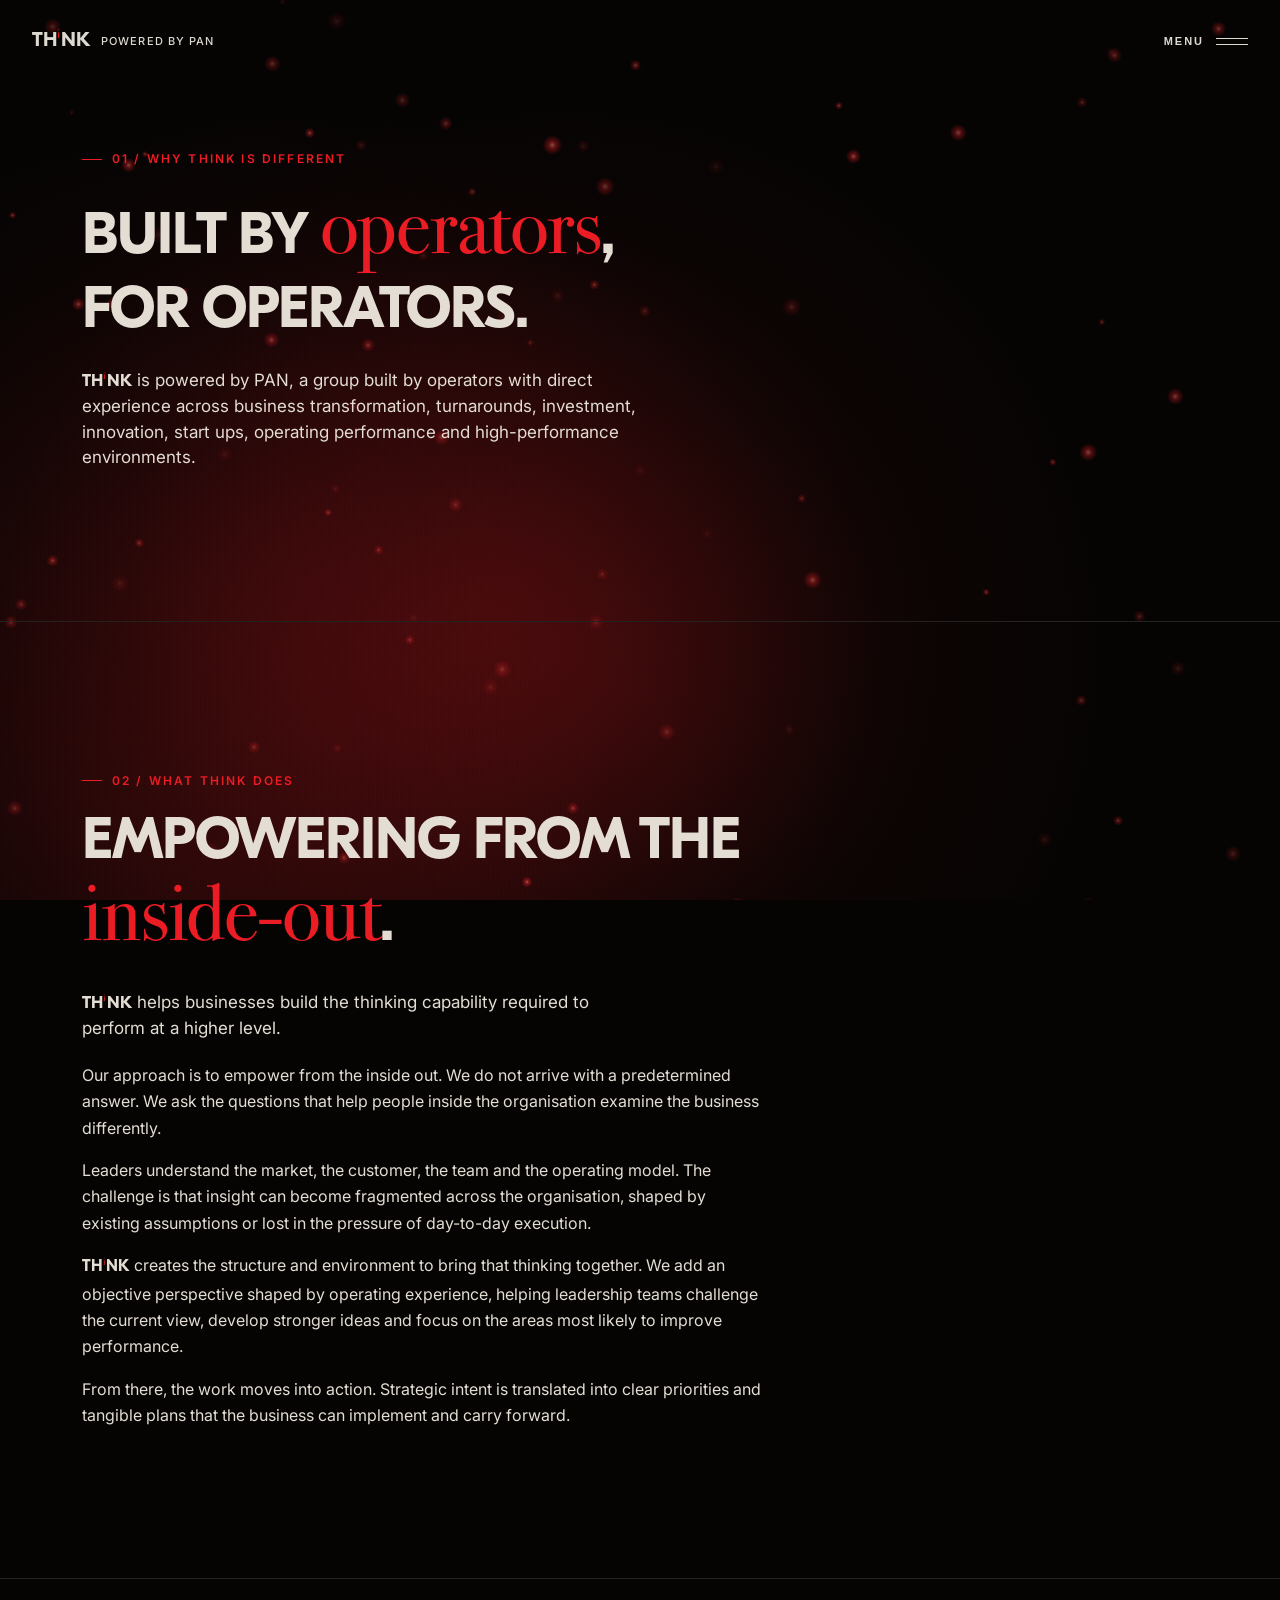
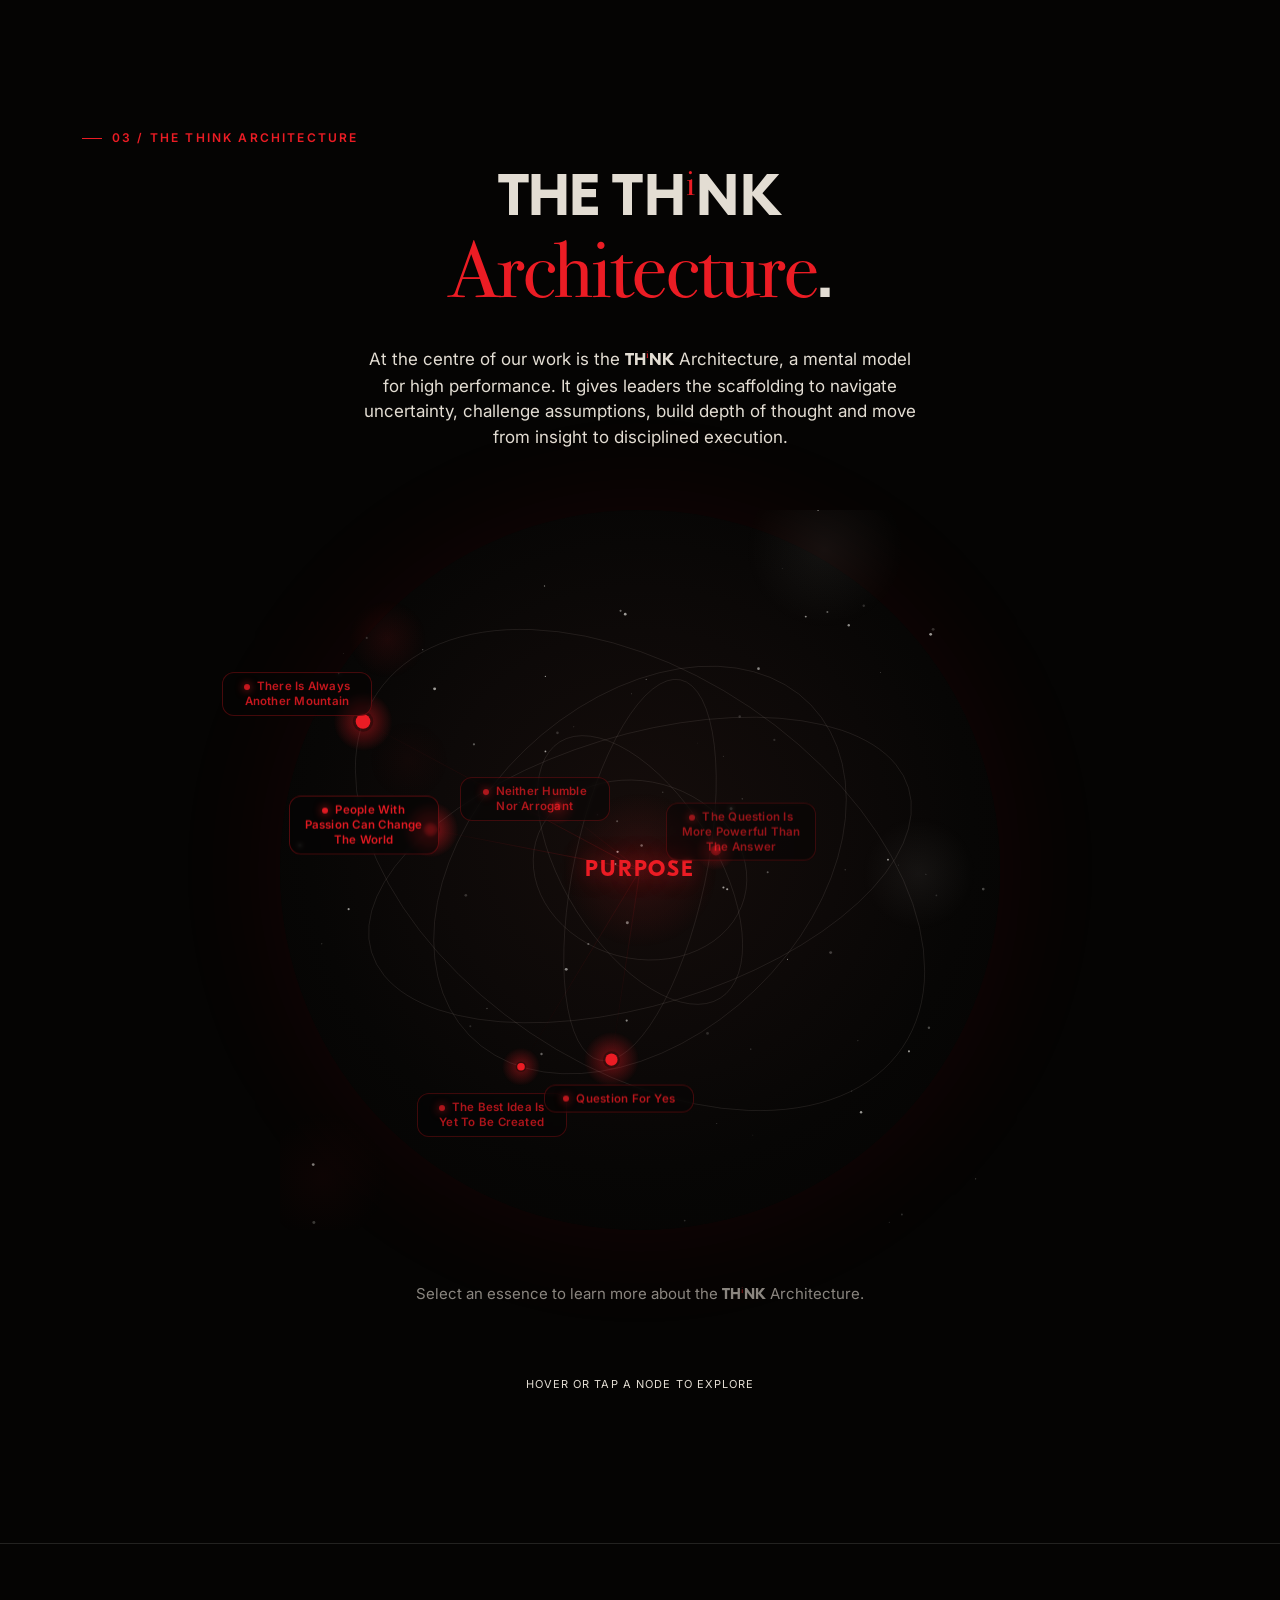
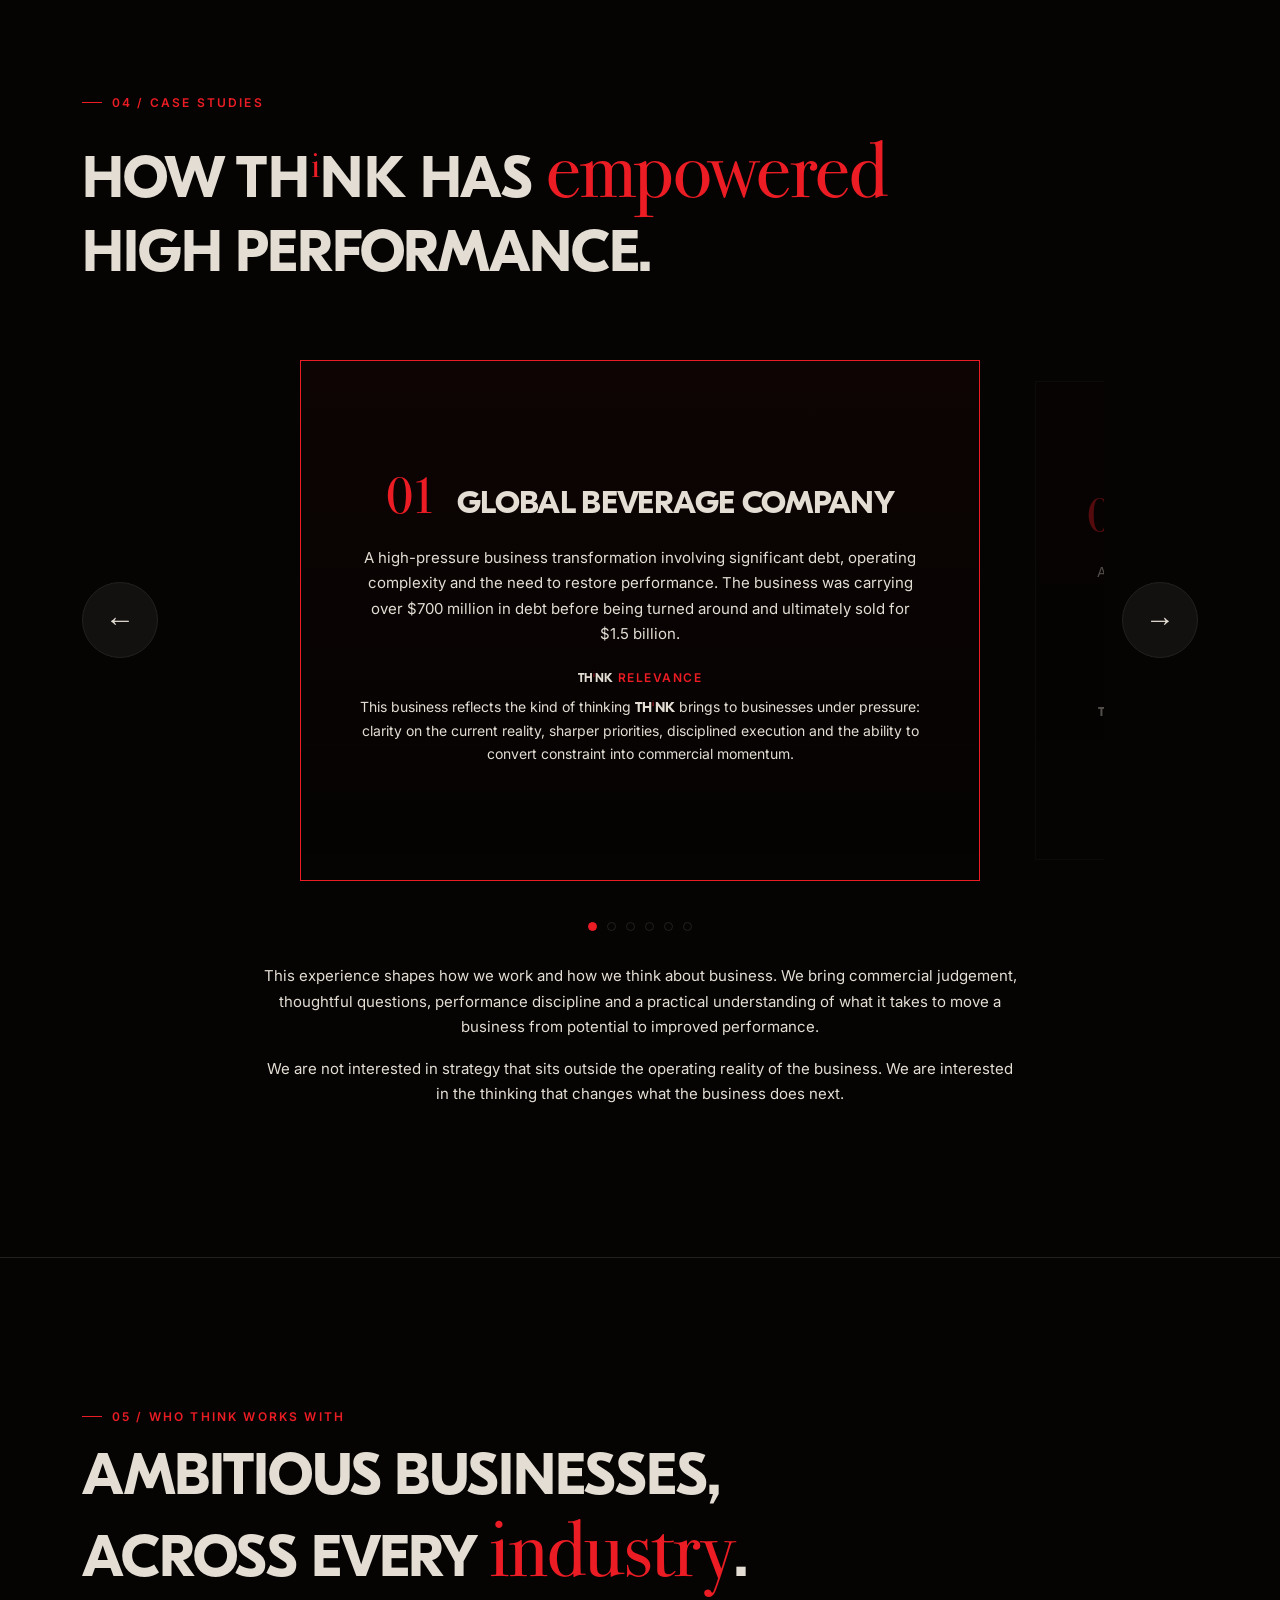
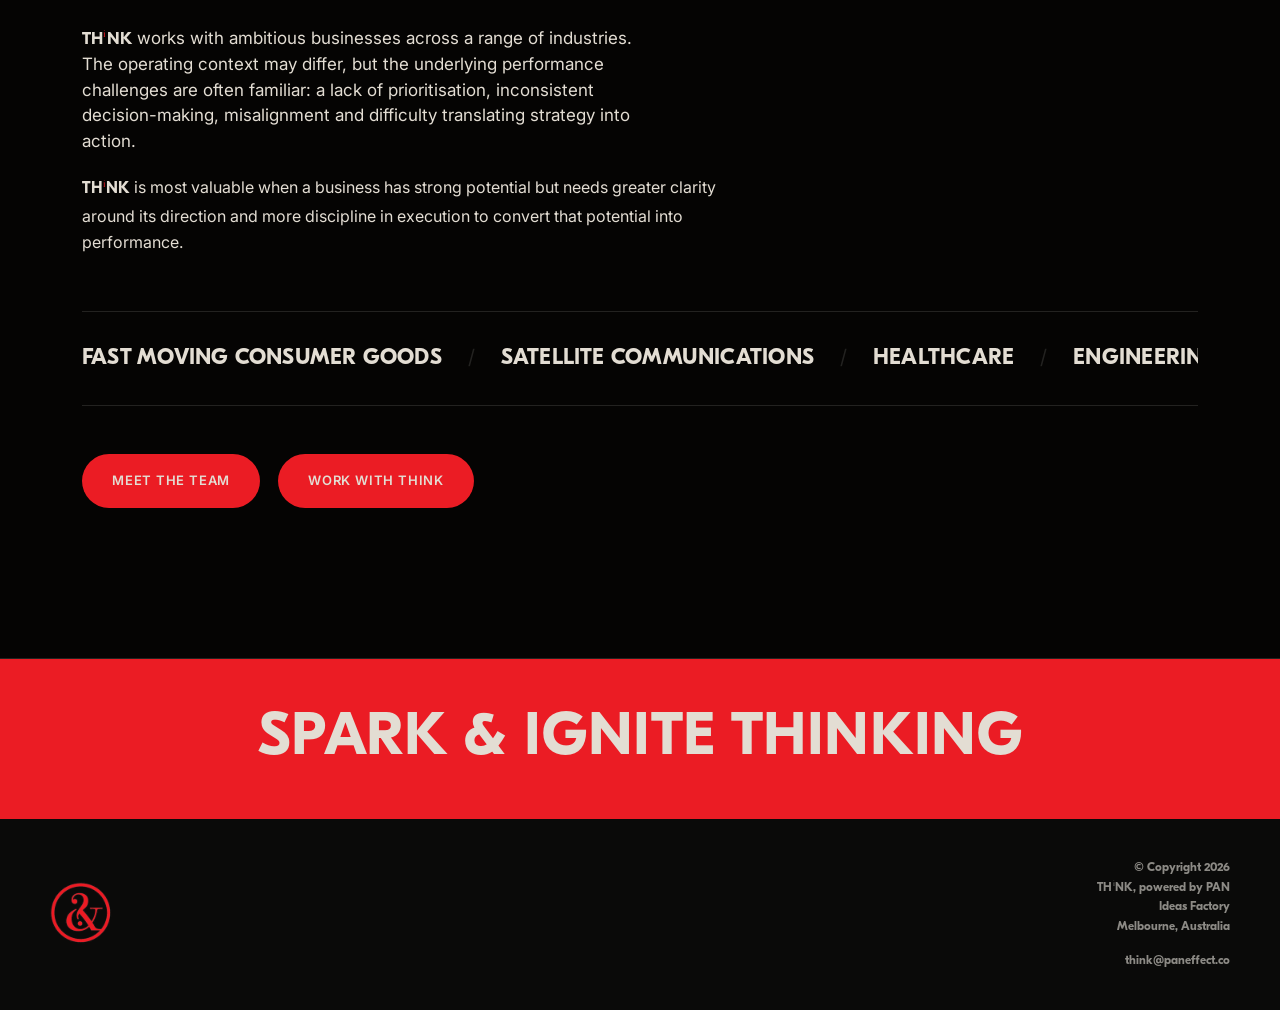
==== about.html @ 6164ee3b "Add files via upload" ====
<!DOCTYPE html>
<html lang="en">
<head>
<meta charset="UTF-8">
<meta name="viewport" content="width=device-width, initial-scale=1, maximum-scale=1">
<title>Who is THiNK</title>
<meta name="description" content="Who is THiNK — built by operators, for operators. Powered by PAN.">
<link rel="preconnect" href="https://fonts.googleapis.com">
<link rel="preconnect" href="https://fonts.gstatic.com" crossorigin>
<link href="https://fonts.googleapis.com/css2?family=Archivo:wght@500;600;700;800;900&family=Inter:wght@400;500;600&family=Bodoni+Moda:ital,wght@0,400;0,500;0,600;1,400&display=swap" rel="stylesheet">
<style>
  @font-face{
    font-family:'GT Eesti Display';
    src:url([data-uri]) format('woff2');
    font-weight:700 900;
    font-style:normal;
    font-display:swap;
  }
  @font-face{
    font-family:'Bodoni 72';
    src:url([data-uri]) format('woff2');
    font-weight:400 600;
    font-style:normal;
    font-display:swap;
  }
  :root{
    --black:#0a0a09;
    --ink:#E3DDD3;
    --grey:#8a877f;
    --line:#232220;
    --red:#eb1c24;
    --panel:#121110;
    --serif-tight: -0.02em;
  }
  *{margin:0;padding:0;box-sizing:border-box;}
  html{scroll-behavior:smooth;background:#050403;}
  body{
    background:transparent;
    color:var(--ink);
    font-family:'Inter',sans-serif;
    font-weight:400;
    line-height:1.5;
    overflow-x:hidden;
    font-synthesis:none;
  }
  #emberCanvas{
    position:fixed;inset:0;width:100vw;height:100vh;
    z-index:0;pointer-events:none;display:block;
  }
  ::selection{background:var(--red);color:var(--black);}
  a{color:inherit;text-decoration:none;}

  h1,h2,h3,.disp{
    font-family:'GT Eesti Display','Archivo',sans-serif;
    font-weight:800;
    letter-spacing:var(--serif-tight);
    line-height:1.02;
    text-transform:uppercase;
  }

  .wrap{max-width:1180px;margin:0 auto;padding:0 32px;}
  @media (max-width:640px){.wrap{padding:0 22px;}}

  .eyebrow{
    font-family:'Inter',sans-serif;
    font-size:12px;
    font-weight:600;
    letter-spacing:0.18em;
    text-transform:uppercase;
    color:var(--red);
    display:flex;align-items:center;gap:10px;
    margin-bottom:var(--eyebrow-gap);
  }
  .eyebrow::before{content:"";width:20px;height:1px;background:var(--red);}

  /* NAV */
  header{
    position:fixed;top:0;left:0;right:0;z-index:100;
    display:flex;align-items:center;justify-content:space-between;
    padding:26px 32px;
    mix-blend-mode:difference;
  }
  @media (max-width:640px){header{padding:20px 22px;}}
  .logo{
    font-family:'GT Eesti Display','Archivo',sans-serif;
    font-weight:800;
    font-size:20px;
    letter-spacing:0.02em;
    display:flex;align-items:center;gap:10px;
  }
  .logo img.logo-mark{height:22px;width:auto;display:block;}
  .logo-inline{height:0.85em;width:auto;vertical-align:-0.12em;display:inline-block;margin:0 1px;}
  .logo-sub{
    font-family:'Inter',sans-serif;
    font-weight:500;
    font-size:11px;
    letter-spacing:0.1em;
    text-transform:uppercase;
    color:var(--ink);
  }
  @media (max-width:640px){.logo-sub{display:none;}}
  .menu-btn{
    font-size:11px;font-weight:600;letter-spacing:0.18em;text-transform:uppercase;
    display:flex;align-items:center;gap:12px;cursor:pointer;background:none;border:none;color:var(--ink);
    transition:transform .12s ease;
  }
  .menu-btn .bars{width:32px;height:7px;position:relative;}
  .menu-btn .bars span{position:absolute;left:0;right:0;height:1px;background:var(--ink);transition:transform .35s cubic-bezier(.22,.61,.36,1),background-color .35s ease;}
  .menu-btn .bars span:first-child{top:0;}
  .menu-btn .bars span:last-child{bottom:0;}
  /* hover: bars slide toward each other + pick up the red accent */
  .menu-btn:hover .bars span{background-color:var(--red);}
  .menu-btn:hover .bars span:first-child{transform:translateX(4px);}
  .menu-btn:hover .bars span:last-child{transform:translateX(-4px);}
  /* click: subtle press */
  .menu-btn:active{transform:scale(.94);}

  /* NAV OVERLAY */
  .overlay{
    position:fixed;inset:0;z-index:200;
    background:var(--black);
    display:flex;flex-direction:column;justify-content:center;
    padding:32px;
    overflow:hidden;
    transform:translateY(-100%);
    transition:transform .5s cubic-bezier(.7,0,.2,1);
  }
  .overlay.open{transform:translateY(0);}
  /* Sits on the exact same line as the .menu-btn (which is vertically
     centred against the taller logo, ~9px below the header padding), so
     leaving the cursor where the Menu button was lands on Close. */
  .overlay-close{
    position:absolute;top:35px;right:32px;
    font-size:11px;font-weight:600;letter-spacing:0.18em;text-transform:uppercase;
    background:none;border:none;color:var(--ink);cursor:pointer;
  }
  @media (max-width:640px){.overlay-close{top:29px;right:22px;}}
  @media (max-width:640px){
    .overlay{padding:32px 22px;}
    .overlay nav a{font-size:clamp(16px,5.6vw,40px);letter-spacing:-0.01em;white-space:nowrap;}
  }
  .overlay nav{display:flex;flex-direction:column;gap:6px;}
  .overlay nav a{
    font-family:'GT Eesti Display','Archivo',sans-serif;font-weight:800;
    font-size:clamp(32px,7vw,64px);text-transform:uppercase;
    color:var(--ink);
    padding:10px 0;border-bottom:1px solid var(--line);
    transition:color .25s, padding-left .25s;
  }
  .overlay nav a:hover{color:var(--ink);padding-left:14px;}
  .overlay nav a span{color:var(--red);font-size:0.4em;vertical-align:super;margin-right:8px;}
  .overlay nav a .brand-logo,
  .overlay nav a .brand-logo-i{
    font-family:'GT Eesti Display','Archivo',sans-serif;font-weight:800;font-style:normal;
    text-transform:uppercase;color:inherit;vertical-align:baseline;font-size:1em;letter-spacing:inherit;
  }
  .overlay-foot{margin-top:40px;font-size:15px;color:var(--ink);}
  .overlay-foot a{color:var(--red);text-decoration:none;transition:opacity .25s ease;}
  .overlay-foot a:hover{opacity:.7;}

  section{position:relative;padding:min(18vh,150px) 0;border-bottom:1px solid var(--line);}
  /* --eyebrow-gap: the single spacing between a section eyebrow (.num or
     .eyebrow) and its title, applied identically everywhere. */
  :root{--eyebrow-gap:22px;}
  .num{
    font-family:'Inter',sans-serif;
    font-size:12px;
    font-weight:600;
    letter-spacing:0.18em;
    text-transform:uppercase;
    color:var(--red);
    display:flex;align-items:center;gap:10px;
    margin-bottom:var(--eyebrow-gap);
  }
  .num::before{content:"";width:20px;height:1px;background:var(--red);}
  .num .brand-logo{color:var(--red);}

  /* HERO */
  #hero{
    min-height:100vh;display:flex;flex-direction:column;justify-content:center;
    border-bottom:1px solid var(--line);
    background:
      radial-gradient(ellipse 80% 60% at 50% 0%, rgba(235,28,36,0.14), transparent 60%),
      var(--black);
  }
  #hero .wrap{padding-top:100px;}
  .hero-head{
    font-size:clamp(32px,5.6vw,80px);
    margin:22px 0 26px;
  }
  .hero-head .i{
    color:var(--red);
    font-family:'Bodoni 72','Bodoni Moda','Bodoni MT',Georgia,serif;
    font-style:normal;
    font-weight:500;
    font-size:1.4em;
    text-transform:lowercase;
    letter-spacing:0;
  }
  .i-inline{
    color:var(--red);
    font-style:normal;
  }
  .hero-purpose{
    max-width:600px;
    font-family:'GT Eesti Display','Archivo',sans-serif;
    font-weight:700;
    font-size:clamp(17px,2.2vw,23px);
    color:var(--ink);
    margin-bottom:20px;
  }
  .hero-sub{
    max-width:560px;
    font-size:clamp(16px,2vw,20px);
    color:var(--ink);
    margin-bottom:44px;
  }
  .cta-row{display:flex;gap:18px;flex-wrap:wrap;align-items:center;}
  .btn{
    font-family:'Inter',sans-serif;font-weight:600;font-size:13px;letter-spacing:.06em;text-transform:uppercase;
    padding:17px 30px;border-radius:100px;
    display:inline-flex;align-items:center;gap:10px;
    transition:transform .25s, background .25s, color .25s;
  }
  .btn-primary{background:var(--red);color:var(--ink);}
  .btn-primary:hover{background:var(--ink);color:var(--black);transform:translateY(-2px);}
  .btn-primary .brand-logo,.btn-primary .brand-logo-i{color:inherit;font-style:normal;}
  .btn-ghost{border:1px solid var(--line);color:var(--ink);}
  .btn-ghost:hover{border-color:var(--ink);transform:translateY(-2px);}
  .btn-black{background:var(--black);color:var(--ink);border:1px solid var(--black);}
  .btn-black:hover{background:var(--panel);transform:translateY(-2px);}
  .scroll-cue{
    position:absolute;bottom:36px;left:50%;transform:translateX(-50%);
    font-size:11px;letter-spacing:.18em;text-transform:uppercase;color:var(--ink);
    display:flex;flex-direction:column;align-items:center;gap:10px;
  }
  .scroll-cue .line{width:1px;height:34px;background:linear-gradient(var(--red),transparent);animation:pulse 2s infinite;}
  @keyframes pulse{0%,100%{opacity:.3}50%{opacity:1}}

  /* GENERIC REVEAL */
  .reveal{opacity:0;transform:translateY(28px);transition:opacity .8s ease, transform .8s ease;}
  .reveal.in{opacity:1;transform:none;}

  /* SECTION HEAD */
  .s-head{max-width:820px;}
  /* line-height 1.12 (vs the base 1.02) so the enlarged italic word — e.g.
     "operators" at 1.4em — clears the line below it instead of overlapping. */
  .s-head h2{font-size:clamp(30px,5vw,58px);line-height:1.12;}
  /* Trim the title's line box to the cap height at the top. Without this, a
     large italic word on the FIRST line (e.g. "engage") inflates that line and
     pushes the caps down, so the eyebrow→title gap looked bigger on those
     sections than on ones where the italic word wraps to line 2 (e.g.
     "thinking"). Trimming makes the gap even across all sections. Progressive
     enhancement: browsers without text-box support fall back to the old look. */
  .s-head h2, .taas-head, #final h2{
    text-box-trim:trim-start;
    text-box-edge:cap alphabetic;
    text-box:trim-start cap alphabetic;
  }
  .s-head h2 em{
    color:var(--red);
    font-style:normal;
    font-family:'Bodoni 72','Bodoni Moda','Bodoni MT',Georgia,serif;
    font-weight:500;
    font-size:1.4em;
    text-transform:lowercase;
  }
  .s-head h2 em.cap{text-transform:none;}
  .arch-head-logo{height:1.368em;width:auto;vertical-align:-0.36em;display:inline-block;}
  .stop{font-size:1em;}
  .arrow-sep{
    color:var(--ink);
    font-family:'GT Eesti Display','Archivo',sans-serif;
    font-weight:400;
    font-size:.7em;
    display:inline-block;
    margin:0 .02em;
    vertical-align:middle;
  }
  .lede{max-width:560px;color:var(--ink);font-size:17px;margin-top:22px;}
  .bio-copy{max-width:680px;color:var(--ink);font-size:16px;line-height:1.65;margin-top:20px;}

  /* WHAT / WHY split */
  .gap-copy{max-width:680px;color:var(--ink);font-size:16px;line-height:1.75;margin-top:32px;}
  .gap-copy + .gap-copy{margin-top:16px;}
  .mindset-quote{
    font-family:'GT Eesti Display','Archivo',sans-serif;font-weight:700;font-style:italic;
    color:var(--red);font-size:clamp(15px,1.6vw,18px);line-height:1.4;
    max-width:680px;margin:20px 0;
  }
  .big-stat{font-family:'GT Eesti Display','Archivo',sans-serif;font-size:clamp(40px,6vw,80px);font-weight:800;color:var(--ink);}

  /* triad list (why) */
  .triad{margin-top:56px;display:flex;flex-direction:column;}
  .triad-row{
    display:grid;grid-template-columns:180px 1fr 40px;gap:24px;align-items:center;
    padding:26px 0;border-top:1px solid var(--line);
    transition:padding-left .3s;
  }
  .triad-row:hover{padding-left:14px;}
  .triad-row:last-child{border-bottom:1px solid var(--line);}
  .triad-row .from{color:var(--ink);font-size:14px;}
  .triad-row .to{font-family:'GT Eesti Display','Archivo',sans-serif;font-weight:700;font-size:19px;}
  .triad-row .arrow{color:var(--red);font-size:20px;text-align:right;}
  @media (max-width:640px){.triad-row{grid-template-columns:1fr 26px;}.triad-row .from{grid-column:1/3;}}

  /* TaaS */
  #taas{
    background:transparent;
  }
  .lc{text-transform:lowercase;}
  .keep-case{text-transform:none;}
  .taas-head{font-size:clamp(30px,5vw,58px);line-height:1.12;}
  .taas-head .service{color:var(--red);font-family:'Bodoni 72','Bodoni Moda','Bodoni MT',Georgia,serif;font-style:normal;font-weight:500;font-size:1.4em;text-transform:lowercase;}
  .taas-line{max-width:600px;color:var(--ink);font-size:18px;margin-top:24px;}

  /* pillars */
  .pillars{display:grid;grid-template-columns:repeat(3,1fr);gap:1px;background:var(--line);margin-top:56px;}
  @media (max-width:800px){.pillars{grid-template-columns:1fr;}}
  .pillar{background:var(--black);padding:38px 30px;transition:background .3s;}
  .pillar:hover{background:var(--panel);}
  .pillar .num{margin-bottom:30px;}
  .pillar h3{font-size:22px;margin-bottom:14px;}
  .pillar p{color:var(--ink);font-size:15px;}

  /* how we help grid */
  .help-grid{display:grid;grid-template-columns:repeat(4,1fr);gap:1px;background:var(--line);margin-top:56px;}
  @media (max-width:900px){.help-grid{grid-template-columns:repeat(2,1fr);}}
  @media (max-width:520px){.help-grid{grid-template-columns:1fr;}}
  .help-card{
    background:var(--black);padding:34px 26px;min-height:230px;
    display:flex;flex-direction:column;justify-content:space-between;
    cursor:pointer;transition:background .3s;
  }
  .help-card:hover{background:var(--panel);}
  .help-card .num{color:var(--ink);}
  .help-card h3{font-size:20px;margin:14px 0 10px;}
  .help-card p{
    color:var(--ink);font-size:14px;max-height:0;overflow:hidden;
    transition:max-height .35s ease;
  }
  .help-card:hover p, .help-card.active p{max-height:120px;}

  /* IDEAS PAGE: live Substack feed columns */
  .ideas-feed{
    display:grid;grid-template-columns:1fr 1fr;gap:64px;
    margin-top:64px;padding-top:48px;border-top:1px solid var(--line);
  }
  @media (max-width:800px){.ideas-feed{grid-template-columns:1fr;gap:44px;}}
  .feed-col-title{
    font-family:'Inter',sans-serif;font-size:12px;font-weight:600;
    letter-spacing:.18em;text-transform:uppercase;color:var(--red);
    padding-bottom:16px;margin-bottom:24px;border-bottom:1px solid var(--line);
  }
  .feed-list{display:flex;flex-direction:column;gap:26px;}
  .feed-item{
    display:block;padding-bottom:26px;border-bottom:1px solid var(--line);
    transition:opacity .25s;
  }
  .feed-item:last-child{border-bottom:none;padding-bottom:0;}
  .feed-item:hover{opacity:.75;}
  .feed-item-date{
    font-family:'Inter',sans-serif;font-size:11px;font-weight:600;
    letter-spacing:.1em;text-transform:uppercase;color:var(--ink);opacity:.55;
  }
  .feed-item-title{
    font-family:'GT Eesti Display','Archivo',sans-serif;font-weight:700;
    font-size:19px;line-height:1.28;margin:10px 0 8px;
    text-transform:none;letter-spacing:0;transition:color .2s;
  }
  .feed-item:hover .feed-item-title{color:var(--red);}
  .feed-item-sub{color:var(--ink);opacity:.75;font-size:14px;line-height:1.55;font-family:'Inter',sans-serif;}
  .feed-status{color:var(--ink);opacity:.6;font-size:14px;line-height:1.6;}
  .feed-status a{color:var(--red);text-decoration:underline;text-underline-offset:3px;}

  /* IDEAS PAGE: subtle Substack subscribe strip */
  .ideas-subscribe{
    display:flex;flex-direction:column;align-items:flex-start;gap:18px;
    margin:48px 0 8px;padding:18px 24px 18px 20px;
    border-left:2px solid var(--red);
  }
  .ideas-subscribe-copy{max-width:420px;}
  .ideas-subscribe-label{
    font-family:'Inter',sans-serif;font-size:11px;font-weight:600;
    letter-spacing:.16em;text-transform:uppercase;color:var(--red);
    display:block;margin-bottom:6px;
  }
  .ideas-subscribe-title{
    font-family:'Inter',sans-serif;font-size:14px;line-height:1.55;
    color:var(--ink);opacity:.85;margin:0;
  }
  .ideas-subscribe-title .brand-logo{font-size:.95em;}
  .ideas-subscribe-form{display:flex;gap:10px;flex-wrap:wrap;flex-shrink:0;}
  .ideas-subscribe-input{
    font-family:'Inter',sans-serif;font-size:13px;color:var(--ink);
    background:transparent;border:1px solid var(--line);border-radius:100px;
    padding:11px 18px;min-width:220px;outline:none;transition:border-color .2s;
  }
  .ideas-subscribe-input::placeholder{color:var(--ink);opacity:.5;}
  .ideas-subscribe-input:focus{border-color:var(--red);}
  .ideas-subscribe-btn{
    font-family:'Inter',sans-serif;font-weight:600;font-size:12px;letter-spacing:.06em;text-transform:uppercase;
    background:var(--red);color:var(--black);border:none;border-radius:100px;
    padding:11px 26px;cursor:pointer;transition:background .2s, transform .2s;
  }
  .ideas-subscribe-btn:hover{background:var(--ink);transform:translateY(-1px);}
  @media (max-width:700px){
    .ideas-subscribe-form{width:100%;}
    .ideas-subscribe-input{flex:1;min-width:0;}
  }

  /* architecture: solar system visual */
  #architecture{text-align:center;overflow:hidden;}
  .arch-stage{
    position:relative;
    width:min(720px,100%);
    aspect-ratio:1/1;
    margin:60px auto 0;
    border-radius:50%;
    background:radial-gradient(circle at 50% 45%, #150d0b 0%, #0d0908 38%, #070605 62%, #030302 100%);
    box-shadow:0 0 120px rgba(235,28,36,0.08);
  }
  .arch-stage canvas{
    position:absolute;inset:0;width:100%;height:100%;display:block;
  }
  .arch-labels{
    position:absolute;inset:0;pointer-events:none;
  }
  .arch-label{
    position:absolute;
    transform:translate(-50%,-50%);
    font-family:'Inter',sans-serif;
    font-weight:600;
    font-size:10.5px;
    line-height:1.3;
    letter-spacing:.02em;
    white-space:normal;
    text-align:center;
    padding:6px 12px;
    border-radius:12px;
    border:1px solid rgba(235,28,36,0.35);
    background:rgba(8,6,5,0.62);
    backdrop-filter:blur(2px);
    pointer-events:auto;
    cursor:pointer;
    transition:opacity .25s, border-color .25s, background .25s;
    width:132px;
  }
  @media (min-width:640px){
    .arch-label{width:150px;font-size:11.5px;}
  }
  .arch-label:hover, .arch-label.active{
    border-color:var(--red);
    background:rgba(20,8,6,0.85);
  }
  .arch-label .dot{
    display:inline-block;width:6px;height:6px;border-radius:50%;
    margin-right:7px;vertical-align:middle;
    box-shadow:0 0 8px currentColor;
  }
  .arch-purpose-tag{
    position:absolute;left:50%;top:50%;transform:translate(-50%,-50%);
    font-family:'GT Eesti Display','Archivo',sans-serif;font-weight:800;font-size:clamp(16px,2.8vw,22px);
    letter-spacing:.08em;color:var(--red);text-transform:uppercase;
    pointer-events:auto;cursor:pointer;text-shadow:0 0 22px rgba(235,28,36,0.55);
    padding:10px 16px;border-radius:14px;border:1px solid transparent;
    transition:border-color .25s, background .25s, text-shadow .25s;
  }
  .arch-purpose-tag:hover, .arch-purpose-tag.active{
    border-color:var(--red);
    background:rgba(20,8,6,0.55);
    text-shadow:0 0 30px rgba(235,28,36,0.8);
  }
  .arch-caption{
    margin-top:34px;min-height:104px;color:var(--ink);font-size:15px;max-width:520px;margin-left:auto;margin-right:auto;
    box-sizing:border-box;padding:18px 22px;
    border-top:1px solid transparent;
    transition:opacity .25s, border-color .35s ease;
  }
  /* selected state: a quiet hairline above marks the zone; the red node title
     carries the emphasis, the supporting line stays understated. */
  .arch-caption.is-selected{
    border-top-color:rgba(235,28,36,0.16);
    padding-top:24px;
  }
  .arch-caption .cap-prompt{opacity:.6;}
  .arch-caption .cap-title{
    display:block;
    font-family:'GT Eesti Display','Archivo',sans-serif;
    font-weight:800;
    font-size:clamp(13px,1.7vw,16px);
    line-height:1.3;
    letter-spacing:.06em;
    text-transform:uppercase;
    color:var(--red);
    margin-bottom:14px;
  }
  .arch-caption .cap-text{
    display:block;color:var(--ink);opacity:.45;font-size:13.5px;line-height:1.6;
  }
  @keyframes archCapIn{from{opacity:0;transform:translateY(10px);}to{opacity:1;transform:none;}}
  .arch-caption .cap-title{animation:archCapIn .45s cubic-bezier(.22,.61,.36,1) both;}
  .arch-caption .cap-text{animation:archCapIn .45s cubic-bezier(.22,.61,.36,1) .09s both;}
  @media (prefers-reduced-motion: reduce){
    .arch-caption .cap-title, .arch-caption .cap-text{animation:none;}
  }
  .arch-caption.is-selected + .arch-hint{margin-top:16px;}
  .arch-hint{margin-top:8px;font-size:11px;letter-spacing:.1em;text-transform:uppercase;color:var(--ink);opacity:.55;}

  /* who is for: chips */
  .chip-row{display:flex;flex-wrap:wrap;gap:14px;margin-top:50px;}
  .chip{
    border:1px solid var(--line);border-radius:100px;padding:14px 26px;
    font-size:15px;color:var(--ink);
    transition:border-color .25s, color .25s;
  }
  .chip:hover{border-color:var(--red);color:var(--ink);}

  /* who is for: dynamic scrolling industries ticker (mixes GT Eesti bold + red Bodoni 72) */
  .industries-marquee{
    margin-top:56px;overflow:hidden;padding:30px 0;
    border-top:1px solid var(--line);border-bottom:1px solid var(--line);
  }
  .industries-track{
    display:flex;align-items:baseline;gap:26px;width:max-content;white-space:nowrap;
    animation:indScroll 44s linear infinite;
  }
  .industries-marquee:hover .industries-track{animation-play-state:paused;}
  .ind{font-family:'GT Eesti Display','Archivo',sans-serif;font-weight:700;font-size:22px;color:var(--ink);text-transform:uppercase;letter-spacing:.01em;}
  .ind-sep{color:var(--line);font-size:20px;}
  @keyframes indScroll{from{transform:translateX(0);}to{transform:translateX(-50%);}}
  @media (prefers-reduced-motion: reduce){.industries-track{animation:none;}}

  /* outcomes: dynamic dual-row scrolling marquee */
  .unlock-marquee{
    margin-top:56px;display:flex;flex-direction:column;gap:22px;
    overflow:hidden;padding:34px 0;
    background:linear-gradient(180deg,transparent,rgba(235,28,36,0.04),transparent);
  }
  .unlock-row{
    display:flex;gap:20px;width:max-content;flex-wrap:nowrap;
    animation:unlockLeft 32s linear infinite;
  }
  .unlock-row.reverse{animation:unlockRight 38s linear infinite;}
  .unlock-row:hover{animation-play-state:paused;}
  .unlock-chip{
    display:inline-flex;align-items:center;gap:12px;white-space:nowrap;
    border:1px solid var(--line);border-radius:100px;padding:16px 30px;
    font-family:'GT Eesti Display','Archivo',sans-serif;font-weight:700;font-size:16px;
    color:var(--ink);background:var(--panel);transition:border-color .25s;
  }
  .unlock-chip:hover{border-color:var(--red);}
  .unlock-chip .dot{width:8px;height:8px;border-radius:50%;background:var(--red);display:inline-block;flex:none;}
  @keyframes unlockLeft{from{transform:translateX(0);}to{transform:translateX(-50%);}}
  @keyframes unlockRight{from{transform:translateX(-50%);}to{transform:translateX(0);}}
  @media (prefers-reduced-motion: reduce){
    .unlock-row, .unlock-row.reverse{animation:none;}
  }

  /* ===== TaaS page: track-record impact grid (GT Eesti bold labels + red Bodoni 72 figures) ===== */
  .impact-grid{display:grid;grid-template-columns:repeat(3,1fr);gap:1px;background:var(--line);margin-top:56px;}
  @media (max-width:900px){.impact-grid{grid-template-columns:repeat(2,1fr);}}
  @media (max-width:600px){.impact-grid{grid-template-columns:1fr;}}
  .impact-card{
    background:var(--black);padding:38px 30px;transition:background .3s;
    display:flex;flex-direction:column;gap:14px;
  }
  .impact-card:hover{background:var(--panel);}
  .impact-figure{
    font-family:'Bodoni 72','Bodoni Moda','Bodoni MT',Georgia,serif;
    font-style:normal;color:var(--red);font-weight:500;font-size:clamp(24px,3vw,34px);line-height:1.15;
  }
  .impact-label{
    font-family:'GT Eesti Display','Archivo',sans-serif;font-weight:700;
    color:var(--ink);font-size:14.5px;line-height:1.5;text-transform:none;letter-spacing:0;
  }

  /* ===== TaaS page: offerings grid (Project / Execution / Lab / Bespoke) ===== */
  .offer-grid{
    display:grid;grid-template-columns:repeat(2,1fr);gap:26px;margin-top:56px;
    align-items:start;
  }
  @media (max-width:640px){.offer-grid{grid-template-columns:1fr;}}
  /* Cards auto-size to their (taller) back face — the two faces are stacked in
     one grid cell so the card is as tall as its content, never scrolls, and a
     small script (equalizeOfferCards in app.js) sets every card to the tallest
     card's height so they all match. --offer-h is written by that script. */
  .offer-flip{
    position:relative;perspective:1800px;cursor:pointer;outline:none;
    min-height:var(--offer-h, 440px);
    display:flex;flex-direction:column;
    border:1px solid var(--line);background:linear-gradient(180deg, rgba(235,28,36,0.04), transparent);
  }
  /* flex:1 makes the inner (and its grid-stacked faces) fill the full card
     height even when the card is stretched taller than its content, so the
     back face's black background reaches the whole outline. */
  .offer-flip-inner{
    position:relative;width:100%;flex:1;
    display:grid;
    transition:transform .8s cubic-bezier(.7,0,.2,1);
    transform-style:preserve-3d;
  }
  .offer-flip.flipped .offer-flip-inner,
  .offer-flip:focus-visible .offer-flip-inner{
    transform:rotateY(180deg);
  }
  /* Hover-to-flip only for devices with a real pointer (mouse/trackpad).
     On touch, a tap leaves a "sticky" :hover behind, which fought with the
     tap-to-flip JS below and made the card look like it flipped at random —
     so touch relies solely on the .flipped class toggled by tapping. */
  @media (hover:hover) and (pointer:fine){
    .offer-flip:hover .offer-flip-inner{transform:rotateY(180deg);}
  }
  .offer-face{
    grid-area:1 / 1;backface-visibility:hidden;
    display:flex;flex-direction:column;padding:32px 28px;
  }
  .offer-front{justify-content:center;background:transparent;}
  .offer-back{
    transform:rotateY(180deg);justify-content:flex-start;
    background:var(--black);
  }
  .offer-slide-head{display:flex;align-items:baseline;gap:14px;margin-bottom:16px;flex-wrap:wrap;}
  .offer-index{
    font-family:'Bodoni 72','Bodoni Moda','Bodoni MT',Georgia,serif;
    font-style:normal;color:var(--red);font-weight:500;font-size:clamp(32px,3.4vw,46px);line-height:1;
  }
  .offer-title{
    font-family:'GT Eesti Display','Archivo',sans-serif;font-weight:800;text-transform:uppercase;
    color:var(--ink);font-size:clamp(20px,2.2vw,28px);
  }
  .offer-tagline{
    font-family:'GT Eesti Display','Archivo',sans-serif;font-weight:600;
    color:var(--red);font-size:16px;margin-bottom:20px;
  }
  .offer-copy{color:var(--ink);font-size:15px;line-height:1.75;margin-bottom:22px;}
  .offer-meta{display:grid;grid-template-columns:1fr 1fr;gap:20px;}
  @media (max-width:900px){.offer-meta{grid-template-columns:1fr;}}
  .offer-label{
    display:block;font-family:'Inter',sans-serif;font-weight:600;font-size:11px;
    letter-spacing:.12em;text-transform:uppercase;color:var(--red);margin-bottom:6px;
  }
  .offer-meta p{color:var(--ink);font-size:14.5px;line-height:1.6;}
  .offer-hint{
    margin-top:26px;display:flex;align-items:center;gap:12px;
    font-family:'Inter',sans-serif;font-weight:600;font-size:11px;
    letter-spacing:.14em;text-transform:uppercase;color:var(--ink);
  }
  .offer-hint-arrow{
    font-size:28px;line-height:1;color:var(--red);display:inline-block;
    transition:transform .35s;
  }
  @media (hover:hover) and (pointer:fine){
    .offer-flip:hover .offer-hint-arrow{transform:translateX(10px);}
  }
  .offer-flow{margin:32px auto 0;max-width:760px;color:var(--ink);font-size:15px;line-height:1.7;text-align:center;}
  @media (prefers-reduced-motion: reduce){.offer-flip-inner{transition:none;}}

  /* case study carousel (Why THiNK is Different) — all cards present from the start,
     slides via arrows/dots only; no scroll-jacking, page scroll stays completely normal */
  .case-strip-wrap{
    position:relative;margin-top:56px;
    display:flex;align-items:center;gap:18px;
  }
  /* vertical padding gives the active card's border room so overflow:hidden
     (which clips the sliding track horizontally) doesn't shave its top/bottom. */
  .case-strip-window{
    flex:1;overflow:hidden;position:relative;padding:14px 0;
    touch-action:pan-y; /* let JS drive horizontal swipes; vertical page scroll still works */
  }
  .case-strip-track{
    display:flex;gap:28px;align-items:stretch;
    transition:transform .6s cubic-bezier(.4,0,.2,1);
    will-change:transform;
  }
  @media (prefers-reduced-motion: reduce){.case-strip-track{transition:none;}}
  /* No fixed height / overflow: every tile stretches to the tallest one in the
     row (flex align-items:stretch), so all cards are the same size and none
     needs to scroll, at any width. */
  .case-tile{
    flex:0 0 auto;width:min(680px, 78vw);
    display:flex;flex-direction:column;justify-content:center;
    border:1px solid var(--line);
    background:linear-gradient(180deg, rgba(235,28,36,0.04), transparent);
    padding:48px 52px;
    text-align:center;
    opacity:.35;transform:scale(.92);
    transition:opacity .5s ease, transform .5s ease;
  }
  .case-tile.is-active{opacity:1;transform:scale(1);border-color:var(--red);}
  @media (max-width:700px){
    .case-tile{padding:44px 46px 32px;width:100%;max-width:100%;}
    .case-strip-wrap{gap:0;}
    .case-strip-window{width:100%;}
    .case-arrow-big{
      position:absolute;top:50%;transform:translateY(-50%);z-index:3;
      width:36px;height:36px;font-size:16px;
      background:rgba(10,10,9,0.55);
    }
    .case-prev{left:2px;}
    .case-next{right:2px;}
  }
  .case-slide-head{display:flex;align-items:baseline;justify-content:center;gap:20px;margin-bottom:18px;flex-wrap:wrap;}
  .case-index{
    font-family:'Bodoni 72','Bodoni Moda','Bodoni MT',Georgia,serif;
    font-style:normal;color:var(--red);font-weight:500;font-size:clamp(34px,4vw,52px);line-height:1;
  }
  .case-title{
    font-family:'GT Eesti Display','Archivo',sans-serif;font-weight:800;text-transform:uppercase;
    color:var(--ink);font-size:clamp(22px,2.6vw,32px);
  }
  .case-context{color:var(--ink);font-size:15px;line-height:1.7;max-width:560px;margin:0 auto 22px;}
  .case-relevance{max-width:560px;margin:0 auto;}
  .case-relevance-label{
    display:block;font-family:'Inter',sans-serif;font-weight:600;font-size:12px;
    letter-spacing:.12em;text-transform:uppercase;color:var(--red);margin-bottom:8px;
  }
  .case-relevance p{color:var(--ink);font-size:14px;line-height:1.6;}
  .case-arrow-big{
    flex:0 0 auto;
    background:var(--panel, rgba(255,255,255,0.03));border:1.5px solid var(--line);color:var(--ink);
    width:76px;height:76px;border-radius:50%;display:flex;align-items:center;justify-content:center;
    cursor:pointer;font-size:30px;transition:border-color .25s,color .25s,transform .25s,background .25s;
  }
  .case-arrow-big:hover{border-color:var(--red);color:var(--red);background:rgba(235,28,36,0.08);transform:scale(1.08);}
  @media (max-width:900px){
    .case-arrow-big{width:56px;height:56px;font-size:24px;}
    .case-strip-wrap{gap:10px;}
  }
  @media (max-width:520px){
    .case-arrow-big{width:44px;height:44px;font-size:19px;}
  }
  .case-dots{display:flex;gap:10px;flex-wrap:wrap;justify-content:center;margin-top:28px;}
  .case-dot{
    width:9px;height:9px;border-radius:50%;border:1px solid var(--line);background:transparent;
    cursor:pointer;padding:0;transition:background .3s,border-color .3s;
  }
  .case-dot.active{background:var(--red);border-color:var(--red);}
  .case-outro{margin:32px auto 0;max-width:760px;color:var(--ink);font-size:15px;line-height:1.7;text-align:center;}
  .case-outro + .case-outro{margin-top:16px;}

  /* ===== TaaS page: What THiNK Does — two-column layout with staggered fading insight/ideas/innovation on the right ===== */
  .does-layout{display:block;margin-top:0;}
  .does-fade-stage{
    position:relative;
    border-left:1px solid var(--line);
  }
  @media (max-width:900px){.does-fade-stage{min-height:140px;border-left:none;border-top:1px solid var(--line);padding-top:36px;}}
  .does-fade-word{
    position:absolute;left:44px;right:16px;
    font-family:'Bodoni 72','Bodoni Moda','Bodoni MT',Georgia,serif;font-weight:500;
    font-size:clamp(36px,4.4vw,58px);color:var(--red);text-transform:lowercase;
    opacity:0;transition:opacity 1.3s ease;text-align:left;
  }
  .does-fade-word.is-active{opacity:1;}
  .does-fade-word.does-fade-top{top:4%;}
  .does-fade-word.does-fade-mid{top:50%;transform:translateY(-50%);}
  .does-fade-word.does-fade-bottom{bottom:4%;}
  @media (max-width:900px){
    .does-fade-word{left:0;right:0;top:36px;bottom:0;transform:none;text-align:center;display:flex;align-items:center;justify-content:center;}
  }
  @media (prefers-reduced-motion: reduce){.does-fade-word{transition:none;}}


  /* FAQ */
  .faq-item{border-top:1px solid var(--line);}
  .faq-item:last-child{border-bottom:1px solid var(--line);}
  .faq-q{
    width:100%;text-align:left;background:none;border:none;color:var(--red);
    display:flex;justify-content:space-between;align-items:center;gap:20px;
    padding:26px 0;cursor:pointer;font-family:'GT Eesti Display','Archivo',sans-serif;font-weight:700;font-size:17px;
  }
  .faq-q .plus{font-size:22px;color:var(--red);flex:none;transition:transform .3s;font-weight:400;}
  .faq-q-text{flex:1;text-align:left;}
  .faq-item.open .plus{transform:rotate(45deg);}
  .faq-a{max-height:0;overflow:hidden;transition:max-height .35s ease;}
  .faq-a p{color:var(--ink);font-size:15px;padding:0 0 26px;max-width:680px;}
  /* THiNK wordmark reads fully red in the FAQ only (questions and answers),
     rather than its usual beige-with-red-i everywhere else on the site. */
  #faq .brand-logo{color:var(--red);}

  /* final CTA */
  #final{
    text-align:center;padding-top:min(22vh,180px);padding-bottom:min(16vh,140px);
    background:radial-gradient(ellipse 70% 60% at 50% 100%, rgba(235,28,36,0.12), transparent 60%);
  }
  #final h2{font-size:clamp(30px,5vw,58px);line-height:1.12;max-width:900px;margin:0 auto 18px;}
  #final .lede{margin-top:0;}
  #final .cta-row{justify-content:center;margin-top:10px;}
  .enquiry-form{text-align:left;max-width:640px;margin:44px auto 0;}
  .enquiry-form button[type="submit"]{
    width:100%;justify-content:center;margin-top:36px;border:none;cursor:pointer;
  }
  .enquiry-success{margin:44px auto 0;max-width:640px;text-align:left;}

  footer{padding:50px 0 40px;}
  .foot-row{display:flex;justify-content:space-between;flex-wrap:wrap;gap:24px;font-size:13px;color:var(--ink);}
  .foot-row a:hover{color:var(--ink);}

  /* VIEW ROUTER */
  .view{display:none;}
  .view.active{display:block;}

  /* MINIMAL HOME: centred mark + statement, then the three core panels */
  #hero.home-stage{
    padding:0;background:transparent;border-bottom:none;
    min-height:auto;justify-content:flex-start;
    position:relative;overflow:hidden;
  }
  .home-hero{
    display:flex;flex-direction:column;align-items:flex-start;text-align:left;
    padding:min(16vh,130px) 6vw 150px;max-width:1400px;margin:0 auto;
    position:relative;z-index:2;width:100%;
  }
  .hero-mark{
    margin:0 0 34px;line-height:0.9;letter-spacing:-0.02em;
  }
  .hero-mark-line{
    display:block;
    font-family:'GT Eesti Display','Archivo',sans-serif;font-weight:800;text-transform:uppercase;
    color:var(--ink);
    font-size:clamp(42px,9vw,128px);
  }
  .hero-mark-emph{
    font-family:'Bodoni 72','Bodoni Moda','Bodoni MT',Georgia,serif;font-weight:500;font-style:normal;
    text-transform:none;color:var(--red);
    font-size:clamp(38px,8.6vw,124px);letter-spacing:-0.01em;
    margin-top:0.04em;
  }
  .hero-lede{
    font-family:'GT Eesti Display','Archivo',sans-serif;font-weight:500;text-transform:none;
    letter-spacing:0;color:var(--ink);
    font-size:clamp(16px,1.8vw,20px);line-height:1.5;
    max-width:520px;margin:6px 0 0;
  }
  .hero-flourish{
    position:absolute;right:min(6vw,90px);bottom:min(6vh,60px);
    width:min(220px,26vw);height:auto;opacity:.16;
    pointer-events:none;z-index:1;
  }
  .home-sub{
    font-family:'GT Eesti Display','Archivo',sans-serif;font-weight:700;text-transform:none;
    letter-spacing:0;color:var(--ink);
    font-size:clamp(16px,1.8vw,20px);line-height:1.55;
    max-width:560px;margin:0 auto;
  }
  .home-sub .i-inline{font-weight:700;}

  /* subtle emerging/fading values statements, rotating below the transparent brandmark */
  .values-veil{
    position:absolute;top:0;left:0;
    width:100%;height:100%;z-index:2;pointer-events:none;overflow:hidden;
  }
  .value-whisper{
    position:absolute;text-align:center;z-index:2;
    bottom:14px;
    --whisper-r:calc(min(6vw,90px) + min(220px,26vw)/2);
    right:var(--whisper-r);
    transform:translateX(50%);
    width:max-content;
    max-width:min(360px, calc(2*var(--whisper-r) - 24px), calc(2*(100vw - var(--whisper-r)) - 24px));
    white-space:normal;
    font-family:'Bodoni 72','Bodoni Moda','Bodoni MT',Georgia,serif;font-weight:500;font-style:normal;
    color:var(--ink);opacity:0;line-height:1.3;
    font-size:clamp(11px,1vw,13px);letter-spacing:.03em;
    animation-name:whisperRotate;animation-duration:25s;
    animation-timing-function:ease-in-out;animation-iteration-count:infinite;
  }
  .vw-1{animation-delay:0s;}
  .vw-2{animation-delay:5s;}
  .vw-3{animation-delay:10s;}
  .vw-4{animation-delay:15s;}
  .vw-5{animation-delay:20s;}
  @keyframes whisperRotate{
    0%{opacity:0;transform:translateX(50%) translateY(3px);}
    4%{opacity:.28;transform:translateX(50%) translateY(0);}
    16%{opacity:.28;transform:translateX(50%) translateY(0);}
    20%{opacity:0;transform:translateX(50%) translateY(-3px);}
    100%{opacity:0;transform:translateX(50%) translateY(-3px);}
  }
  @media (max-width:800px){
    .home-hero{padding-bottom:130px;}
    .value-whisper{font-size:10px;}
  }
  @media (prefers-reduced-motion: reduce){
    .value-whisper{animation:none;opacity:0;}
  }
  
  .panels{
    display:grid;grid-template-columns:repeat(3,1fr);
    border-top:1px solid var(--line);
  }
  @media (max-width:900px){.panels{grid-template-columns:1fr;}}
  .panel-btn{
    all:unset;cursor:pointer;text-align:left;box-sizing:border-box;
    display:flex;flex-direction:column;justify-content:space-between;
    min-height:min(62vh,620px);padding:56px 48px;position:relative;
    border-right:1px solid var(--line);
    background:rgba(5,4,3,0.28);transition:background .35s;
  }
  .panel-btn:last-child{border-right:none;}
  .panel-btn:hover{background:rgba(18,16,15,0.88);}
  .panel-num{font-family:'GT Eesti Display','Archivo',sans-serif;font-size:13px;color:var(--red);font-weight:700;letter-spacing:.05em;}
  .panel-title{margin:26px 0 16px;line-height:1.05;display:flex;flex-direction:column;gap:8px;}
  .panel-lead{
    font-family:'Inter',sans-serif;font-weight:600;text-transform:lowercase;
    color:var(--red);font-size:15px;letter-spacing:.04em;
  }
  .panel-emphasis{
    font-family:'GT Eesti Display','Archivo',sans-serif;font-weight:800;text-transform:uppercase;
    color:var(--ink);font-size:clamp(28px,3.8vw,46px);line-height:1.02;letter-spacing:-0.01em;
  }
  .panel-taas-sup{
    display:inline-block;vertical-align:super;font-size:0.26em;line-height:1.2;
    font-weight:700;letter-spacing:.03em;text-transform:uppercase;color:var(--ink);
    margin-left:0.18em;max-width:6em;white-space:normal;
  }
  .panel-title img.logo-inline-lg{height:0.95em;width:auto;vertical-align:-0.06em;display:inline-block;}
  .panel-mark{position:relative;display:inline-block;}
  .panel-sup{
    position:absolute;top:-0.25em;left:100%;margin-left:0.16em;
    font-family:'GT Eesti Display','Archivo',sans-serif;font-weight:700;
    font-size:0.32em;letter-spacing:.03em;text-transform:uppercase;
    color:var(--ink);line-height:1.15;white-space:normal;max-width:7em;
  }
  .panel-sup-lg{font-size:0.42em;top:-0.3em;max-width:8em;}
  .taas-mark{
    font-family:'GT Eesti Display','Archivo',sans-serif;font-weight:800;
    text-transform:none;font-size:0.95em;display:inline-block;
  }
  .panel-tag{
    color:var(--ink);font-size:16px;font-family:'Inter',sans-serif;font-weight:400;
    text-transform:none;letter-spacing:0;max-width:320px;transition:color .3s;
  }
  .panel-btn:hover .panel-tag{color:var(--ink);}
  .panel-arrow{
    align-self:flex-end;color:var(--red);font-size:26px;
    transition:transform .3s;
  }
  .panel-btn:hover .panel-arrow{transform:translateX(8px);}
  @media (max-width:900px){
    .panel-btn{border-right:none;border-top:1px solid var(--line);min-height:340px;padding:44px 32px;}
    .panel-btn:first-child{border-top:none;}
  }

  /* SITE-WIDE FOOTER: PAN-style flipping banner bordering a dark footer banner, no gap */
  .flip-banner{
    position:relative;overflow:hidden;perspective:1400px;
    height:clamp(90px,14vw,160px);
    display:block;margin:0;
  }
  .hero-who-cta{
    margin:28px 0 0;
  }
  .hero-who-cta .btn .brand-logo,
  .hero-who-cta .btn .brand-logo-i{
    color:inherit;font-style:normal;
  }
  .flip-inner{
    position:relative;width:100%;height:100%;
    transform-style:preserve-3d;
    transition:transform 1s cubic-bezier(.7,0,.2,1);
  }
  .flip-inner.flipped{transform:rotateX(180deg);}
  .flip-face{
    position:absolute;inset:0;
    display:flex;align-items:center;justify-content:center;
    backface-visibility:hidden;
    font-family:'GT Eesti Display','Archivo',sans-serif;font-weight:800;text-transform:uppercase;
    font-size:clamp(26px,5.6vw,60px);letter-spacing:.01em;
  }
  .flip-front{background:var(--red);color:var(--ink);}
  .flip-back{background:var(--black);color:var(--red);transform:rotateX(180deg);}
  @media (prefers-reduced-motion: reduce){.flip-inner{transition:none;}}
  @media (max-width:640px){
    .flip-face{font-size:clamp(14px,5vw,26px);letter-spacing:0;padding:0 20px;white-space:nowrap;}
  }

  /* Dark banner footer, sits flush beneath the flip banner on every page.
     Horizontal layout: PAN ampersand mark | copyright/address | contact,
     matching the paneffect.co reference. */
  .site-footer{
    padding:0;margin:0;border-top:none;
    background-color:var(--black);background-image:none;
    position:relative;z-index:2;isolation:isolate;
    display:block;
  }
  .footer-row{
    display:flex;align-items:center;justify-content:space-between;flex-wrap:wrap;
    gap:32px;padding:40px 0;
  }
  .footer-mark-icon{
    flex:none;width:64px;height:64px;cursor:pointer;transition:opacity .25s ease;
    background-image:url('[data-uri]');
    background-size:contain;background-repeat:no-repeat;background-position:center;
  }
  .footer-mark-icon:hover{opacity:.72;}
  .footer-text{
    flex:none;margin-left:auto;text-align:right;
    font-family:'GT Eesti Display','Archivo',sans-serif;font-weight:400;
    color:#8c8a85;
  }
  .footer-text p{margin:0;font-size:12px;line-height:1.65;color:#8c8a85;font-weight:400;}
  .footer-text .brand-logo,
  .footer-text .brand-logo-i{color:#8c8a85;font-weight:400;}
  .footer-contact-block{margin-top:14px;}
  .footer-contact-label{
    font-size:12px;font-weight:400;color:#8c8a85;margin:0 0 3px;
  }
  .footer-contact-email{
    display:block;font-size:12px;font-weight:400;color:#8c8a85;
    text-decoration:none;
  }
  .footer-contact-email:hover{color:var(--red);}
  @media (max-width:700px){
    .footer-row{flex-direction:column;align-items:center;gap:22px;padding:36px 8px;}
    .footer-mark-icon{width:56px;height:56px;}
    .footer-text{text-align:center;margin-left:0;width:100%;}
  }

  /* Text-based THiNK wordmark: GT Eesti Bold beige, with a red Bodoni superscript i */
  .brand-logo{
    font-family:'GT Eesti Display','Archivo',sans-serif;font-weight:800;
    text-transform:uppercase;color:var(--ink);letter-spacing:.01em;
    white-space:nowrap;
  }
  .brand-logo-i{
    font-family:'Bodoni 72','Bodoni Moda','Bodoni MT',Georgia,serif;
    font-style:normal;font-weight:500;color:var(--red);
    vertical-align:super;font-size:0.62em;line-height:0;
    text-transform:lowercase;
  }


  @media (prefers-reduced-motion: reduce){
    html{scroll-behavior:auto;}
    .reveal{opacity:1;transform:none;transition:none;}
    .scroll-cue .line{animation:none;}
  }

  /* ===== EXCHANGE PAGE: audience flip panels ===== */
  .cta-support{margin-top:20px;color:var(--ink);font-size:14px;max-width:520px;line-height:1.6;}

  /* events supporting copy stacked */
  .bio-copy + .bio-copy{margin-top:16px;}

  .audience-grid{display:grid;grid-template-columns:1fr 1fr;gap:24px;margin-top:56px;}
  @media (max-width:800px){.audience-grid{grid-template-columns:1fr;}}

  .audience-flip{
    position:relative;perspective:1600px;height:400px;cursor:pointer;outline:none;
  }
  @media (max-width:640px){.audience-flip{height:480px;}}
  .audience-flip-inner{
    position:relative;width:100%;height:100%;
    transition:transform .8s cubic-bezier(.7,0,.2,1);
    transform-style:preserve-3d;
  }
  .audience-flip:hover .audience-flip-inner,
  .audience-flip.flipped .audience-flip-inner,
  .audience-flip:focus-visible .audience-flip-inner{
    transform:rotateY(180deg);
  }
  .audience-face{
    position:absolute;inset:0;backface-visibility:hidden;
    border:1px solid var(--line);padding:40px 36px;
    display:flex;flex-direction:column;
  }
  .audience-front{
    background:var(--panel);justify-content:center;gap:16px;
  }
  .audience-logo-title{
    font-size:26px;display:flex;align-items:baseline;flex-wrap:wrap;gap:0.22em;
  }
  .audience-logo-title img.audience-logo{
    height:0.8em;width:auto;display:inline-block;align-self:center;margin-right:0.05em;
  }
  .audience-logo-title .hl-word{
    color:var(--red);font-style:normal;text-transform:lowercase;
    font-family:'Bodoni 72','Bodoni Moda','Bodoni MT',Georgia,serif;
    font-weight:500;font-size:1.05em;
  }
  .audience-back{
    background:var(--black);transform:rotateY(180deg);
    overflow-y:auto;gap:16px;border-color:var(--red);
  }
  .audience-tag{
    font-family:'GT Eesti Display','Archivo',sans-serif;font-weight:700;font-size:16px;
    color:var(--ink);text-transform:none;
  }
  .flip-hint{
    margin-top:auto;font-size:11px;letter-spacing:.14em;text-transform:uppercase;color:var(--ink);
    display:flex;align-items:center;gap:8px;
  }
  .audience-flip:hover .flip-hint{color:var(--red);}
  .audience-back p.copy{
    color:var(--ink);opacity:.88;font-size:14.5px;line-height:1.7;
  }
  .audience-back .kw{color:var(--red);font-weight:600;opacity:1;}
  .audience-back .chip-row{margin-top:4px;gap:8px;}
  .audience-back .chip{padding:8px 16px;font-size:12.5px;}
  .audience-cta{
    margin-top:auto;padding-top:6px;
    font-family:'Inter',sans-serif;font-weight:600;font-size:13px;letter-spacing:.06em;text-transform:uppercase;
    color:var(--red);display:inline-flex;align-items:center;gap:8px;transition:gap .25s;
  }
  .audience-cta:hover{gap:14px;}
  @media (prefers-reduced-motion: reduce){
    .audience-flip-inner{transition:none;}
  }


  /* ===== WAITLIST FORM ===== */
  .waitlist-form{max-width:640px;margin-top:50px;}
  .form-row{display:grid;grid-template-columns:1fr 1fr;gap:24px;}
  @media (max-width:640px){.form-row{grid-template-columns:1fr;}}
  .field{margin-top:26px;display:flex;flex-direction:column;gap:10px;}
  .field label{
    font-size:12px;font-weight:600;letter-spacing:.12em;text-transform:uppercase;color:var(--ink);
  }
  .field label .optional{text-transform:none;letter-spacing:0;font-weight:400;color:var(--ink);opacity:.65;}
  .field input[type="text"],
  .field input[type="email"],
  .field input[type="tel"],
  .field textarea{
    background:transparent;border:none;border-bottom:1px solid var(--line);
    color:var(--ink);font-family:'Inter',sans-serif;font-size:16px;padding:12px 2px;
    transition:border-color .25s;width:100%;
  }
  .field input:focus, .field textarea:focus{outline:none;border-color:var(--red);}
  .field textarea{resize:vertical;min-height:88px;font-family:'Inter',sans-serif;line-height:1.5;}

  .radio-row{display:flex;flex-wrap:wrap;gap:12px;margin-top:2px;}
  .radio-pill{position:relative;cursor:pointer;}
  .radio-pill input{position:absolute;opacity:0;width:0;height:0;}
  .radio-pill span{
    display:inline-block;border:1px solid var(--line);border-radius:100px;padding:12px 22px;
    font-size:14px;color:var(--ink);transition:border-color .25s,color .25s,background .25s;
  }
  .radio-pill input:checked + span{border-color:var(--red);color:var(--ink);background:rgba(235,28,36,0.1);}
  .radio-pill:hover span{border-color:var(--ink);}

  .waitlist-form button[type="submit"]{margin-top:36px;border:none;cursor:pointer;}
  .form-note{margin-top:16px;color:var(--ink);font-size:13px;max-width:480px;line-height:1.6;}

  .form-success{
    max-width:640px;margin-top:50px;padding:42px 40px;border:1px solid var(--line);
  }
  .form-success h3{font-size:24px;margin-bottom:12px;}
  .form-success p{color:var(--ink);font-size:15px;}

</style>
</head>
<body>

<canvas id="emberCanvas"></canvas>
<header>
  <a href="index.html" class="logo"><span class="brand-logo">TH<span class="brand-logo-i">i</span>NK</span> <span class="logo-sub">powered by PAN</span></a>
  <button class="menu-btn" id="menuOpen">
    <span>Menu</span>
    <span class="bars"><span></span><span></span></span>
  </button>
</header>
<div class="overlay" id="overlay">
  <button class="overlay-close" id="menuClose">Close</button>
  <nav>
    <a href="index.html"><span>&rarr;</span>Home</a>
    <a href="ideas.html"><span>&rarr;</span>Ideas</a>
    <a href="exchange.html"><span>&rarr;</span>THiNK Exchange</a>
    <a href="taas.html"><span>&rarr;</span>THiNK-as-a-Service</a>
    <a href="about.html"><span>&rarr;</span>Who is THiNK</a>
  </nav>
  <div class="overlay-foot"><span class="brand-logo">TH<span class="brand-logo-i">i</span>NK</span>, powered by <a href="https://paneffect.co/" target="_blank" rel="noopener noreferrer">PAN</a></div>
</div>
<div class="view active" id="view-about">
<section id="different">
  <div class="wrap">
    <span class="num">01 / Why THiNK is Different</span>
    <div class="s-head reveal">
      <h2>Built by <em>operators</em>,<br>for operators<span class="stop">.</span></h2>
      <p class="lede"><strong class="brand-logo">TH<span class="brand-logo-i">i</span>NK</strong> is powered by PAN, a group built by operators with direct experience across business transformation, turnarounds, investment, innovation, start ups, operating performance and high-performance environments.</p>
    </div>
  </div>
</section>

<section id="does">
  <div class="wrap">
    <span class="num">02 / What THiNK Does</span>
    <div class="does-layout">
      <div class="s-head reveal">
        <h2>Empowering from the <em>inside-out</em><span class="stop">.</span></h2>
        <p class="lede"><strong class="brand-logo">TH<span class="brand-logo-i">i</span>NK</strong> helps businesses build the thinking capability required to perform at a higher level.</p>
        <p class="bio-copy">Our approach is to empower from the inside out. We do not arrive with a predetermined answer. We ask the questions that help people inside the organisation examine the business differently.</p>
        <p class="bio-copy">Leaders understand the market, the customer, the team and the operating model. The challenge is that insight can become fragmented across the organisation, shaped by existing assumptions or lost in the pressure of day-to-day execution.</p>
        <p class="bio-copy"><strong class="brand-logo">TH<span class="brand-logo-i">i</span>NK</strong> creates the structure and environment to bring that thinking together. We add an objective perspective shaped by operating experience, helping leadership teams challenge the current view, develop stronger ideas and focus on the areas most likely to improve performance.</p>
        <p class="bio-copy">From there, the work moves into action. Strategic intent is translated into clear priorities and tangible plans that the business can implement and carry forward.</p>
      </div>
    </div>
  </div>
</section>

<section id="architecture">
  <div class="wrap">
    <span class="num">03 / The THiNK Architecture</span>
    <div class="s-head reveal" style="margin:0 auto;">
      <h2>The <span class="brand-logo">TH<span class="brand-logo-i">i</span>NK</span><br><em class="cap">Architecture</em><span class="stop">.</span></h2>
      <p class="lede" style="margin-left:auto;margin-right:auto;">At the centre of our work is the <strong class="brand-logo">TH<span class="brand-logo-i">i</span>NK</strong> Architecture, a mental model for high performance. It gives leaders the scaffolding to navigate uncertainty, challenge assumptions, build depth of thought and move from insight to disciplined execution.</p>
    </div>
    <div class="arch-stage reveal" id="archStage">
      <canvas id="archCanvas"></canvas>
      <div class="arch-labels" id="archLabels"></div>
      <div class="arch-purpose-tag">Purpose</div>
    </div>
    <p class="arch-caption reveal" id="archCaption">Select an essence to learn more about the <strong class="brand-logo">TH<span class="brand-logo-i">i</span>NK</strong> Architecture.</p>
    <p class="arch-hint reveal">Hover or tap a node to explore</p>
  </div>
</section>

<section id="cases">
  <div class="wrap">
    <span class="num">04 / Case Studies</span>
    <div class="s-head reveal">
      <h2>How <strong class="brand-logo">TH<span class="brand-logo-i">i</span>NK</strong> has <em>empowered</em> high performance<span class="stop">.</span></h2>
    </div>

    <div class="case-strip-wrap reveal" id="caseStripWrap">
      <button class="case-arrow-big case-prev" aria-label="Previous case study" type="button">&larr;</button>
      <div class="case-strip-window">
        <div class="case-strip-track" id="caseStripTrack">
          <div class="case-tile" data-index="0">
            <div class="case-slide-head">
              <span class="case-index">01</span>
              <h3 class="case-title">Global Beverage Company</h3>
            </div>
            <p class="case-context">A high-pressure business transformation involving significant debt, operating complexity and the need to restore performance. The business was carrying over $700 million in debt before being turned around and ultimately sold for $1.5 billion.</p>
            <div class="case-relevance">
              <span class="case-relevance-label"><strong class="brand-logo">TH<span class="brand-logo-i">i</span>NK</strong> Relevance</span>
              <p>This business reflects the kind of thinking <strong class="brand-logo">TH<span class="brand-logo-i">i</span>NK</strong> brings to businesses under pressure: clarity on the current reality, sharper priorities, disciplined execution and the ability to convert constraint into commercial momentum.</p>
            </div>
          </div>
          <div class="case-tile" data-index="1">
            <div class="case-slide-head">
              <span class="case-index">02</span>
              <h3 class="case-title">Fast-Moving Consumer Goods</h3>
            </div>
            <p class="case-context">A fast-moving consumer goods turnaround where the business was carrying more than $700 million in debt when <strong class="brand-logo">TH<span class="brand-logo-i">i</span>NK</strong> became involved. The work focused on improving performance, stabilising the operating position and creating a path toward a successful $160 million sale.</p>
            <div class="case-relevance">
              <span class="case-relevance-label"><strong class="brand-logo">TH<span class="brand-logo-i">i</span>NK</strong> Relevance</span>
              <p><strong class="brand-logo">TH<span class="brand-logo-i">i</span>NK</strong>&rsquo;s ability to work through complexity, identify the issues that matter, and help businesses move from pressure to a clearer performance pathway.</p>
            </div>
          </div>
          <div class="case-tile" data-index="2">
            <div class="case-slide-head">
              <span class="case-index">03</span>
              <h3 class="case-title">Professional Sporting Club</h3>
            </div>
            <p class="case-context">A professional sporting environment requiring financial reset, cultural change and performance improvement. The broader transformation included the establishment of a future fund, improved profitability, repeated finals appearances and championship.</p>
            <div class="case-relevance">
              <span class="case-relevance-label"><strong class="brand-logo">TH<span class="brand-logo-i">i</span>NK</strong> Relevance</span>
              <p>This case reflects a core <strong class="brand-logo">TH<span class="brand-logo-i">i</span>NK</strong> belief: high performance is created through the environment around people.</p>
            </div>
          </div>
          <div class="case-tile" data-index="3">
            <div class="case-slide-head">
              <span class="case-index">04</span>
              <h3 class="case-title">Global Movement Impacting Global Poverty</h3>
            </div>
            <p class="case-context">A global movement built around the ambition to end extreme poverty, mobilising people, partners, capital and attention around a shared mission. The work required the ability to convert broad support into coordinated action at scale, align diverse stakeholders and maintain momentum across a complex global network.</p>
            <div class="case-relevance">
              <span class="case-relevance-label"><strong class="brand-logo">TH<span class="brand-logo-i">i</span>NK</strong> Relevance</span>
              <p><strong class="brand-logo">TH<span class="brand-logo-i">i</span>NK</strong>&rsquo;s focus on creating alignment around a clear objective and translating collective intent into meaningful action. It demonstrates what becomes possible when people understand why the organisation exists and work in alignment toward a shared outcome.</p>
            </div>
          </div>
          <div class="case-tile" data-index="4">
            <div class="case-slide-head">
              <span class="case-index">05</span>
              <h3 class="case-title">Leading Online Training Business</h3>
            </div>
            <p class="case-context">A business acquired in distress and repositioned for growth. The transformation included stabilising the operating position, strengthening commercial discipline, acquiring another company, integrating business units and leading a major technology transformation, while continuing to train tens of thousands of people each year.</p>
            <div class="case-relevance">
              <span class="case-relevance-label"><strong class="brand-logo">TH<span class="brand-logo-i">i</span>NK</strong> Relevance</span>
              <p><strong class="brand-logo">TH<span class="brand-logo-i">i</span>NK</strong>&rsquo;s focus on converting complexity into clarity, especially when a business needs to stabilise, integrate, transform and build toward long-term value.</p>
            </div>
          </div>
          <div class="case-tile" data-index="5">
            <div class="case-slide-head">
              <span class="case-index">06</span>
              <h3 class="case-title">Innovative Health Start Up</h3>
            </div>
            <p class="case-context">The incubation of a healthcare platform business, from concept to market and then scale across Australia, building an early-stage idea into a platform designed to create meaningful impact across the healthcare industry.</p>
            <div class="case-relevance">
              <span class="case-relevance-label"><strong class="brand-logo">TH<span class="brand-logo-i">i</span>NK</strong> Relevance</span>
              <p>This case reflects the full <strong class="brand-logo">TH<span class="brand-logo-i">i</span>NK</strong> pathway: insights, ideas and innovation, unlocking new opportunities and turning early potential into practical outcomes.</p>
            </div>
          </div>
        </div>
      </div>
      <button class="case-arrow-big case-next" aria-label="Next case study" type="button">&rarr;</button>
    </div>
    <div class="case-dots" id="caseDots">
      <button class="case-dot active" data-index="0" aria-label="Show Global Beverage Company" type="button"></button>
      <button class="case-dot" data-index="1" aria-label="Show Fast-Moving Consumer Goods" type="button"></button>
      <button class="case-dot" data-index="2" aria-label="Show Professional Sporting Club" type="button"></button>
      <button class="case-dot" data-index="3" aria-label="Show Global Movement Impacting Global Poverty" type="button"></button>
      <button class="case-dot" data-index="4" aria-label="Show Leading Online Training Business" type="button"></button>
      <button class="case-dot" data-index="5" aria-label="Show Innovative Health Start Up" type="button"></button>
    </div>

    <p class="case-outro reveal">This experience shapes how we work and how we think about business. We bring commercial judgement, thoughtful questions, performance discipline and a practical understanding of what it takes to move a business from potential to improved performance.</p>
    <p class="case-outro reveal">We are not interested in strategy that sits outside the operating reality of the business. We are interested in the thinking that changes what the business does next.</p>
  </div>
</section>

<section id="who">
  <div class="wrap">
    <span class="num">05 / Who THiNK Works With</span>
    <div class="s-head reveal">
      <h2>Ambitious businesses, across every <em>industry</em><span class="stop">.</span></h2>
      <p class="lede"><strong class="brand-logo">TH<span class="brand-logo-i">i</span>NK</strong> works with ambitious businesses across a range of industries. The operating context may differ, but the underlying performance challenges are often familiar: a lack of prioritisation, inconsistent decision-making, misalignment and difficulty translating strategy into action.</p>
      <p class="bio-copy"><strong class="brand-logo">TH<span class="brand-logo-i">i</span>NK</strong> is most valuable when a business has strong potential but needs greater clarity around its direction and more discipline in execution to convert that potential into performance.</p>
    </div>
    <div class="industries-marquee reveal">
      <div class="industries-track">
        <span class="ind">Fast moving consumer goods</span><span class="ind-sep">/</span>
        <span class="ind">Satellite communications</span><span class="ind-sep">/</span>
        <span class="ind">Healthcare</span><span class="ind-sep">/</span>
        <span class="ind">Engineering</span><span class="ind-sep">/</span>
        <span class="ind">Consumer software</span><span class="ind-sep">/</span>
        <span class="ind">Construction</span><span class="ind-sep">/</span>
        <span class="ind">Education</span><span class="ind-sep">/</span>
        <span class="ind">Space domain awareness</span><span class="ind-sep">/</span>
        <span class="ind">Computer vision</span><span class="ind-sep">/</span>
        <span class="ind">Elite sport</span><span class="ind-sep">/</span>
        <span class="ind">Agriculture</span><span class="ind-sep">/</span>
        <span class="ind">Therapeutics</span><span class="ind-sep">/</span>
        <span class="ind">Fast moving consumer goods</span><span class="ind-sep">/</span>
        <span class="ind">Satellite communications</span><span class="ind-sep">/</span>
        <span class="ind">Healthcare</span><span class="ind-sep">/</span>
        <span class="ind">Engineering</span><span class="ind-sep">/</span>
        <span class="ind">Consumer software</span><span class="ind-sep">/</span>
        <span class="ind">Construction</span><span class="ind-sep">/</span>
        <span class="ind">Education</span><span class="ind-sep">/</span>
        <span class="ind">Space domain awareness</span><span class="ind-sep">/</span>
        <span class="ind">Computer vision</span><span class="ind-sep">/</span>
        <span class="ind">Elite sport</span><span class="ind-sep">/</span>
        <span class="ind">Agriculture</span><span class="ind-sep">/</span>
        <span class="ind">Therapeutics</span><span class="ind-sep">/</span>
      </div>
    </div>
    <div class="cta-row reveal" style="margin-top:48px;">
      <a href="https://paneffect.co/people/" target="_blank" rel="noopener noreferrer" class="btn btn-primary"><span>Meet the team</span></a>
      <a href="taas.html#final" class="btn btn-primary"><span>Work with THiNK</span></a>
    </div>
  </div>
</section>

<div class="flip-banner">
  <div class="flip-inner">
    <div class="flip-face flip-front">Spark &amp; Ignite Thinking</div>
    <div class="flip-face flip-back">Empowering Human Ingenuity</div>
  </div>
</div>
<footer class="site-footer">
  <div class="wrap footer-row">
    <a href="https://paneffect.co/" target="_blank" rel="noopener noreferrer" class="footer-mark-icon" aria-label="Visit PAN Group"></a>
    <div class="footer-text">
      <p>&copy; Copyright 2026</p>
      <p><span class="brand-logo">TH<span class="brand-logo-i">i</span>NK</span>, powered by PAN</p>
      <p>Ideas Factory</p>
      <p>Melbourne, Australia</p>
      <div class="footer-contact-block">
        <a href="mailto:think@paneffect.co" class="footer-contact-email">think@paneffect.co</a>
      </div>
    </div>
  </div>
</footer>
</div>
<script>
  // ==========================================================================
  // ANALYTICS
  // --------------------------------------------------------------------------
  // One place to configure analytics for the whole site. Set ANALYTICS_DOMAIN
  // to the exact domain you register in your Plausible account (for example
  // 'think.paneffect.co' — no https://, no trailing slash). Until it is set,
  // every call below is a silent no-op, so the site works normally before
  // analytics is switched on.
  //
  // Pageviews and time-on-page are tracked automatically once the domain is
  // set. Everything else is a custom event sent through track(name, props).
  // Because all tracking flows through track(), you can switch providers later
  // by editing only this block (e.g. swap the injected snippet + track body).
  // ==========================================================================
  var ANALYTICS_DOMAIN = 'thinkbypan.netlify.app'; // <-- set to your Plausible domain to turn analytics on

  (function(){
    if(!ANALYTICS_DOMAIN) return;
    var s = document.createElement('script');
    s.defer = true;
    s.setAttribute('data-domain', ANALYTICS_DOMAIN);
    // This Plausible build also auto-tracks outbound-link clicks (the footer
    // PAN link, Substack links, mailto), so those need no manual code.
    s.src = 'https://plausible.io/js/script.outbound-links.js';
    document.head.appendChild(s);
  })();
  // queue stub so events fired before the script loads are not lost
  window.plausible = window.plausible || function(){ (window.plausible.q = window.plausible.q || []).push(arguments); };

  // track(name, props?) — the single entry point for every custom event.
  function track(name, props){
    try { window.plausible(name, props ? { props: props } : undefined); } catch(e){}
  }
  var clean = function(s){ return (s || '').replace(/\s+/g, ' ').trim().slice(0, 80); };

  // --- Global interactions present on every page ---------------------------
  // Menu open
  var _mOpen = document.getElementById('menuOpen');
  if(_mOpen) _mOpen.addEventListener('click', function(){ track('Menu Open'); });
  // Overlay nav links (each link is "<span>→</span>Label"; the arrow span is
  // stripped so the property is just the destination name)
  document.querySelectorAll('#overlay nav a').forEach(function(a){
    a.addEventListener('click', function(){ track('Nav Click', { to: clean(a.textContent).replace(/^[^A-Za-z0-9]+/, '') }); });
  });
  // Home hero/section CTAs that are links (exclude form submit buttons — those
  // are tracked as conversions on successful submit instead)
  document.querySelectorAll('.btn:not([type="submit"])').forEach(function(b){
    b.addEventListener('click', function(){ track('CTA Click', { label: clean(b.textContent), page: document.title }); });
  });
  // Home page: the three portal panels (Ideas / Exchange / TaaS)
  document.querySelectorAll('.panel-btn').forEach(function(p){
    var emph = p.querySelector('.panel-emphasis');
    p.addEventListener('click', function(){ track('Home Panel Click', { panel: clean(emph ? emph.textContent : p.textContent) }); });
  });
  // Ideas page: Substack subscribe form
  var _sub = document.querySelector('.ideas-subscribe-form');
  if(_sub) _sub.addEventListener('submit', function(){ track('Substack Subscribe'); });

  // Ideas page: clicks on specific Substack articles / podcast episodes. The
  // feed is rendered asynchronously, so we delegate from the list containers.
  function feedDelegate(id, type){
    var el = document.getElementById(id);
    if(!el) return;
    el.addEventListener('click', function(e){
      var item = e.target.closest && e.target.closest('.feed-item');
      if(!item || !el.contains(item)) return;
      var t = item.querySelector('.feed-item-title');
      track('Ideas Content Click', { type: type, title: clean(t ? t.textContent : '') });
    });
  }
  feedDelegate('articlesList', 'Article');
  feedDelegate('podcastList', 'Podcast');

  // Section reached: how far through a page visitors get. Fires once, the first
  // time each section is ~50% on screen, so you can see the drop-off down a page
  // (e.g. how many reach Case Studies, then the FAQ). More reliable here than a
  // scroll-percentage, and more useful — it names the actual section.
  (function(){
    if(!('IntersectionObserver' in window)) return;
    var sections = document.querySelectorAll('section[id]');
    if(!sections.length) return;
    function sectionName(sec){
      var num = sec.querySelector('.num');
      if(num) return clean(num.textContent);
      var eye = sec.querySelector('.eyebrow');
      if(eye) return clean(eye.textContent);
      return sec.id || 'section';
    }
    var seen = {};
    var io = new IntersectionObserver(function(entries){
      entries.forEach(function(en){
        if(!en.isIntersecting) return;
        var id = en.target.id;
        if(seen[id]) return;
        seen[id] = true;
        track('Section View', { section: sectionName(en.target) });
        io.unobserve(en.target);
      });
    }, { threshold: 0.5 });
    sections.forEach(function(s){ io.observe(s); });
  })();

  // nav overlay
  const overlay = document.getElementById('overlay');
  document.getElementById('menuOpen').onclick = () => overlay.classList.add('open');
  document.getElementById('menuClose').onclick = () => overlay.classList.remove('open');
  overlay.querySelectorAll('a').forEach(a => a.addEventListener('click', () => overlay.classList.remove('open')));


  // ===== Cross-page navigation =====
  // The site was originally a single-page app that swapped in-page "views".
  // Now each view is its own HTML file, so nav links are real hrefs. Any
  // remaining [data-view] elements (e.g. <button> CTAs) are wired up here to
  // navigate to the matching page, preserving optional data-anchor scroll.
  const VIEW_TO_PAGE = { home:'index.html', media:'ideas.html', exchange:'exchange.html', business:'taas.html', about:'about.html' };
  document.querySelectorAll('[data-view]').forEach(el => {
    el.addEventListener('click', e => {
      e.preventDefault();
      const page = VIEW_TO_PAGE[el.dataset.view] || 'index.html';
      const anchor = el.dataset.anchor ? ('#' + el.dataset.anchor) : '';
      window.location.href = page + anchor;
    });
  });

  // ===== IDEAS PAGE: live Substack feed (Articles + Podcast) =====
  // Pulls the THiNK Substack RSS feed client-side so the Articles/Podcast
  // lists on the Ideas page always reflect what's live on Substack, with
  // no need to edit this file when new posts go out.
  //
  // Substack doesn't send CORS headers on its raw RSS XML, so we go through
  // a public proxy that fetches the feed server-side and hands it back in a
  // CORS-friendly way. rss2json.com's free tier is rate-limited (and can be
  // unavailable outright at times), so it's tried first and then backed up
  // by a second proxy (allorigins) that returns the raw XML, which we parse
  // ourselves — this way one proxy having a bad day doesn't take the whole
  // feed down. Results are cached in localStorage for 30 minutes to keep
  // requests low. If this publication's podcast episodes ever move to their
  // own dedicated RSS feed, swap SUBSTACK_FEED_URL below for that feed's
  // address.
  (function(){
    const articlesEl = document.getElementById('articlesList');
    const podcastEl = document.getElementById('podcastList');
    if(!articlesEl || !podcastEl) return;

    const SUBSTACK_FEED_URL = 'https://thinkbypan.substack.com/feed';
    const RSS2JSON_API = 'https://api.rss2json.com/v1/api.json?rss_url=' + encodeURIComponent(SUBSTACK_FEED_URL);
    const ALLORIGINS_API = 'https://api.allorigins.win/raw?url=' + encodeURIComponent(SUBSTACK_FEED_URL);
    const CORSPROXY_API = 'https://corsproxy.io/?url=' + encodeURIComponent(SUBSTACK_FEED_URL);
    const CACHE_KEY = 'think_substack_feed_v1';
    const CACHE_TTL_MS = 30 * 60 * 1000;

    function stripHtml(html){
      const tmp = document.createElement('div');
      tmp.innerHTML = html || '';
      return (tmp.textContent || tmp.innerText || '').replace(/\s+/g,' ').trim();
    }
    function truncate(text, len){
      if(!text) return '';
      if(text.length <= len) return text;
      return text.slice(0, len).replace(/\s+\S*$/, '') + '\u2026';
    }
    function formatDate(dateStr){
      const d = new Date(dateStr);
      if(isNaN(d.getTime())) return '';
      return d.toLocaleDateString('en-AU', {day:'numeric', month:'short', year:'numeric'});
    }
    function escapeHtml(str){
      const div = document.createElement('div');
      div.textContent = str || '';
      return div.innerHTML;
    }
    function parseRssXml(xmlText){
      // Fallback path: parse a raw RSS 2.0 document into the same
      // {title, link, pubDate, description} shape rss2json normally gives us.
      const doc = new DOMParser().parseFromString(xmlText, 'text/xml');
      if(doc.querySelector('parsererror')) throw new Error('Feed XML failed to parse');
      return Array.from(doc.querySelectorAll('item')).map(item => {
        const get = (tag) => { const n = item.querySelector(tag); return n ? n.textContent : ''; };
        return {
          title: get('title'),
          link: get('link'),
          pubDate: get('pubDate'),
          description: get('description') || get('encoded') || ''
        };
      });
    }
    function isPodcastItem(item){
      // Substack doesn't expose a distinct "subtitle" field via RSS, so the
      // post's subtitle/dek text lives inside the description. An episode is
      // classified as podcast content whenever that subtitle text mentions
      // "podcast" — anywhere in the word (e.g. "Podcast", "podcasts",
      // "THiNK Podcast: ..."). Everything else is treated as an article.
      const subtitle = stripHtml(item.description).toLowerCase();
      return subtitle.indexOf('podcast') !== -1;
    }
    function renderItems(el, items){
      el.innerHTML = items.map(item => {
        const sub = truncate(stripHtml(item.description), 110);
        return '<a class="feed-item" href="' + escapeHtml(item.link) + '" target="_blank" rel="noopener noreferrer">'
          + '<span class="feed-item-date">' + escapeHtml(formatDate(item.pubDate)) + '</span>'
          + '<h4 class="feed-item-title">' + escapeHtml(item.title) + '</h4>'
          + (sub ? '<p class="feed-item-sub">' + escapeHtml(sub) + '</p>' : '')
          + '</a>';
      }).join('');
    }
    function renderFallback(el, message){
      el.innerHTML = '<p class="feed-status">' + message + '</p>';
    }
    function applyFeed(items){
      const podcasts = items.filter(isPodcastItem).slice(0, 3);
      const articles = items.filter(i => !isPodcastItem(i)).slice(0, 3);

      if(articles.length){
        renderItems(articlesEl, articles);
      } else {
        renderFallback(articlesEl, 'New articles will appear here as soon as they\u2019re published. <a href="https://thinkbypan.substack.com" target="_blank" rel="noopener noreferrer">Visit THiNK Media &rarr;</a>');
      }
      if(podcasts.length){
        renderItems(podcastEl, podcasts);
      } else {
        renderFallback(podcastEl, 'New episodes will appear here as soon as they\u2019re published. <a href="https://thinkbypan.substack.com" target="_blank" rel="noopener noreferrer">Visit THiNK Media &rarr;</a>');
      }
    }
    function loadFromCache(){
      try {
        const cached = JSON.parse(localStorage.getItem(CACHE_KEY) || 'null');
        if(cached && cached.items && (Date.now() - cached.ts) < CACHE_TTL_MS) return cached.items;
      } catch(err){ /* localStorage unavailable or corrupt cache — ignore */ }
      return null;
    }
    function saveToCache(items){
      try { localStorage.setItem(CACHE_KEY, JSON.stringify({ts: Date.now(), items: items})); }
      catch(err){ /* storage full or unavailable — non-fatal */ }
    }

    const cachedItems = loadFromCache();
    if(cachedItems){
      applyFeed(cachedItems);
      return;
    }

    function fetchViaRss2json(){
      return fetch(RSS2JSON_API)
        .then(res => res.json())
        .then(data => {
          if(data.status !== 'ok' || !Array.isArray(data.items) || !data.items.length){
            throw new Error('Unexpected feed response from rss2json');
          }
          return data.items;
        });
    }
    function fetchViaAllorigins(){
      return fetch(ALLORIGINS_API)
        .then(res => res.text())
        .then(xmlText => {
          const items = parseRssXml(xmlText);
          if(!items.length) throw new Error('Unexpected feed response from allorigins');
          return items;
        });
    }
    function fetchViaCorsproxy(){
      return fetch(CORSPROXY_API)
        .then(res => res.text())
        .then(xmlText => {
          const items = parseRssXml(xmlText);
          if(!items.length) throw new Error('Unexpected feed response from corsproxy');
          return items;
        });
    }

    fetchViaRss2json()
      .catch(() => fetchViaAllorigins())
      .catch(() => fetchViaCorsproxy())
      .then(items => {
        applyFeed(items);
        saveToCache(items);
      })
      .catch(() => {
        const msg = 'The latest posts are on THiNK Media. <a href="https://thinkbypan.substack.com" target="_blank" rel="noopener noreferrer">Read on Substack &rarr;</a>';
        renderFallback(articlesEl, msg);
        renderFallback(podcastEl, msg);
      });
  })();

  // ===== Flip banners: Spark & Ignite Thinking / Empowering Human Ingenuity =====
  (function(){
    const flipEls = document.querySelectorAll('.flip-inner');
    if(!flipEls.length) return;
    const reduceMotion = window.matchMedia('(prefers-reduced-motion: reduce)').matches;
    if(reduceMotion) return;
    setInterval(() => flipEls.forEach(el => el.classList.toggle('flipped')), 2800);
  })();

  // scroll reveal
  const io = new IntersectionObserver((entries) => {
    entries.forEach(e => { if (e.isIntersecting) e.target.classList.add('in'); });
  }, { threshold: 0.15 });
  document.querySelectorAll('.reveal').forEach(el => io.observe(el));

  // FAQ accordion
  document.querySelectorAll('.faq-item').forEach(item => {
    const q = item.querySelector('.faq-q');
    const a = item.querySelector('.faq-a');
    q.addEventListener('click', () => {
      const isOpen = item.classList.contains('open');
      document.querySelectorAll('.faq-item.open').forEach(o => { o.classList.remove('open'); o.querySelector('.faq-a').style.maxHeight = null; });
      if (!isOpen) {
        item.classList.add('open'); a.style.maxHeight = a.scrollHeight + 'px';
        const qt = item.querySelector('.faq-q-text');
        track('FAQ Open', { question: clean(qt ? qt.textContent : q.textContent) });
      }
    });
  });

  // ==========================================================================
  // HUBSPOT
  // --------------------------------------------------------------------------
  // Waitlist signups are written straight into HubSpot as contacts using the
  // Forms Submissions API. Two things worth knowing about why it's done this way:
  //
  //  1. This endpoint is PUBLIC and unauthenticated by design — it's the same
  //     one HubSpot's own embedded forms use. There is no API key in this file
  //     and nothing secret to leak. The portal ID and form GUID are safe to
  //     commit and safe to see in the browser's network tab.
  //  2. No HubSpot script is loaded and no HubSpot cookie is set, so the site
  //     stays cookieless and needs no consent banner (see ANALYTICS.md). The
  //     trade-off is that HubSpot can't attribute a signup to an earlier
  //     browsing session — it just gets the contact. If HubSpot's tracking code
  //     is ever added, the `hutk` cookie below is picked up automatically and
  //     attribution starts working with no further change here.
  //
  // SETUP — these values come from the HubSpot embed code (see HUBSPOT.md).
  // The account is region ap1; the submissions endpoint below (api.hsforms.com)
  // is global and routes to the right region on its own, so no region is needed.
  var HUBSPOT_PORTAL_ID = '443645477';  // <-- PAN/THiNK HubSpot account (hub) ID
  var HUBSPOT_WAITLIST_FORM_GUID = '4996eac8-6423-4d14-bbb1-f10f8eac8931'; // Exchange waitlist form
  var HUBSPOT_ENQUIRY_FORM_GUID  = '7a35dce4-7920-4a93-bed3-5ef87f4b2bae'; // TaaS enquiry form (taas.html)
  //
  // Each form falls back to emailing think@paneffect.co through formsubmit.co
  // whenever its GUID (or the portal ID) is blank, so the live site keeps
  // working while HubSpot is being set up.
  // ==========================================================================
  var HUBSPOT_ENDPOINT = 'https://api.hsforms.com/submissions/v3/integration/submit';

  // Read HubSpot's tracking cookie if it happens to exist. Absent on this site
  // today (no HubSpot script), which is fine — the field is simply omitted.
  function hubspotUtk(){
    var m = document.cookie.match(/(^|;)\s*hubspotutk=([^;]*)/);
    return m ? decodeURIComponent(m[2]) : null;
  }

  // Post a set of {hubspotProperty: value} pairs to a HubSpot form. Returns a
  // Promise that rejects on any non-2xx response, so the caller can show the
  // error note that already exists in the markup.
  function submitToHubspot(formGuid, values){
    var fields = Object.keys(values)
      .filter(function(k){ return values[k] != null && String(values[k]).trim() !== ''; })
      .map(function(k){ return { objectTypeId: '0-1', name: k, value: String(values[k]).trim() }; });

    var context = { pageUri: window.location.href, pageName: document.title };
    var utk = hubspotUtk();
    if(utk) context.hutk = utk;

    return fetch(HUBSPOT_ENDPOINT + '/' + HUBSPOT_PORTAL_ID + '/' + formGuid, {
      method: 'POST',
      headers: { 'Content-Type': 'application/json' },
      body: JSON.stringify({ submittedAt: Date.now(), fields: fields, context: context })
    }).then(function(res){
      if(!res.ok) return res.text().then(function(t){ throw new Error('HubSpot ' + res.status + ': ' + t); });
      return res.json();
    });
  }

  // ===== THiNK Exchange: waitlist form =====
  (function(){
    const form = document.getElementById('waitlistForm');
    if(!form) return;
    const success = document.getElementById('formSuccess');
    const errorNote = document.getElementById('waitlistError');
    const submitBtn = form.querySelector('button[type="submit"]');

    form.addEventListener('submit', e => {
      e.preventDefault();

      // Honeypot: the hidden _honey field is invisible to people and irresistible
      // to bots. formsubmit.co used to enforce this server-side; now that the
      // submission goes to HubSpot it is checked here instead. If it's filled we
      // show the success state and send nothing.
      const honey = form.querySelector('[name="_honey"]');
      if(honey && honey.value){
        form.hidden = true;
        if(success) success.hidden = false;
        return;
      }

      if(errorNote) errorNote.hidden = true;
      const originalLabel = submitBtn ? submitBtn.textContent : '';
      if(submitBtn){ submitBtn.disabled = true; submitBtn.textContent = 'Sending…'; }

      const get = n => { const el = form.querySelector('[name="' + n + '"]'); return el ? el.value : ''; };

      let request;
      if(HUBSPOT_PORTAL_ID && HUBSPOT_WAITLIST_FORM_GUID){
        // Left side = the HubSpot contact property's INTERNAL name, right side =
        // the field on this page. Every property listed here must also exist as
        // a field on the HubSpot form, or HubSpot rejects the whole submission.
        request = submitToHubspot(HUBSPOT_WAITLIST_FORM_GUID, {
          firstname: get('fname'),
          lastname:  get('lname'),
          email:     get('email'),
          phone:     get('phone'),
          think_audience: 'Exchange',                 // tags the contact's source
          what_are_you_curious_about: get('curious')  // custom contact property
        });
      } else {
        // Fallback while HubSpot isn't configured yet — original behaviour.
        request = fetch('https://formsubmit.co/ajax/think@paneffect.co', {
          method: 'POST',
          headers: { 'Content-Type': 'application/json', 'Accept': 'application/json' },
          body: JSON.stringify(Object.fromEntries(new FormData(form).entries()))
        }).then(res => { if(!res.ok) throw new Error('Request failed'); return res.json(); });
      }

      request
        .then(() => {
          form.hidden = true;
          if(success) success.hidden = false;
          track('Waitlist Signup');
        })
        .catch((err) => {
          if(window.console && console.warn) console.warn('[waitlist]', err);
          if(errorNote) errorNote.hidden = false;
          if(submitBtn){ submitBtn.disabled = false; submitBtn.textContent = originalLabel; }
        });
    });
  })();

  // ===== TaaS page: enquiry form =====
  (function(){
    const form = document.getElementById('enquiryForm');
    if(!form) return;
    const success = document.getElementById('enquirySuccess');
    const errorNote = document.getElementById('enquiryError');
    const submitBtn = form.querySelector('button[type="submit"]');

    form.addEventListener('submit', e => {
      e.preventDefault();

      // Honeypot — same as the waitlist form.
      const honey = form.querySelector('[name="_honey"]');
      if(honey && honey.value){
        form.hidden = true;
        if(success) success.hidden = false;
        return;
      }

      if(errorNote) errorNote.hidden = true;
      const originalHTML = submitBtn ? submitBtn.innerHTML : '';
      if(submitBtn){ submitBtn.disabled = true; submitBtn.innerHTML = '<span>Sending…</span>'; }

      const get = n => { const el = form.querySelector('[name="' + n + '"]'); return el ? el.value : ''; };

      let request;
      if(HUBSPOT_PORTAL_ID && HUBSPOT_ENQUIRY_FORM_GUID){
        // `company` is a HubSpot company property; including it on the form makes
        // HubSpot create/associate a company record alongside the contact.
        request = submitToHubspot(HUBSPOT_ENQUIRY_FORM_GUID, {
          firstname: get('fname'),
          lastname:  get('lname'),
          email:     get('email'),
          phone:     get('phone'),
          company:   get('company'),
          think_audience: 'TaaS',                         // tags the contact's source
          what_are_you_looking_to_solve: get('message')  // custom contact property
        });
      } else {
        // Fallback while the enquiry form isn't configured yet — original behaviour.
        request = fetch('https://formsubmit.co/ajax/think@paneffect.co', {
          method: 'POST',
          headers: { 'Content-Type': 'application/json', 'Accept': 'application/json' },
          body: JSON.stringify(Object.fromEntries(new FormData(form).entries()))
        }).then(res => { if(!res.ok) throw new Error('Request failed'); return res.json(); });
      }

      request
        .then(() => {
          form.hidden = true;
          if(success) success.hidden = false;
          track('TaaS Enquiry');
        })
        .catch((err) => {
          if(window.console && console.warn) console.warn('[enquiry]', err);
          if(errorNote) errorNote.hidden = false;
          if(submitBtn){ submitBtn.disabled = false; submitBtn.innerHTML = originalHTML; }
        });
    });
  })();

  // ===== TaaS page: offerings grid (Project / Execution / Lab / Bespoke) — tap-to-flip for touch =====
  (function(){
    const grid = document.getElementById('offerGrid');
    if(!grid) return;
    const cards = Array.from(grid.querySelectorAll('.offer-flip'));
    if(!cards.length) return;

    // Record the first time each card's detail is revealed this pageview —
    // whether by tap (mobile) or hover (desktop, where the CSS flips the card
    // on :hover without a click). Deduped so a hover then tap counts once.
    var openedCards = {};
    function markOpen(card){
      var t = card.querySelector('.offer-title');
      var name = clean(t ? t.textContent : '');
      if(openedCards[name]) return;
      openedCards[name] = true;
      track('Offer Card Open', { card: name });
    }
    function toggleCard(card){
      card.classList.toggle('flipped');
      if(card.classList.contains('flipped')) markOpen(card); // count opens, not closes
    }
    cards.forEach(card => {
      card.addEventListener('mouseenter', () => markOpen(card));
      card.addEventListener('click', () => toggleCard(card));
      card.addEventListener('keydown', (e) => {
        if(e.key === 'Enter' || e.key === ' '){ e.preventDefault(); toggleCard(card); }
      });
    });

    // Make every offer card the same height as the tallest one, sized to its
    // content so no card ever needs to scroll. --offer-h drives min-height in
    // the CSS. Recomputed on resize and once web fonts have loaded (font swap
    // changes text height). The cards auto-size to content (align-items:start
    // on the grid), so reading offsetHeight with the var cleared gives each
    // card's natural height.
    let raf = null;
    function equalizeOfferCards(){
      grid.style.setProperty('--offer-h', 'auto');
      cards.forEach(c => c.style.minHeight = 'auto');
      // force reflow so natural heights are current
      void grid.offsetHeight;
      let max = 0;
      cards.forEach(c => { max = Math.max(max, c.offsetHeight); });
      cards.forEach(c => c.style.minHeight = '');
      grid.style.setProperty('--offer-h', max + 'px');
    }
    function scheduleEqualize(){
      if(raf) cancelAnimationFrame(raf);
      raf = requestAnimationFrame(equalizeOfferCards);
    }
    scheduleEqualize();
    window.addEventListener('resize', scheduleEqualize);
    if(document.fonts && document.fonts.ready){ document.fonts.ready.then(scheduleEqualize); }
    window.addEventListener('load', scheduleEqualize);
  })();

  // ===== TaaS page: What THiNK Does — fade cycle through Insight / Ideas / Innovation =====
  (function(){
    const stage = document.getElementById('doesFadeStage');
    if(!stage) return;
    const words = Array.from(stage.querySelectorAll('.does-fade-word'));
    if(!words.length) return;
    let i = 0;
    const reduceMotion = window.matchMedia('(prefers-reduced-motion: reduce)').matches;
    if(reduceMotion) return;
    setInterval(() => {
      words[i].classList.remove('is-active');
      i = (i + 1) % words.length;
      words[i].classList.add('is-active');
    }, 2600);
  })();

  // ===== TaaS page: case study carousel (Why THiNK is Different) =====
  // All six case tiles are rendered in the markup from the start (see #caseStripTrack).
  // Arrows/dots slide the track; there is no scroll listener of any kind here, so
  // normal page scrolling is never captured.
  (function(){
    const wrap = document.getElementById('caseStripWrap');
    if(!wrap) return;
    const track = document.getElementById('caseStripTrack');
    const tiles = Array.from(track.querySelectorAll('.case-tile'));
    const dots = Array.from(document.querySelectorAll('.case-dot'));
    const prevBtn = wrap.querySelector('.case-prev');
    const nextBtn = wrap.querySelector('.case-next');
    const windowEl = wrap.querySelector('.case-strip-window');
    const reduceMotion = window.matchMedia('(prefers-reduced-motion: reduce)').matches;
    const count = tiles.length;
    let index = 0;
    let suppressClick = false; // true right after a swipe, so it doesn't also register as a tap

    function layout(){
      // centre the active tile within the visible window, so neighbouring
      // tiles peek at both edges — this is what lets people see there is
      // more to explore without needing to interact first.
      const tile = tiles[index];
      if(!tile) return;
      const windowWidth = windowEl.clientWidth;
      const offset = tile.offsetLeft - (windowWidth - tile.offsetWidth) / 2;
      track.style.transition = reduceMotion ? 'none' : '';
      track.style.transform = 'translateX(' + (-offset) + 'px)';
    }

    function render(){
      tiles.forEach((t, i) => t.classList.toggle('is-active', i === index));
      dots.forEach((d, i) => d.classList.toggle('active', i === index));
      layout();
    }

    // --- Dwell time on each case study --------------------------------------
    // How long the visitor lingers on a given case, so you can see which ones
    // actually hold attention (not just which were clicked). Timing only runs
    // while the carousel is on screen, and is flushed when they switch case,
    // scroll it out of view, or leave the page. Reported as coarse buckets to
    // keep the property low-cardinality. NB: local `track` is the DOM strip, so
    // the analytics fn is called via window.track.
    function caseTitle(i){
      var t = tiles[i] && tiles[i].querySelector('.case-title');
      return clean(t ? t.textContent : ('Case ' + (i + 1)));
    }
    function bucket(sec){
      if(sec < 5) return '0-5s';
      if(sec < 15) return '5-15s';
      if(sec < 30) return '15-30s';
      if(sec < 60) return '30-60s';
      return '60s+';
    }
    var dwellStart = null, dwellCase = null, inView = false;
    function endDwell(){
      if(dwellStart != null && dwellCase != null){
        var sec = Math.round((Date.now() - dwellStart) / 1000);
        if(sec >= 3) window.track('Case Study Time', { case: dwellCase, time: bucket(sec) });
      }
      dwellStart = null; dwellCase = null;
    }
    function startDwell(){ dwellCase = caseTitle(index); dwellStart = Date.now(); }

    function goTo(i){
      var inViewNow = inView;
      if(inViewNow) endDwell();               // close out time on the case we're leaving
      index = (i + count) % count;
      render();
      var title = tiles[index] && tiles[index].querySelector('.case-title');
      window.track('Case Study View', { case: clean(title ? title.textContent : ('Case ' + (index + 1))) });
      if(inViewNow) startDwell();             // begin timing the newly shown case
    }

    dots.forEach((d, i) => d.addEventListener('click', () => goTo(i)));
    if(nextBtn) nextBtn.addEventListener('click', () => goTo(index + 1));
    if(prevBtn) prevBtn.addEventListener('click', () => goTo(index - 1));
    tiles.forEach((t, i) => t.addEventListener('click', () => {
      if(suppressClick){ suppressClick = false; return; }
      if(i !== index) goTo(i);
    }));

    // --- Swipe support (touch) ------------------------------------------
    // Lets a visitor flick left/right through the case studies on mobile,
    // alongside the dots/arrows above (which stay as-is). Only acts on a
    // clear horizontal drag past a small threshold, so normal vertical page
    // scrolling and a plain tap (which still selects a peeking tile) both
    // keep working exactly as before.
    let touchStartX = 0, touchStartY = 0, touchTracking = false, touchHorizontal = false;
    const SWIPE_THRESHOLD = 40;

    windowEl.addEventListener('touchstart', function(e){
      if(e.touches.length !== 1) return;
      touchStartX = e.touches[0].clientX;
      touchStartY = e.touches[0].clientY;
      touchTracking = true;
      touchHorizontal = false;
    }, { passive: true });

    windowEl.addEventListener('touchmove', function(e){
      if(!touchTracking) return;
      const dx = e.touches[0].clientX - touchStartX;
      const dy = e.touches[0].clientY - touchStartY;
      if(!touchHorizontal && Math.abs(dx) > 10 && Math.abs(dx) > Math.abs(dy)) touchHorizontal = true;
      if(touchHorizontal) e.preventDefault(); // a clear horizontal swipe takes over from page scroll
    }, { passive: false });

    windowEl.addEventListener('touchend', function(e){
      if(!touchTracking) return;
      touchTracking = false;
      if(!touchHorizontal) return;
      const t0 = e.changedTouches && e.changedTouches[0];
      const dx = (t0 ? t0.clientX : touchStartX) - touchStartX;
      if(Math.abs(dx) > SWIPE_THRESHOLD){
        suppressClick = true;
        goTo(dx < 0 ? index + 1 : index - 1);
      }
    });

    // start/stop timing as the carousel enters / leaves the viewport
    if('IntersectionObserver' in window){
      new IntersectionObserver(function(entries){
        entries.forEach(function(en){
          if(en.isIntersecting && !inView){ inView = true; startDwell(); }
          else if(!en.isIntersecting && inView){ inView = false; endDwell(); }
        });
      }, { threshold: 0.4 }).observe(wrap);
    }
    // flush the current case's time when the visitor leaves the page
    window.addEventListener('pagehide', endDwell);
    document.addEventListener('visibilitychange', function(){ if(document.hidden) endDwell(); });

    window.addEventListener('resize', layout);
    render();
  })();

  // ===== THiNK Exchange: audience flip cards (tap support for touch) =====
  document.querySelectorAll('.audience-flip').forEach(card => {
    card.addEventListener('click', e => {
      if(e.target.closest('a')) return; // let CTA links work normally
      card.classList.toggle('flipped');
    });
    card.addEventListener('keydown', e => {
      if(e.key === 'Enter' || e.key === ' '){
        e.preventDefault();
        card.classList.toggle('flipped');
      }
    });
  });

  // ===== THiNK Architecture: solar system visual =====
  (function(){
    const essences = [
      { title:"Neither Humble Nor Arrogant", text:"The balance between confidence and intellectual flexibility." },
      { title:"The Question Is More Powerful Than The Answer", text:"Better questions create better thinking." },
      { title:"Question For Yes", text:"A mindset that looks for possibility." },
      { title:"The Best Idea Is Yet To Be Created", text:"Better ideas emerge when thinking is challenged and expanded." },
      { title:"People With Passion Can Change The World", text:"Passion is the conviction to keep moving toward a meaningful purpose, even when the path forward is unclear." },
      { title:"There Is Always Another Mountain", text:"A commitment to progress, growth and what's next." }
    ];
    const PLANET_COLOR = '#eb1c24';   // brand red
    const RING_COLOR = 'rgba(150,140,130,0.16)'; // charcoal/beige, neutral orbit lines

    const stage = document.getElementById('archStage');
    const canvas = document.getElementById('archCanvas');
    const labelsEl = document.getElementById('archLabels');
    const captionEl = document.getElementById('archCaption');
    const purposeTag = document.querySelector('.arch-purpose-tag');
    if(!stage || !canvas) return;
    const ctx = canvas.getContext('2d');

    const reduceMotion = window.matchMedia('(prefers-reduced-motion: reduce)').matches;
    const motionScale = reduceMotion ? 0.15 : 1;

    let W = 0, H = 0;
    const DPR = Math.min(window.devicePixelRatio || 1, 2);
    let activeIndex = null, hoverIndex = null, purposeActive = false;
    let speedMul = 1, speedMulTarget = 1;

    const deg = d => d*Math.PI/180;
    // each orbit sits on its own tilted plane and inclination, for a gyroscopic, non-flat feel
    const orbitDefs = [
      { rx:0.30, period:18, tilt:deg(15),  incl:0.82 },
      { rx:0.42, period:24, tilt:deg(58),  incl:0.50 },
      { rx:0.54, period:30, tilt:deg(102), incl:0.34 },
      { rx:0.66, period:36, tilt:deg(136), incl:0.70 },
      { rx:0.78, period:42, tilt:deg(163), incl:0.48 },
      { rx:0.88, period:50, tilt:deg(34),  incl:0.62 }
    ];

    const planets = essences.map((ess, i) => {
      const def = orbitDefs[i % orbitDefs.length];
      return Object.assign({}, ess, {
        color: PLANET_COLOR,
        rx: def.rx, ry: def.rx * def.incl, tilt: def.tilt,
        angle: Math.random()*Math.PI*2,
        speed: (Math.PI*2)/def.period,
        baseRadius: 5 + (i%3),
        x:0, y:0, depth:0, screenR:6, labelX:null, labelY:null
      });
    });

    // background stars
    const stars = [];
    for(let i=0;i<80;i++){
      stars.push({ x:Math.random(), y:Math.random(), r:Math.random()*1.2+0.3, phase:Math.random()*Math.PI*2, speed:0.4+Math.random()*0.6 });
    }

    // ambient bokeh orbs (inspired by the floating light halos on paneffect.co)
    const orbs = [];
    for(let i=0;i<5;i++){
      orbs.push({
        x:Math.random(), y:Math.random(), r:0.10+Math.random()*0.16,
        vx:(Math.random()-0.5)*0.006, vy:(Math.random()-0.5)*0.006,
        hue: i%2===0 ? '235,28,36' : '242,240,234',
        alpha:0.05+Math.random()*0.05, phase:Math.random()*Math.PI*2
      });
    }

    function hexToRgba(hex, a){
      const v = hex.replace('#','');
      const r = parseInt(v.substring(0,2),16), g = parseInt(v.substring(2,4),16), b = parseInt(v.substring(4,6),16);
      return 'rgba('+r+','+g+','+b+','+a+')';
    }

    function resize(){
      const rect = stage.getBoundingClientRect();
      W = rect.width; H = rect.height;
      canvas.width = Math.round(W*DPR);
      canvas.height = Math.round(H*DPR);
      ctx.setTransform(DPR,0,0,DPR,0,0);
    }
    window.addEventListener('resize', resize);
    resize();

    function buildLabels(){
      labelsEl.innerHTML = '';
      planets.forEach((p,i) => {
        const el = document.createElement('div');
        el.className = 'arch-label';
        el.dataset.i = i;
        el.style.color = p.color;
        el.innerHTML = '<span class="dot" style="background:'+p.color+';color:'+p.color+'"></span>'+p.title;
        el.addEventListener('click', () => setActive(i));
        el.addEventListener('mouseenter', () => { hoverIndex = i; speedMulTarget = 0.35; });
        el.addEventListener('mouseleave', () => { hoverIndex = null; if(activeIndex===null && !purposeActive) speedMulTarget = 1; });
        labelsEl.appendChild(el);
      });
    }
    buildLabels();

    // The caption under the stage is the only place the selected essence is
    // explained, so the title is split out as a red uppercase heading with a
    // rule under it, and the whole caption becomes a bordered panel while
    // something is selected. Re-writing the markup replays the entrance
    // animation, which is what makes the change register as a change.
    const DEFAULT_CAPTION = '<span class="cap-prompt">Select an essence to learn more about the <strong class="brand-logo">TH<span class="brand-logo-i">i</span>NK</strong> Architecture.</span>';
    function escapeCaption(str){
      const d = document.createElement('div');
      d.textContent = str || '';
      return d.innerHTML;
    }
    function setCaption(title, text){
      captionEl.classList.add('is-selected');
      captionEl.innerHTML = '<span class="cap-title">' + escapeCaption(title) + '</span>'
        + '<span class="cap-text">' + escapeCaption(text) + '</span>';
    }
    function resetCaption(){
      captionEl.classList.remove('is-selected');
      captionEl.innerHTML = DEFAULT_CAPTION;
    }
    resetCaption();

    function setActive(i){
      activeIndex = (activeIndex === i) ? null : i;
      document.querySelectorAll('.arch-label').forEach(l => l.classList.remove('active'));
      if(activeIndex !== null){
        purposeActive = false;
        if(purposeTag) purposeTag.classList.remove('active');
        document.querySelector('.arch-label[data-i="'+activeIndex+'"]').classList.add('active');
        track('Architecture Node', { node: clean(planets[activeIndex].title) });
        speedMulTarget = 0.35;
        captionEl.style.opacity = 0;
        setTimeout(() => {
          setCaption(planets[activeIndex].title, planets[activeIndex].text);
          captionEl.style.opacity = 1;
        }, 150);
      } else {
        speedMulTarget = 1;
        captionEl.style.opacity = 0;
        setTimeout(() => {
          resetCaption();
          captionEl.style.opacity = 1;
        }, 150);
      }
    }

    const PURPOSE_DEFINITION = 'The reason for which something is done or created or for which something exists. Oxford Dictionary.';

    function setPurposeActive(){
      purposeActive = !purposeActive;
      if(purposeActive){
        activeIndex = null;
        document.querySelectorAll('.arch-label').forEach(l => l.classList.remove('active'));
        if(purposeTag) purposeTag.classList.add('active');
        track('Architecture Node', { node: 'Purpose' });
        speedMulTarget = 0.35;
        captionEl.style.opacity = 0;
        setTimeout(() => {
          setCaption('Purpose', PURPOSE_DEFINITION);
          captionEl.style.opacity = 1;
        }, 150);
      } else {
        if(purposeTag) purposeTag.classList.remove('active');
        speedMulTarget = 1;
        captionEl.style.opacity = 0;
        setTimeout(() => {
          resetCaption();
          captionEl.style.opacity = 1;
        }, 150);
      }
    }

    if(purposeTag){
      purposeTag.addEventListener('click', setPurposeActive);
      purposeTag.addEventListener('mouseenter', () => { if(!purposeActive) speedMulTarget = 0.35; });
      purposeTag.addEventListener('mouseleave', () => { if(!purposeActive && activeIndex===null) speedMulTarget = 1; });
    }

    function drawSpoke(cx,cy,p){
      const alpha = 0.05 + 0.22*((p.depth+1)/2);
      const grad = ctx.createLinearGradient(cx,cy,p.x,p.y);
      grad.addColorStop(0, 'rgba(235,28,36,'+(alpha*0.9).toFixed(3)+')');
      grad.addColorStop(1, 'rgba(235,28,36,0)');
      ctx.beginPath(); ctx.moveTo(cx,cy); ctx.lineTo(p.x,p.y);
      ctx.strokeStyle = grad; ctx.lineWidth = 1; ctx.stroke();
    }

    function drawPlanet(cx,cy,p,i,t){
      drawSpoke(cx,cy,p);
      const isActive = (activeIndex===i || hoverIndex===i);
      const glowR = p.screenR * 3.2;
      const glowAlpha = (0.35+0.25*((p.depth+1)/2)) * (isActive?1.6:1);
      const g = ctx.createRadialGradient(p.x,p.y,0,p.x,p.y,glowR);
      g.addColorStop(0, hexToRgba(p.color, glowAlpha));
      g.addColorStop(1, hexToRgba(p.color, 0));
      ctx.fillStyle = g;
      ctx.beginPath(); ctx.arc(p.x,p.y,glowR,0,Math.PI*2); ctx.fill();

      const pulse = 1 + 0.12*Math.sin(t*2.4 + i*1.7);
      const rad = p.screenR*(isActive?1.35:1)*pulse;
      ctx.beginPath(); ctx.arc(p.x,p.y,rad,0,Math.PI*2);
      ctx.fillStyle = hexToRgba('#0a0806', 0.4); ctx.fill();
      ctx.beginPath(); ctx.arc(p.x,p.y,rad*0.72,0,Math.PI*2);
      ctx.fillStyle = p.color; ctx.fill();
    }

    let last = performance.now();
    function frame(now){
      let dt = (now-last)/1000; last = now;
      dt = Math.min(dt, 0.05);
      speedMul += (speedMulTarget - speedMul) * Math.min(1, dt*3);
      const t = now/1000;

      ctx.clearRect(0,0,W,H);
      const cx = W/2, cy = H/2, R = Math.min(W,H)/2;

      // ambient bokeh halos
      orbs.forEach(o => {
        o.x += o.vx*dt*motionScale; o.y += o.vy*dt*motionScale;
        if(o.x<-0.2) o.x=1.2; if(o.x>1.2) o.x=-0.2;
        if(o.y<-0.2) o.y=1.2; if(o.y>1.2) o.y=-0.2;
        const a = o.alpha * (0.7+0.3*Math.sin(t*0.5+o.phase));
        const g = ctx.createRadialGradient(o.x*W,o.y*H,0,o.x*W,o.y*H,o.r*R);
        g.addColorStop(0, 'rgba('+o.hue+','+a.toFixed(3)+')');
        g.addColorStop(1, 'rgba('+o.hue+',0)');
        ctx.fillStyle = g;
        ctx.beginPath(); ctx.arc(o.x*W,o.y*H,o.r*R,0,Math.PI*2); ctx.fill();
      });

      // stars
      stars.forEach(s => {
        const tw = 0.5+0.5*Math.sin(t*s.speed+s.phase);
        ctx.fillStyle = 'rgba(242,240,234,'+(0.15+0.5*tw).toFixed(3)+')';
        ctx.beginPath(); ctx.arc(s.x*W, s.y*H, s.r, 0, Math.PI*2); ctx.fill();
      });

      // orbit paths, each on its own tilted plane
      planets.forEach(p => {
        ctx.beginPath();
        ctx.ellipse(cx, cy, p.rx*R, p.ry*R, p.tilt, 0, Math.PI*2);
        ctx.strokeStyle = RING_COLOR;
        ctx.lineWidth = 1;
        ctx.stroke();
      });

      // advance planets along their own tilted orbital plane
      planets.forEach(p => {
        p.angle += p.speed*dt*motionScale*speedMul;
        const ex = Math.cos(p.angle)*p.rx*R;
        const ey = Math.sin(p.angle)*p.ry*R;
        p.x = cx + ex*Math.cos(p.tilt) - ey*Math.sin(p.tilt);
        p.y = cy + ex*Math.sin(p.tilt) + ey*Math.cos(p.tilt);
        p.depth = Math.sin(p.angle);
        p.screenR = p.baseRadius * (0.75+0.35*(p.depth+1)/2) * (R/260);
      });

      const withIndex = planets.map((p,i) => ({p,i}));
      const back = withIndex.filter(o => o.p.depth < 0).sort((a,b)=>a.p.depth-b.p.depth);
      const front = withIndex.filter(o => o.p.depth >= 0).sort((a,b)=>a.p.depth-b.p.depth);

      back.forEach(o => drawPlanet(cx,cy,o.p,o.i,t));

      // Purpose: a soft ambient pulse behind the label, no solid sun body
      const pulseR = R*0.22*(1+0.05*Math.sin(t*1.4));
      const pg = ctx.createRadialGradient(cx,cy,0,cx,cy,pulseR);
      pg.addColorStop(0, 'rgba(235,28,36,0.14)');
      pg.addColorStop(1, 'rgba(235,28,36,0)');
      ctx.fillStyle = pg;
      ctx.beginPath(); ctx.arc(cx,cy,pulseR,0,Math.PI*2); ctx.fill();

      front.forEach(o => drawPlanet(cx,cy,o.p,o.i,t));

      // sync labels to planet positions, with collision avoidance so labels never overlap
      const targets = planets.map((p,i) => {
        const dx = p.x-cx, dy = p.y-cy;
        const dist = Math.hypot(dx,dy) || 1;
        const offsetPx = 22 + i*10;
        return { x: p.x + (dx/dist)*offsetPx, y: p.y + (dy/dist)*offsetPx };
      });
      const minDist = 128;
      for(let iter=0; iter<4; iter++){
        for(let a=0; a<targets.length; a++){
          for(let b=a+1; b<targets.length; b++){
            const dx = targets[b].x-targets[a].x, dy = targets[b].y-targets[a].y;
            const d = Math.hypot(dx,dy) || 0.01;
            if(d < minDist){
              const push = (minDist-d)/2;
              const nx = dx/d, ny = dy/d;
              targets[a].x -= nx*push; targets[a].y -= ny*push;
              targets[b].x += nx*push; targets[b].y += ny*push;
            }
          }
        }
      }
      planets.forEach((p,i) => {
        const el = labelsEl.children[i];
        if(!el) return;
        if(p.labelX === null){ p.labelX = targets[i].x; p.labelY = targets[i].y; }
        p.labelX += (targets[i].x - p.labelX) * Math.min(1, dt*4);
        p.labelY += (targets[i].y - p.labelY) * Math.min(1, dt*4);
        el.style.left = ((p.labelX/W)*100)+'%';
        el.style.top = ((p.labelY/H)*100)+'%';
        const depthNorm = (p.depth+1)/2;
        el.style.opacity = (0.62+0.38*depthNorm).toFixed(2);
        el.style.zIndex = Math.round(depthNorm*100)+1;
      });

      requestAnimationFrame(frame);
    }
    requestAnimationFrame(frame);
  })();

  // ===== Ambient ember flicker background =====
  (function(){
    const canvas = document.getElementById('emberCanvas');
    if(!canvas) return;
    const ctx = canvas.getContext('2d');
    const reduceMotion = window.matchMedia('(prefers-reduced-motion: reduce)').matches;
    const motionScale = reduceMotion ? 0.15 : 1;
    const DPR = Math.min(window.devicePixelRatio || 1, 1.5);
    let W = 0, H = 0;

    function resize(){
      W = window.innerWidth; H = window.innerHeight;
      canvas.width = Math.round(W*DPR);
      canvas.height = Math.round(H*DPR);
      ctx.setTransform(DPR,0,0,DPR,0,0);
    }
    window.addEventListener('resize', resize);
    resize();

    // deep, slow-breathing ember pools low in the composition
    const embers = [];
    const emberCount = 8;
    for(let i=0;i<emberCount;i++){
      embers.push({
        x: Math.random(),
        y: 0.5 + Math.random()*0.5,
        r: 0.22 + Math.random()*0.26,
        baseAlpha: 0.11 + Math.random()*0.09,
        phase: Math.random()*Math.PI*2,
        speed: 0.15 + Math.random()*0.25,
        flickerSeed: Math.random()*1000
      });
    }

    // rising spark particles, like embers thrown up from a fire
    const sparks = [];
    const sparkCount = 90;
    function spawnSpark(atBottom){
      return {
        x: Math.random(),
        y: atBottom ? 1 + Math.random()*0.1 : Math.random(),
        r: 1.0 + Math.random()*2.3,
        vy: 0.045 + Math.random()*0.09,
        wob: Math.random()*Math.PI*2,
        wobSpeed: 0.5 + Math.random()*1.2,
        wobAmp: 0.004 + Math.random()*0.01,
        turbSeed: Math.random()*1000,
        turbSpeed: 0.6 + Math.random()*1.1,
        driftAmp: 0.012 + Math.random()*0.022,
        life: 0,
        maxLife: 5 + Math.random()*7,
        flicker: Math.random()*Math.PI*2
      };
    }
    for(let i=0;i<sparkCount;i++) sparks.push(spawnSpark(false));

    // mouse-reactive embers: a warm glow follows the cursor, stirring up hotter sparks nearby
    const mouse = { x: 0.5, y: 0.5, lastMove: -99999 };
    window.addEventListener('pointermove', function(e){
      mouse.x = e.clientX / (W || window.innerWidth);
      mouse.y = e.clientY / (H || window.innerHeight);
      mouse.lastMove = performance.now();
    }, {passive:true});

    const mouseSparks = [];
    const maxMouseSparks = 50;
    function spawnMouseSpark(nx, ny){
      return {
        x: nx, y: ny,
        r: 1.3 + Math.random()*2.1,
        vy: 0.09 + Math.random()*0.15,
        wob: Math.random()*Math.PI*2,
        wobSpeed: 0.8 + Math.random()*1.6,
        wobAmp: 0.006 + Math.random()*0.014,
        turbSeed: Math.random()*1000,
        turbSpeed: 0.8 + Math.random()*1.3,
        driftAmp: 0.015 + Math.random()*0.025,
        life: 0,
        maxLife: 1.5 + Math.random()*1.6,
        flicker: Math.random()*Math.PI*2
      };
    }

    // simple deterministic pseudo-noise for organic flicker (cheap, no allocations)
    function flicker(t, seed){
      return 0.5 + 0.25*Math.sin(t*1.7+seed) + 0.15*Math.sin(t*4.3+seed*1.3) + 0.1*Math.sin(t*9.1+seed*0.7);
    }
    // signed pseudo-noise (roughly -1..1) built from incommensurate sine waves,
    // used to make spark movement feel turbulent and unpredictable rather than a clean sine wobble
    function noise(t, seed){
      return 0.5*Math.sin(t*0.9+seed) + 0.3*Math.sin(t*2.3+seed*1.7) + 0.2*Math.sin(t*5.1+seed*0.4);
    }

    let last = performance.now();
    function frame(now){
      let dt = (now-last)/1000; last = now;
      dt = Math.min(dt, 0.05);
      const t = now/1000;

      // dark base fill so the layer reads correctly even before/without particles
      ctx.fillStyle = '#050403';
      ctx.fillRect(0,0,W,H);

      // mouse presence: fades out ~1.2s after the cursor stops moving
      const sinceMove = now - mouse.lastMove;
      const mouseFade = 1200;
      const mouseInfluence = Math.max(0, 1 - sinceMove/mouseFade);
      const mx = mouse.x*W, my = mouse.y*H;
      const proximityR = 170;

      // deep ember glow pools
      embers.forEach(e => {
        const f = flicker(t*e.speed, e.flickerSeed);
        const a = e.baseAlpha * f * motionScale;
        const cx = e.x*W, cy = e.y*H, r = e.r*Math.max(W,H);
        const g = ctx.createRadialGradient(cx,cy,0,cx,cy,r);
        g.addColorStop(0, 'rgba(235,28,36,'+a.toFixed(3)+')');
        g.addColorStop(1, 'rgba(235,28,36,0)');
        ctx.fillStyle = g;
        ctx.beginPath();
        ctx.arc(cx,cy,r,0,Math.PI*2);
        ctx.fill();
      });

      // soft warm glow that follows the cursor, like embers glowing hotter where you linger
      if(mouseInfluence > 0.01){
        const a = 0.12*mouseInfluence;
        const g = ctx.createRadialGradient(mx,my,0,mx,my,proximityR);
        g.addColorStop(0, 'rgba(255,130,95,'+a.toFixed(3)+')');
        g.addColorStop(0.5, 'rgba(235,28,36,'+(a*0.55).toFixed(3)+')');
        g.addColorStop(1, 'rgba(235,28,36,0)');
        ctx.fillStyle = g;
        ctx.beginPath();
        ctx.arc(mx,my,proximityR,0,Math.PI*2);
        ctx.fill();
      }

      // stir up a few hotter sparks right where the cursor moves
      if(mouseInfluence > 0.05 && mouseSparks.length < maxMouseSparks && Math.random() < 0.35){
        mouseSparks.push(spawnMouseSpark(
          mouse.x + (Math.random()-0.5)*0.018,
          mouse.y + (Math.random()-0.5)*0.018
        ));
      }

      // rising sparks: unpredictable, turbulent movement — like embers caught in fire updrafts,
      // alternating between quick rises and brief floaty pauses rather than a steady climb.
      // sparks that drift near the cursor burn brighter and larger.
      sparks.forEach(s => {
        s.life += dt*motionScale;
        const speedNoise = noise(t*s.turbSpeed, s.turbSeed);
        const speedMul = Math.max(0.2, 1 + speedNoise*1.1); // ranges roughly 0.2x - 2.1x, non-linear
        s.y -= s.vy*speedMul*dt*motionScale;
        s.wob += s.wobSpeed*dt*motionScale;
        const driftNoise = noise(t*s.turbSpeed*0.7, s.turbSeed+50);
        const x = (s.x + Math.sin(s.wob)*s.wobAmp + driftNoise*s.driftAmp) * W;
        const y = s.y * H;
        const lifeRatio = s.life / s.maxLife;
        const fadeIn = Math.min(1, s.life*3);
        const fadeOut = Math.max(0, 1 - lifeRatio);
        const tw = 0.6 + 0.4*Math.sin(t*5 + s.flicker);
        let alpha = 0.65 * fadeIn * fadeOut * tw;
        let radius = s.r*3;
        if(mouseInfluence > 0.01){
          const dx = x-mx, dy = y-my;
          const dist = Math.sqrt(dx*dx+dy*dy);
          const proximity = mouseInfluence * Math.max(0, 1 - dist/proximityR);
          if(proximity > 0){
            alpha = Math.min(1, alpha*(1+proximity*1.2));
            radius = radius*(1+proximity*0.5);
          }
        }
        if(alpha > 0.01){
          const g = ctx.createRadialGradient(x,y,0,x,y,radius);
          g.addColorStop(0, 'rgba(255,150,120,'+alpha.toFixed(3)+')');
          g.addColorStop(0.4, 'rgba(235,28,36,'+(alpha*0.7).toFixed(3)+')');
          g.addColorStop(1, 'rgba(235,28,36,0)');
          ctx.fillStyle = g;
          ctx.beginPath();
          ctx.arc(x,y,radius,0,Math.PI*2);
          ctx.fill();
        }
        if(s.y < -0.05 || s.life > s.maxLife){
          const idx = sparks.indexOf(s);
          sparks[idx] = spawnSpark(true);
        }
      });

      // hot cursor-trail sparks: brighter, quicker fade, dissipate like disturbed embers
      for(let i=mouseSparks.length-1;i>=0;i--){
        const s = mouseSparks[i];
        s.life += dt*motionScale;
        const speedNoise = noise(t*s.turbSpeed, s.turbSeed);
        const speedMul = Math.max(0.2, 1 + speedNoise*1.1);
        s.y -= s.vy*speedMul*dt*motionScale;
        s.wob += s.wobSpeed*dt*motionScale;
        const driftNoise = noise(t*s.turbSpeed*0.7, s.turbSeed+50);
        const x = (s.x + Math.sin(s.wob)*s.wobAmp + driftNoise*s.driftAmp) * W;
        const y = s.y * H;
        const lifeRatio = s.life / s.maxLife;
        const fadeIn = Math.min(1, s.life*6);
        const fadeOut = Math.max(0, 1 - lifeRatio);
        const tw = 0.7 + 0.3*Math.sin(t*6 + s.flicker);
        const alpha = fadeIn * fadeOut * tw * 0.65;
        if(alpha > 0.01){
          const radius = s.r*2.7;
          const g = ctx.createRadialGradient(x,y,0,x,y,radius);
          g.addColorStop(0, 'rgba(255,185,145,'+alpha.toFixed(3)+')');
          g.addColorStop(0.4, 'rgba(255,60,40,'+(alpha*0.75).toFixed(3)+')');
          g.addColorStop(1, 'rgba(235,28,36,0)');
          ctx.fillStyle = g;
          ctx.beginPath();
          ctx.arc(x,y,radius,0,Math.PI*2);
          ctx.fill();
        }
        if(s.y < -0.05 || s.life > s.maxLife){
          mouseSparks.splice(i,1);
        }
      }

      requestAnimationFrame(frame);
    }
    requestAnimationFrame(frame);
  })();

</script>
</body>
</html>
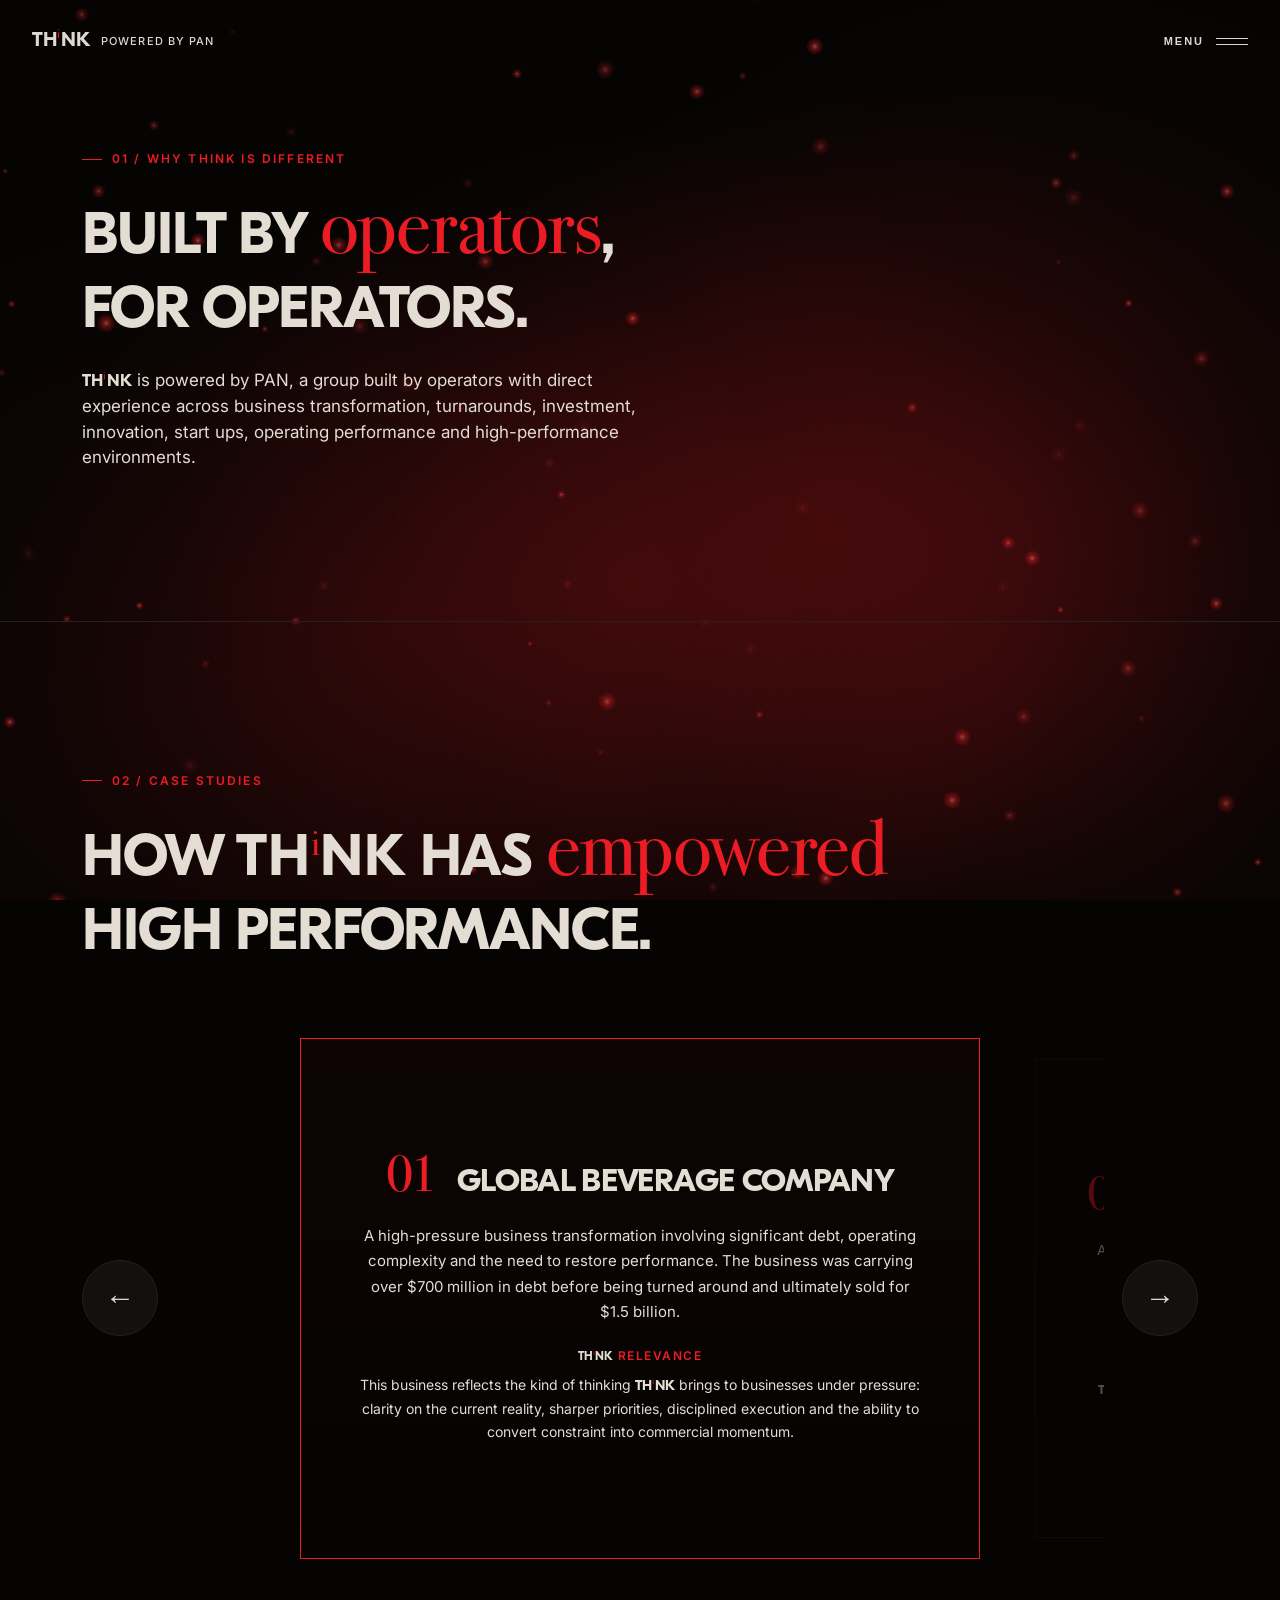
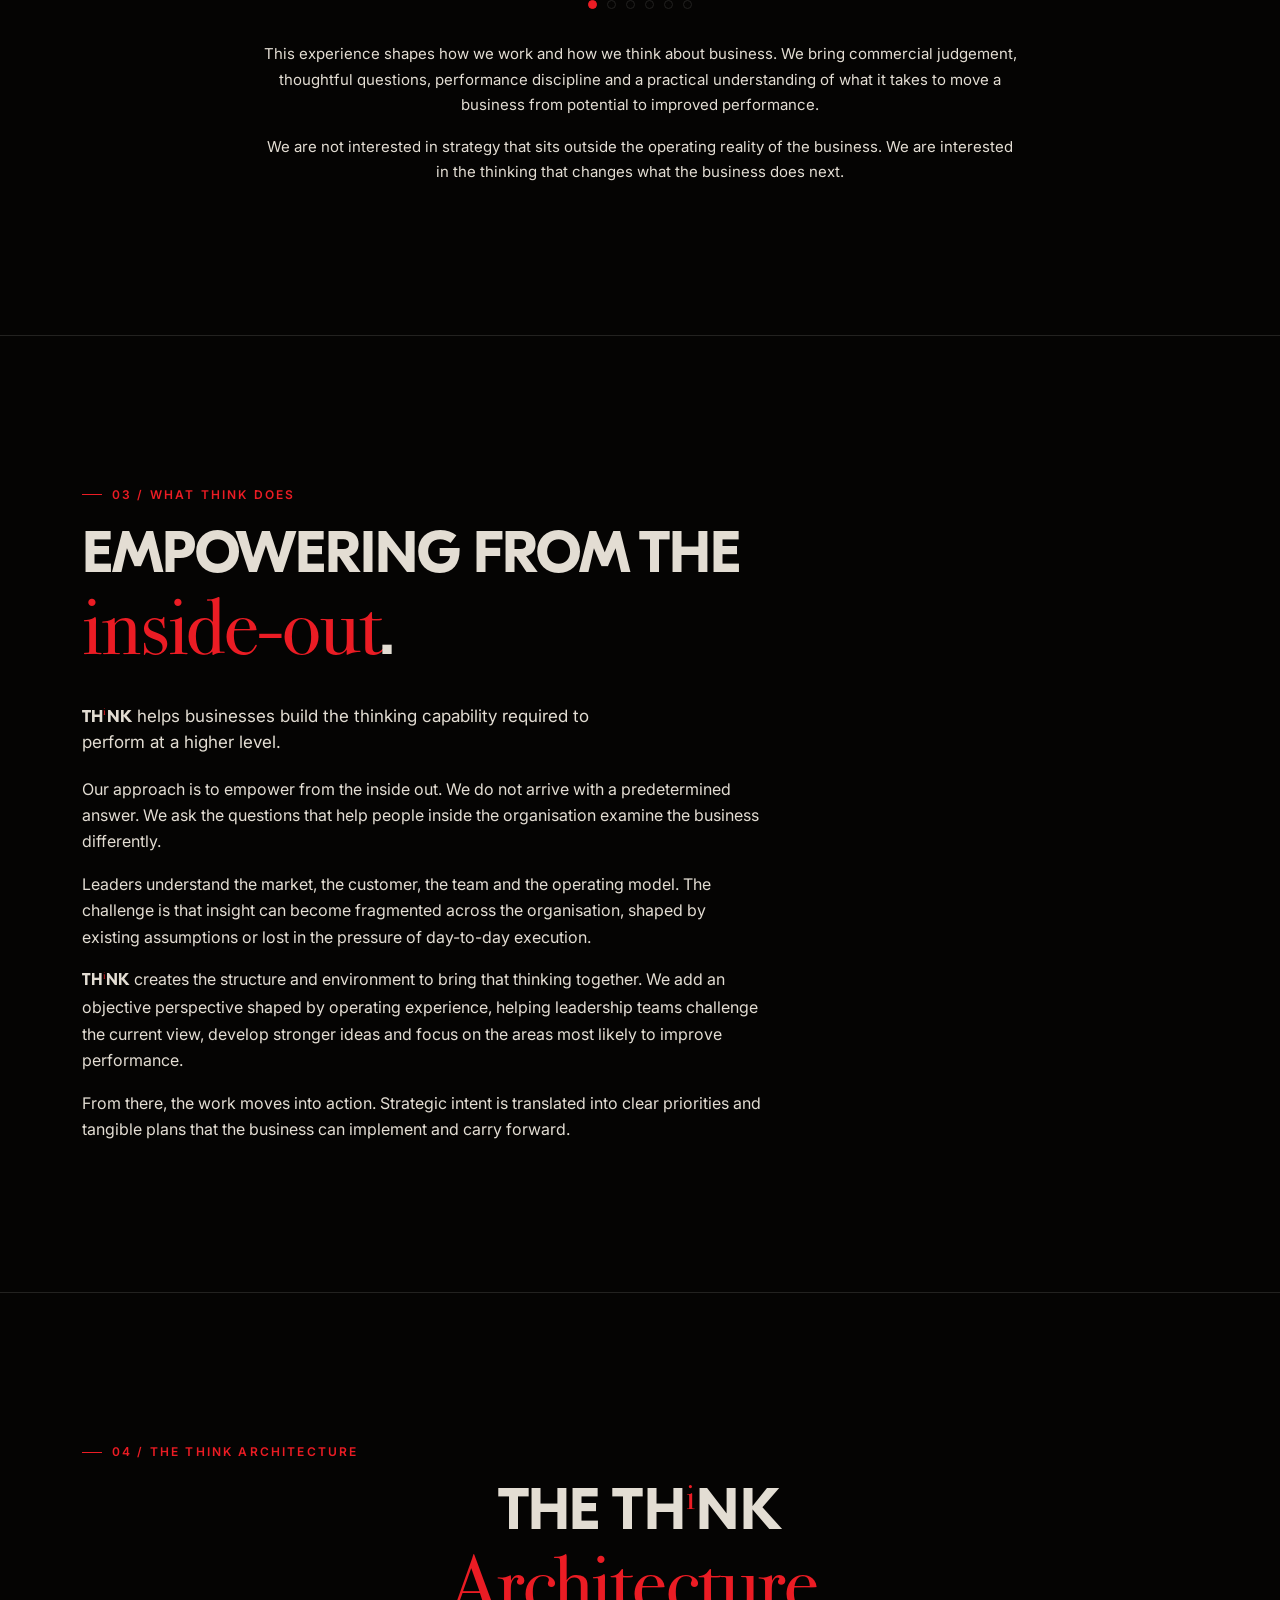
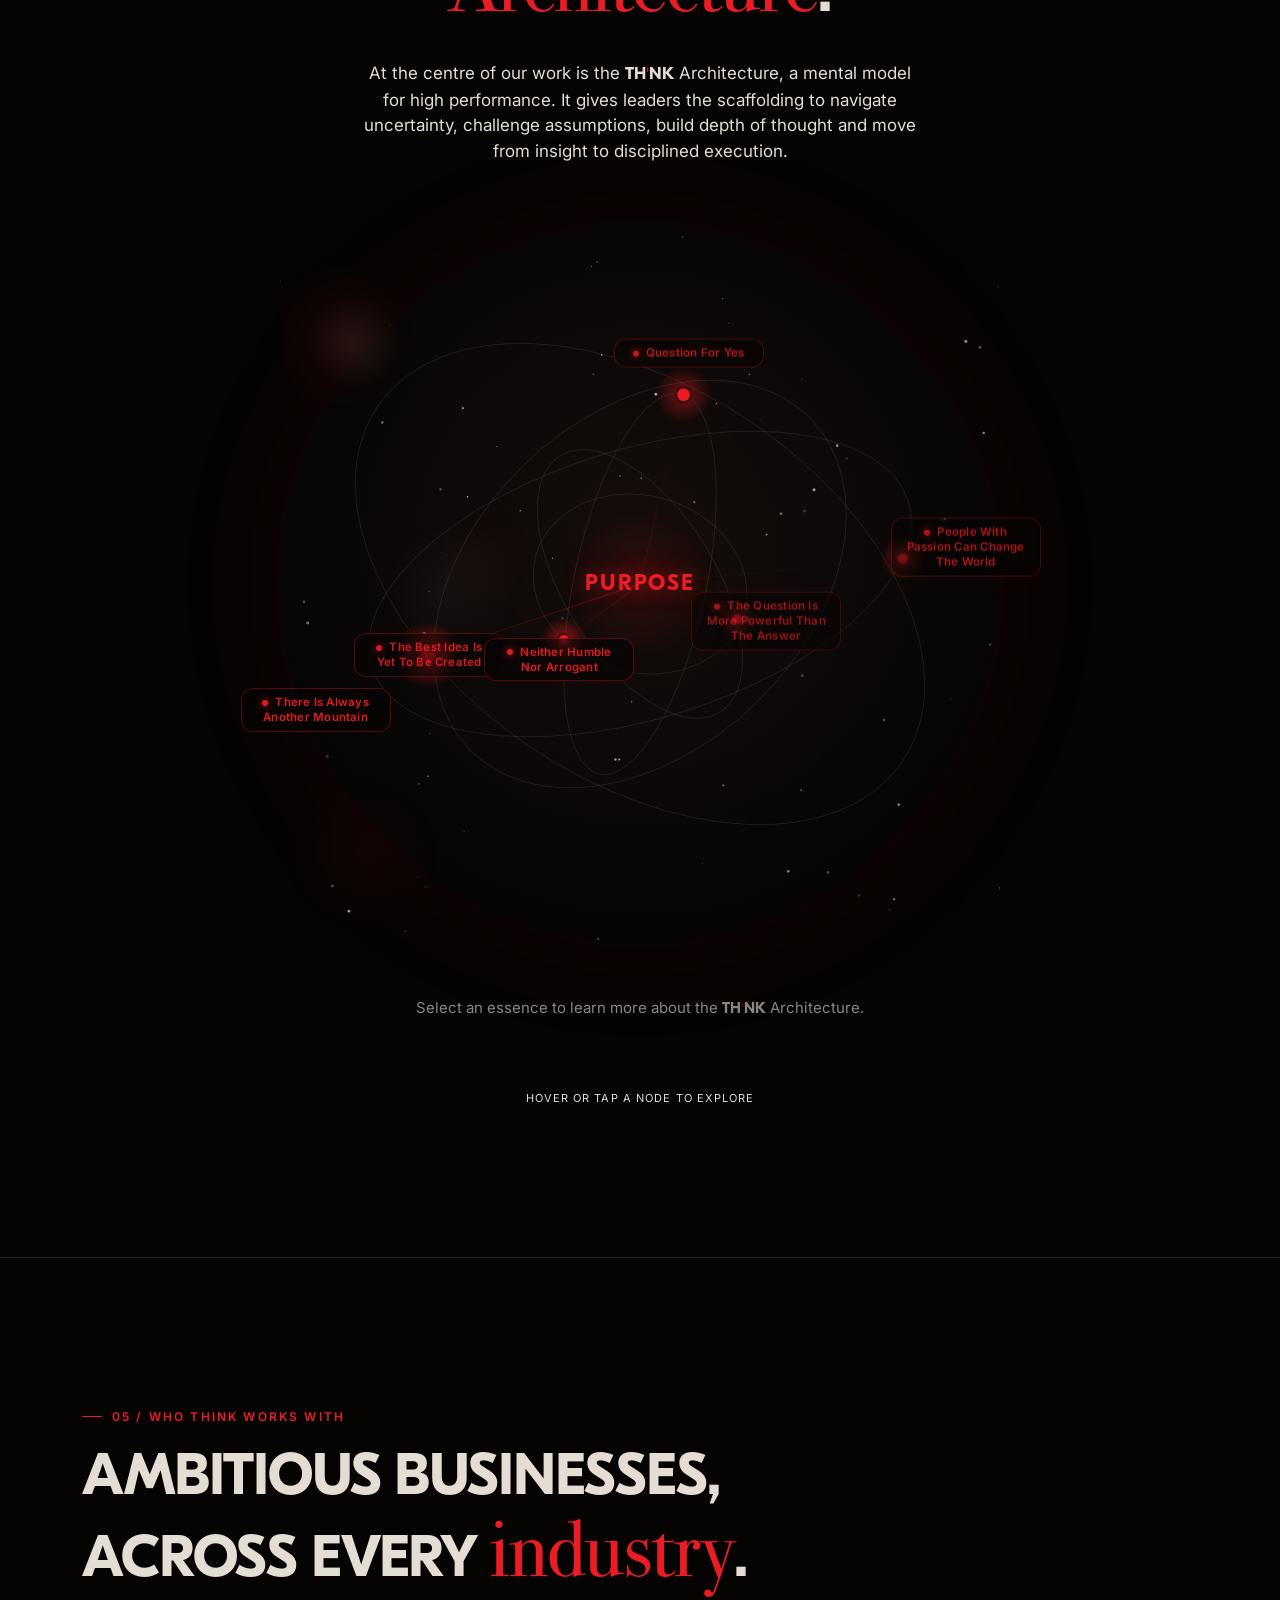
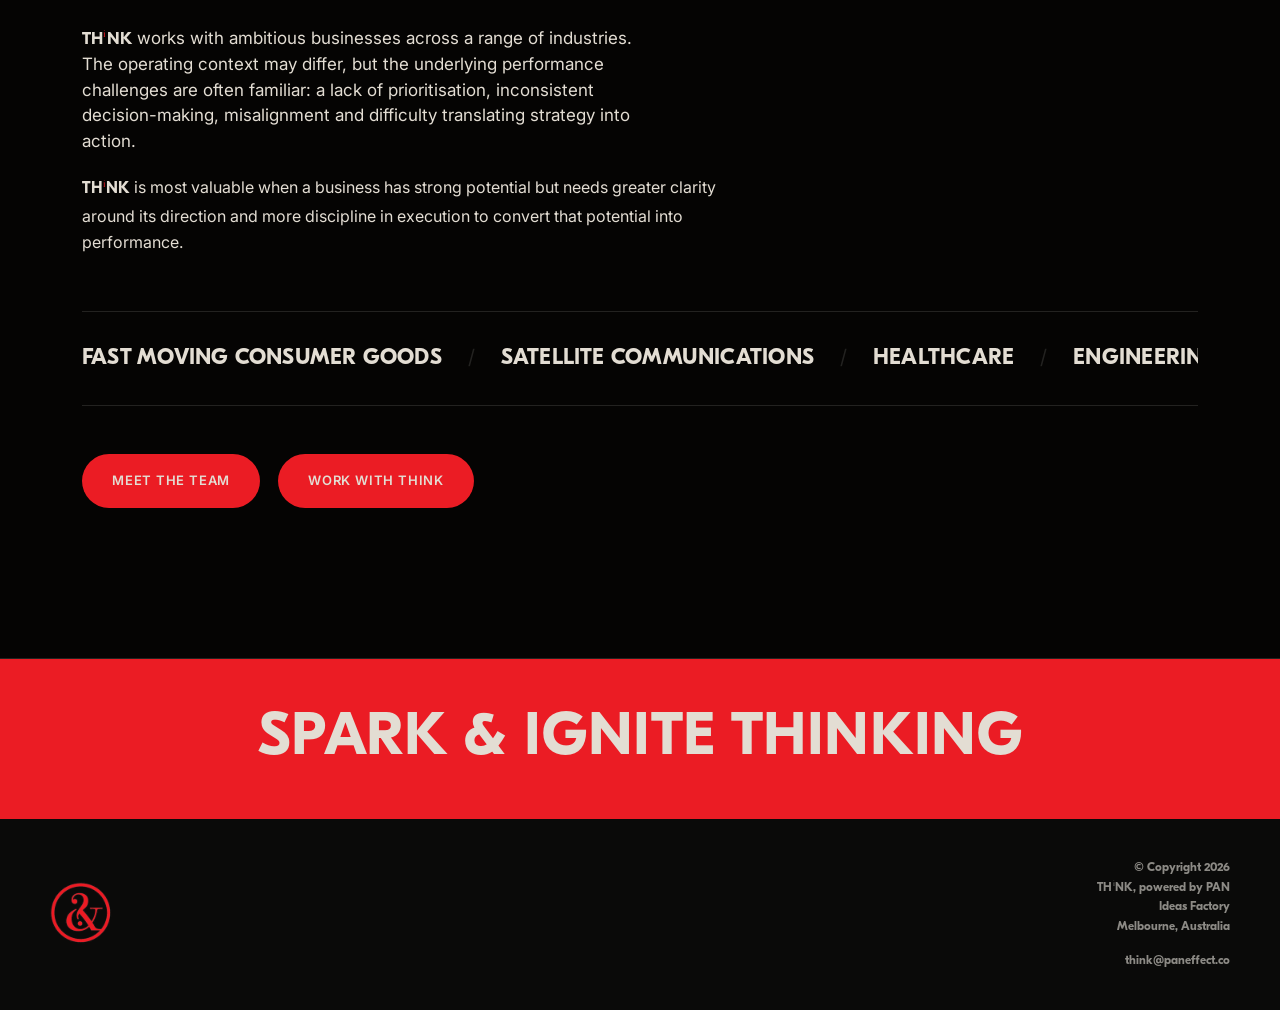
==== commit e50f0e90: "Add files via upload" ====
--- a/about.html
+++ b/about.html
@@ -1183,42 +1183,9 @@
   </div>
 </section>
 
-<section id="does">
-  <div class="wrap">
-    <span class="num">02 / What THiNK Does</span>
-    <div class="does-layout">
-      <div class="s-head reveal">
-        <h2>Empowering from the <em>inside-out</em><span class="stop">.</span></h2>
-        <p class="lede"><strong class="brand-logo">TH<span class="brand-logo-i">i</span>NK</strong> helps businesses build the thinking capability required to perform at a higher level.</p>
-        <p class="bio-copy">Our approach is to empower from the inside out. We do not arrive with a predetermined answer. We ask the questions that help people inside the organisation examine the business differently.</p>
-        <p class="bio-copy">Leaders understand the market, the customer, the team and the operating model. The challenge is that insight can become fragmented across the organisation, shaped by existing assumptions or lost in the pressure of day-to-day execution.</p>
-        <p class="bio-copy"><strong class="brand-logo">TH<span class="brand-logo-i">i</span>NK</strong> creates the structure and environment to bring that thinking together. We add an objective perspective shaped by operating experience, helping leadership teams challenge the current view, develop stronger ideas and focus on the areas most likely to improve performance.</p>
-        <p class="bio-copy">From there, the work moves into action. Strategic intent is translated into clear priorities and tangible plans that the business can implement and carry forward.</p>
-      </div>
-    </div>
-  </div>
-</section>
-
-<section id="architecture">
-  <div class="wrap">
-    <span class="num">03 / The THiNK Architecture</span>
-    <div class="s-head reveal" style="margin:0 auto;">
-      <h2>The <span class="brand-logo">TH<span class="brand-logo-i">i</span>NK</span><br><em class="cap">Architecture</em><span class="stop">.</span></h2>
-      <p class="lede" style="margin-left:auto;margin-right:auto;">At the centre of our work is the <strong class="brand-logo">TH<span class="brand-logo-i">i</span>NK</strong> Architecture, a mental model for high performance. It gives leaders the scaffolding to navigate uncertainty, challenge assumptions, build depth of thought and move from insight to disciplined execution.</p>
-    </div>
-    <div class="arch-stage reveal" id="archStage">
-      <canvas id="archCanvas"></canvas>
-      <div class="arch-labels" id="archLabels"></div>
-      <div class="arch-purpose-tag">Purpose</div>
-    </div>
-    <p class="arch-caption reveal" id="archCaption">Select an essence to learn more about the <strong class="brand-logo">TH<span class="brand-logo-i">i</span>NK</strong> Architecture.</p>
-    <p class="arch-hint reveal">Hover or tap a node to explore</p>
-  </div>
-</section>
-
 <section id="cases">
   <div class="wrap">
-    <span class="num">04 / Case Studies</span>
+    <span class="num">02 / Case Studies</span>
     <div class="s-head reveal">
       <h2>How <strong class="brand-logo">TH<span class="brand-logo-i">i</span>NK</strong> has <em>empowered</em> high performance<span class="stop">.</span></h2>
     </div>
@@ -1311,6 +1278,40 @@
   </div>
 </section>
 
+<section id="does">
+  <div class="wrap">
+    <span class="num">03 / What THiNK Does</span>
+    <div class="does-layout">
+      <div class="s-head reveal">
+        <h2>Empowering from the <em>inside-out</em><span class="stop">.</span></h2>
+        <p class="lede"><strong class="brand-logo">TH<span class="brand-logo-i">i</span>NK</strong> helps businesses build the thinking capability required to perform at a higher level.</p>
+        <p class="bio-copy">Our approach is to empower from the inside out. We do not arrive with a predetermined answer. We ask the questions that help people inside the organisation examine the business differently.</p>
+        <p class="bio-copy">Leaders understand the market, the customer, the team and the operating model. The challenge is that insight can become fragmented across the organisation, shaped by existing assumptions or lost in the pressure of day-to-day execution.</p>
+        <p class="bio-copy"><strong class="brand-logo">TH<span class="brand-logo-i">i</span>NK</strong> creates the structure and environment to bring that thinking together. We add an objective perspective shaped by operating experience, helping leadership teams challenge the current view, develop stronger ideas and focus on the areas most likely to improve performance.</p>
+        <p class="bio-copy">From there, the work moves into action. Strategic intent is translated into clear priorities and tangible plans that the business can implement and carry forward.</p>
+      </div>
+    </div>
+  </div>
+</section>
+
+<section id="architecture">
+  <div class="wrap">
+    <span class="num">04 / The THiNK Architecture</span>
+    <div class="s-head reveal" style="margin:0 auto;">
+      <h2>The <span class="brand-logo">TH<span class="brand-logo-i">i</span>NK</span><br><em class="cap">Architecture</em><span class="stop">.</span></h2>
+      <p class="lede" style="margin-left:auto;margin-right:auto;">At the centre of our work is the <strong class="brand-logo">TH<span class="brand-logo-i">i</span>NK</strong> Architecture, a mental model for high performance. It gives leaders the scaffolding to navigate uncertainty, challenge assumptions, build depth of thought and move from insight to disciplined execution.</p>
+    </div>
+    <div class="arch-stage reveal" id="archStage">
+      <canvas id="archCanvas"></canvas>
+      <div class="arch-labels" id="archLabels"></div>
+      <div class="arch-purpose-tag">Purpose</div>
+    </div>
+    <p class="arch-caption reveal" id="archCaption">Select an essence to learn more about the <strong class="brand-logo">TH<span class="brand-logo-i">i</span>NK</strong> Architecture.</p>
+    <p class="arch-hint reveal">Hover or tap a node to explore</p>
+  </div>
+</section>
+
+
 <section id="who">
   <div class="wrap">
     <span class="num">05 / Who THiNK Works With</span>
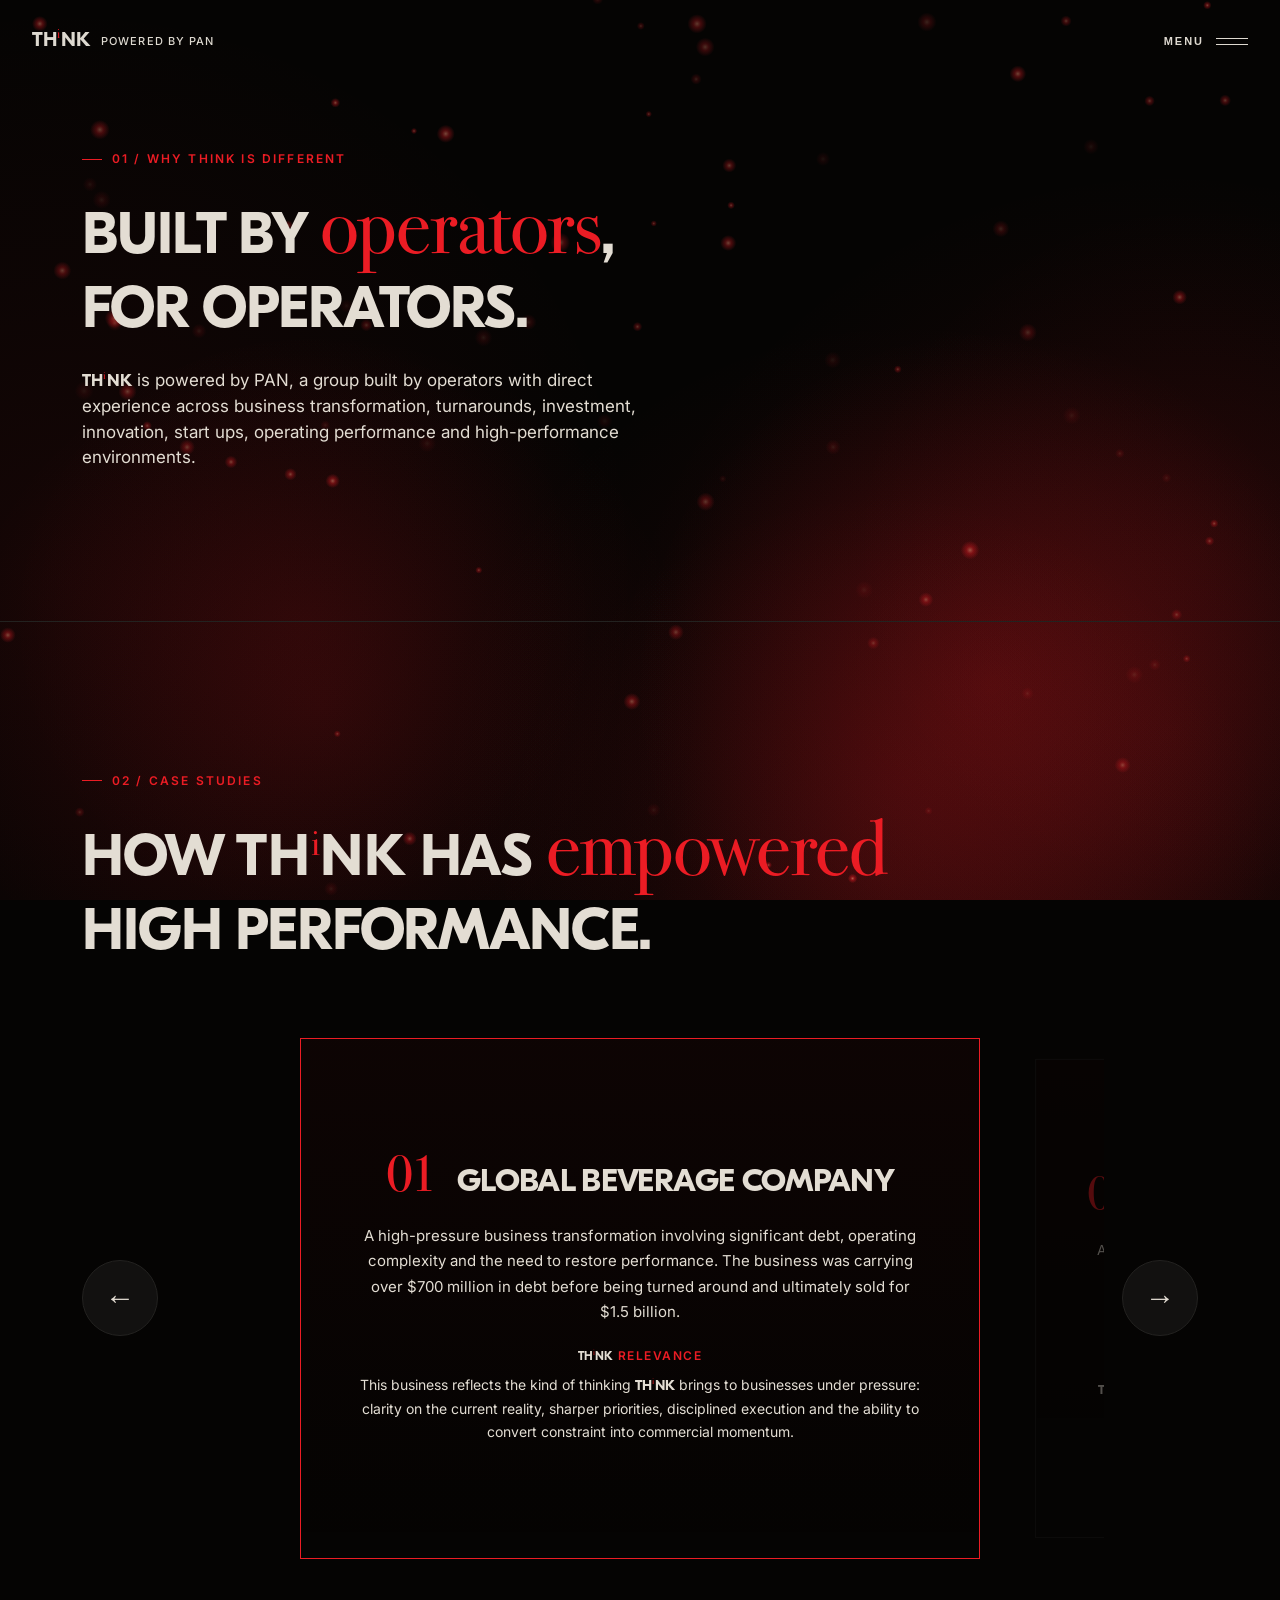
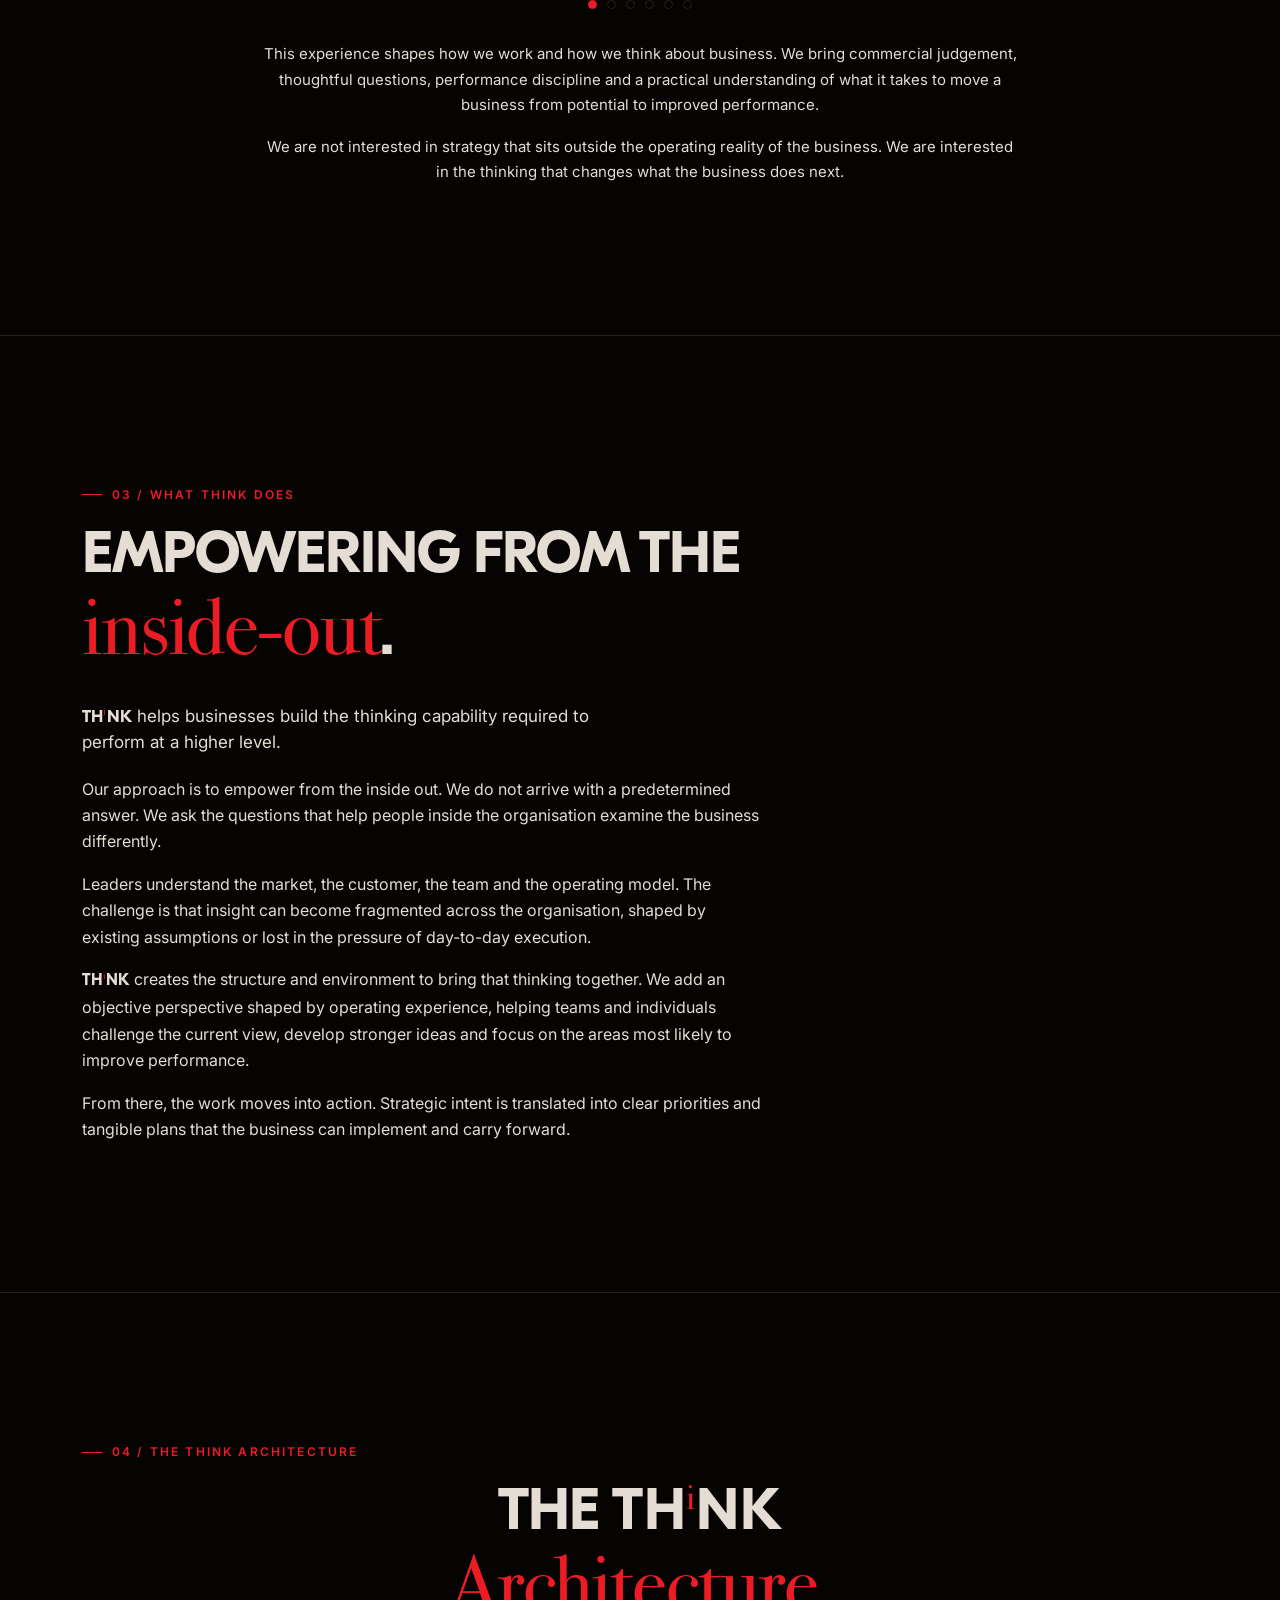
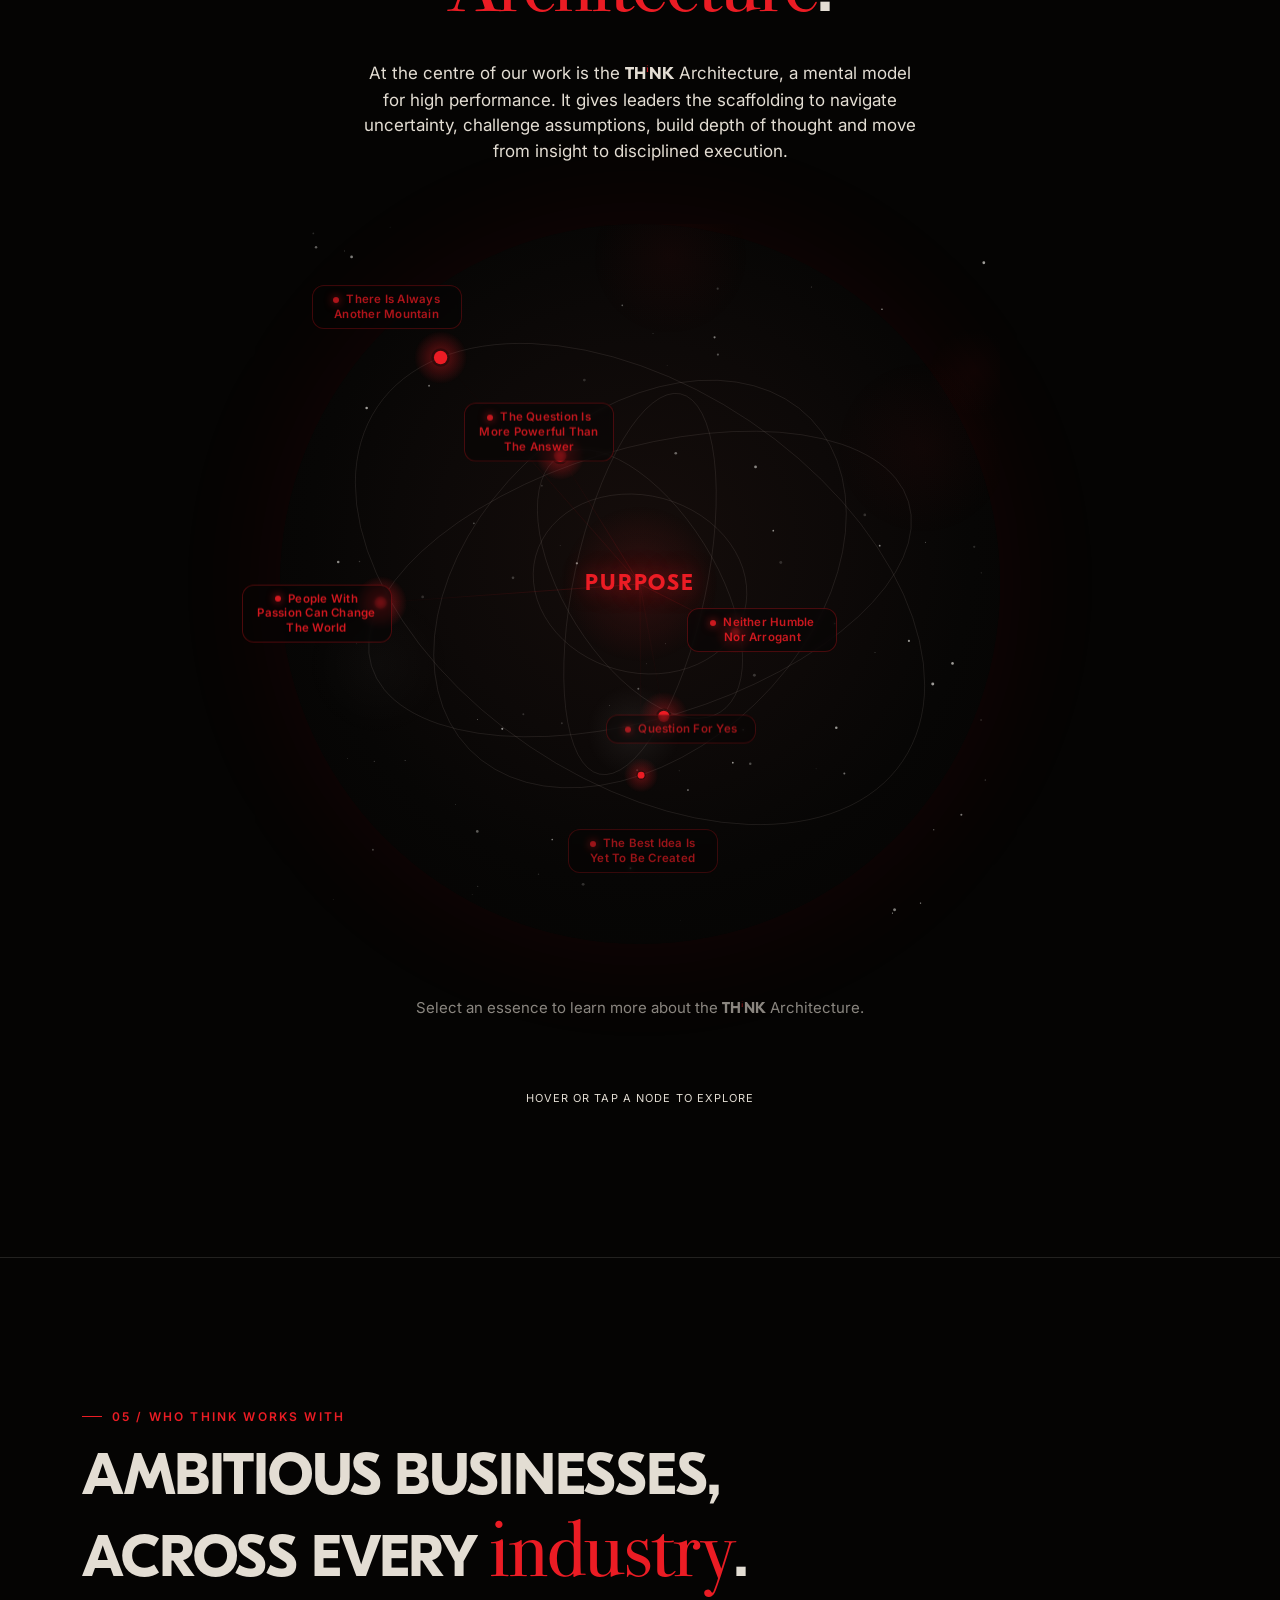
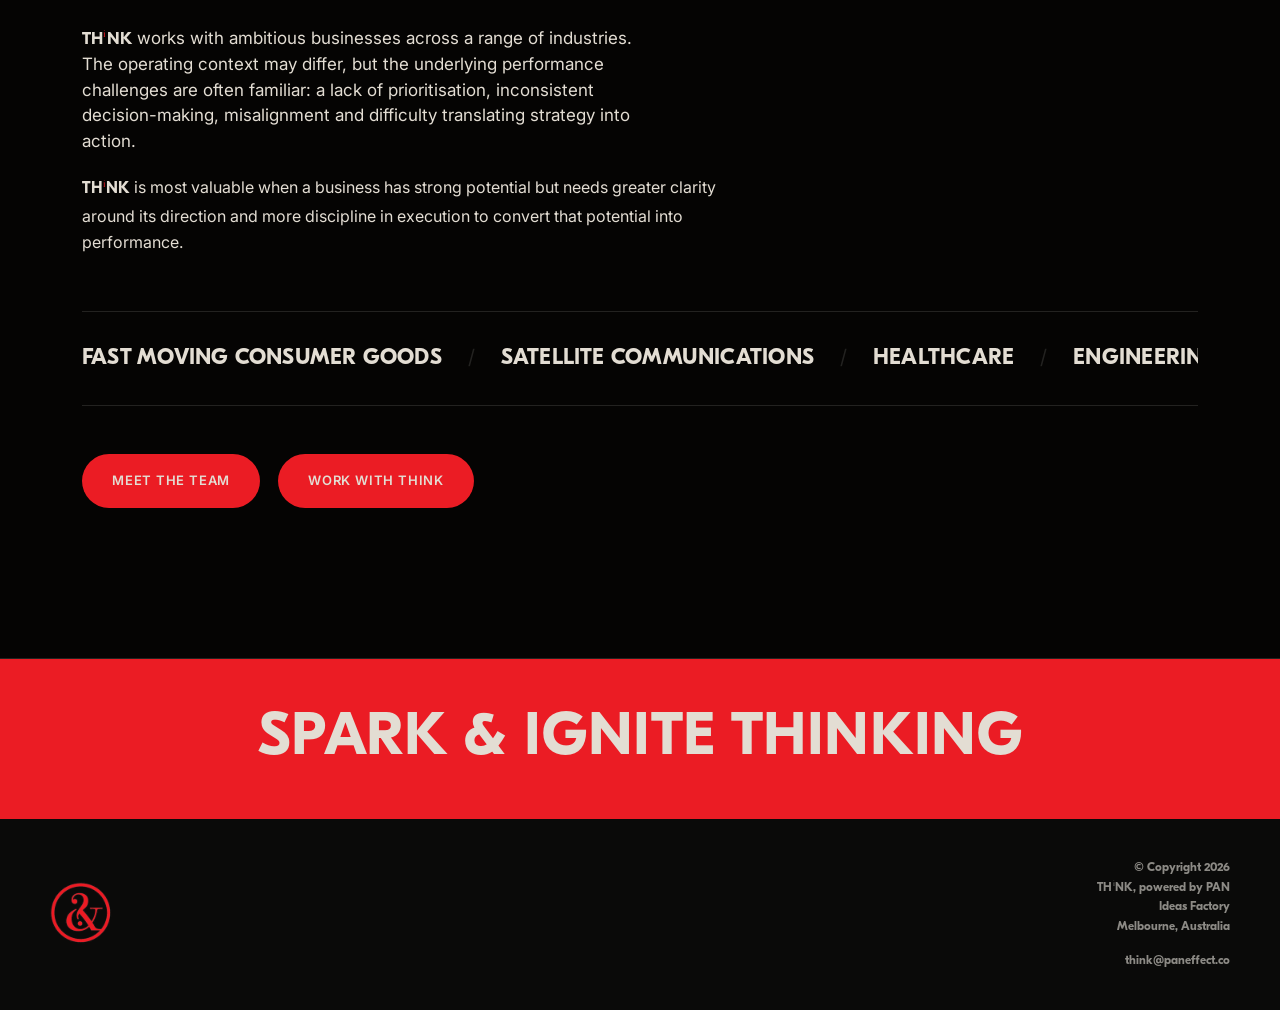
==== commit 6956c781: "Add files via upload" ====
--- a/about.html
+++ b/about.html
@@ -1287,7 +1287,7 @@
         <p class="lede"><strong class="brand-logo">TH<span class="brand-logo-i">i</span>NK</strong> helps businesses build the thinking capability required to perform at a higher level.</p>
         <p class="bio-copy">Our approach is to empower from the inside out. We do not arrive with a predetermined answer. We ask the questions that help people inside the organisation examine the business differently.</p>
         <p class="bio-copy">Leaders understand the market, the customer, the team and the operating model. The challenge is that insight can become fragmented across the organisation, shaped by existing assumptions or lost in the pressure of day-to-day execution.</p>
-        <p class="bio-copy"><strong class="brand-logo">TH<span class="brand-logo-i">i</span>NK</strong> creates the structure and environment to bring that thinking together. We add an objective perspective shaped by operating experience, helping leadership teams challenge the current view, develop stronger ideas and focus on the areas most likely to improve performance.</p>
+        <p class="bio-copy"><strong class="brand-logo">TH<span class="brand-logo-i">i</span>NK</strong> creates the structure and environment to bring that thinking together. We add an objective perspective shaped by operating experience, helping teams and individuals challenge the current view, develop stronger ideas and focus on the areas most likely to improve performance.</p>
         <p class="bio-copy">From there, the work moves into action. Strategic intent is translated into clear priorities and tangible plans that the business can implement and carry forward.</p>
       </div>
     </div>
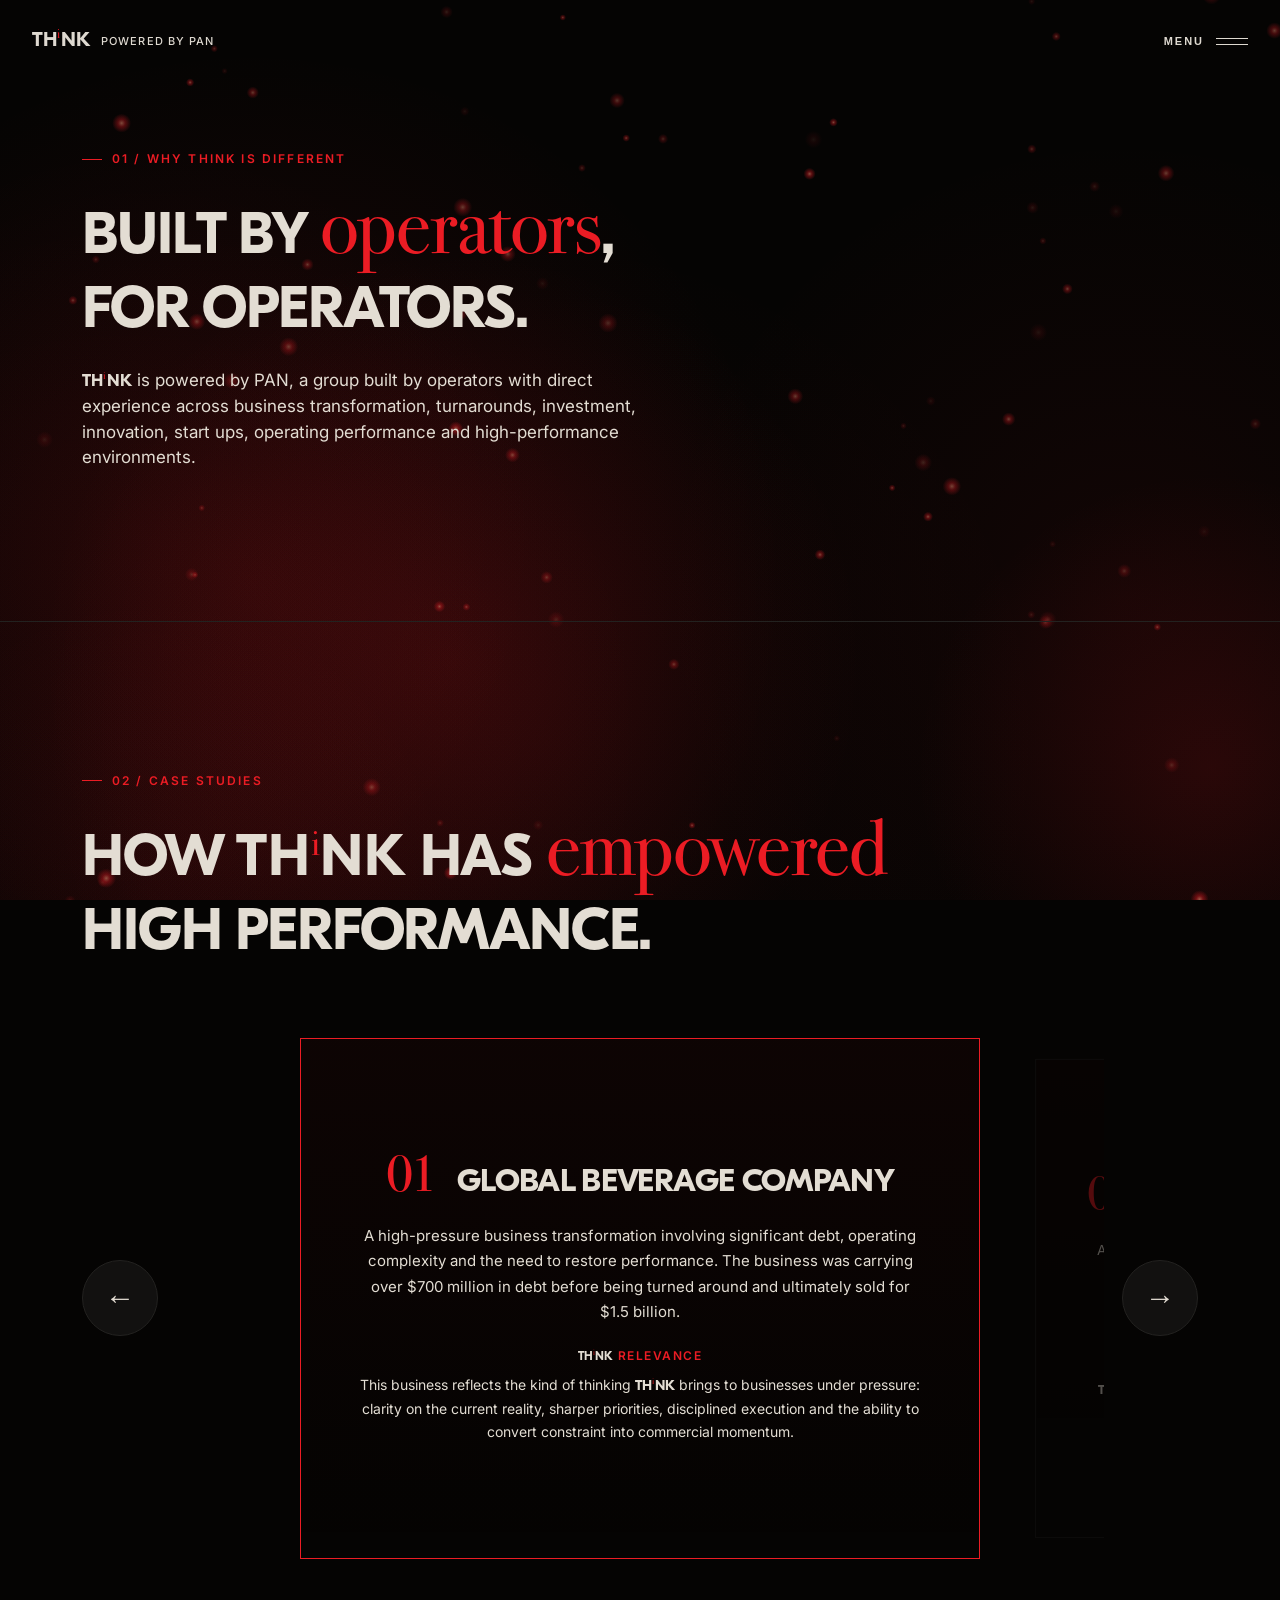
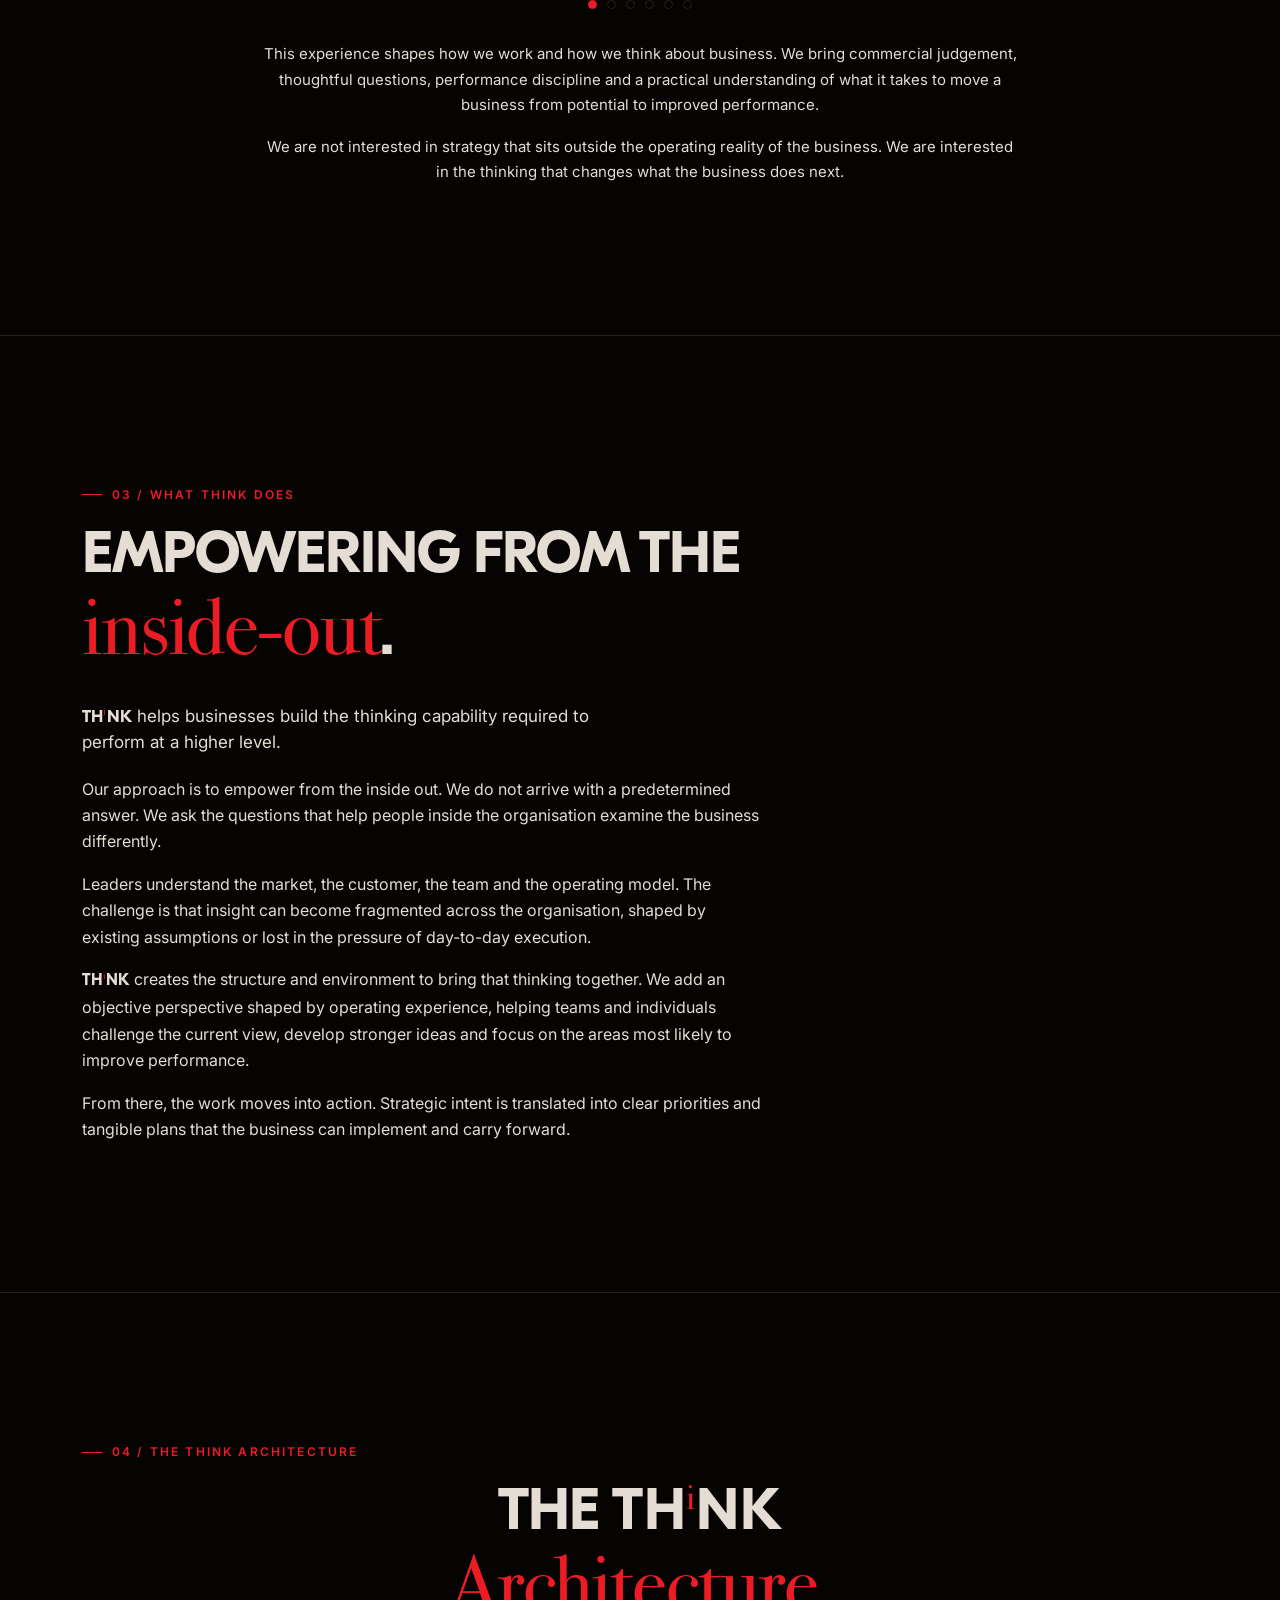
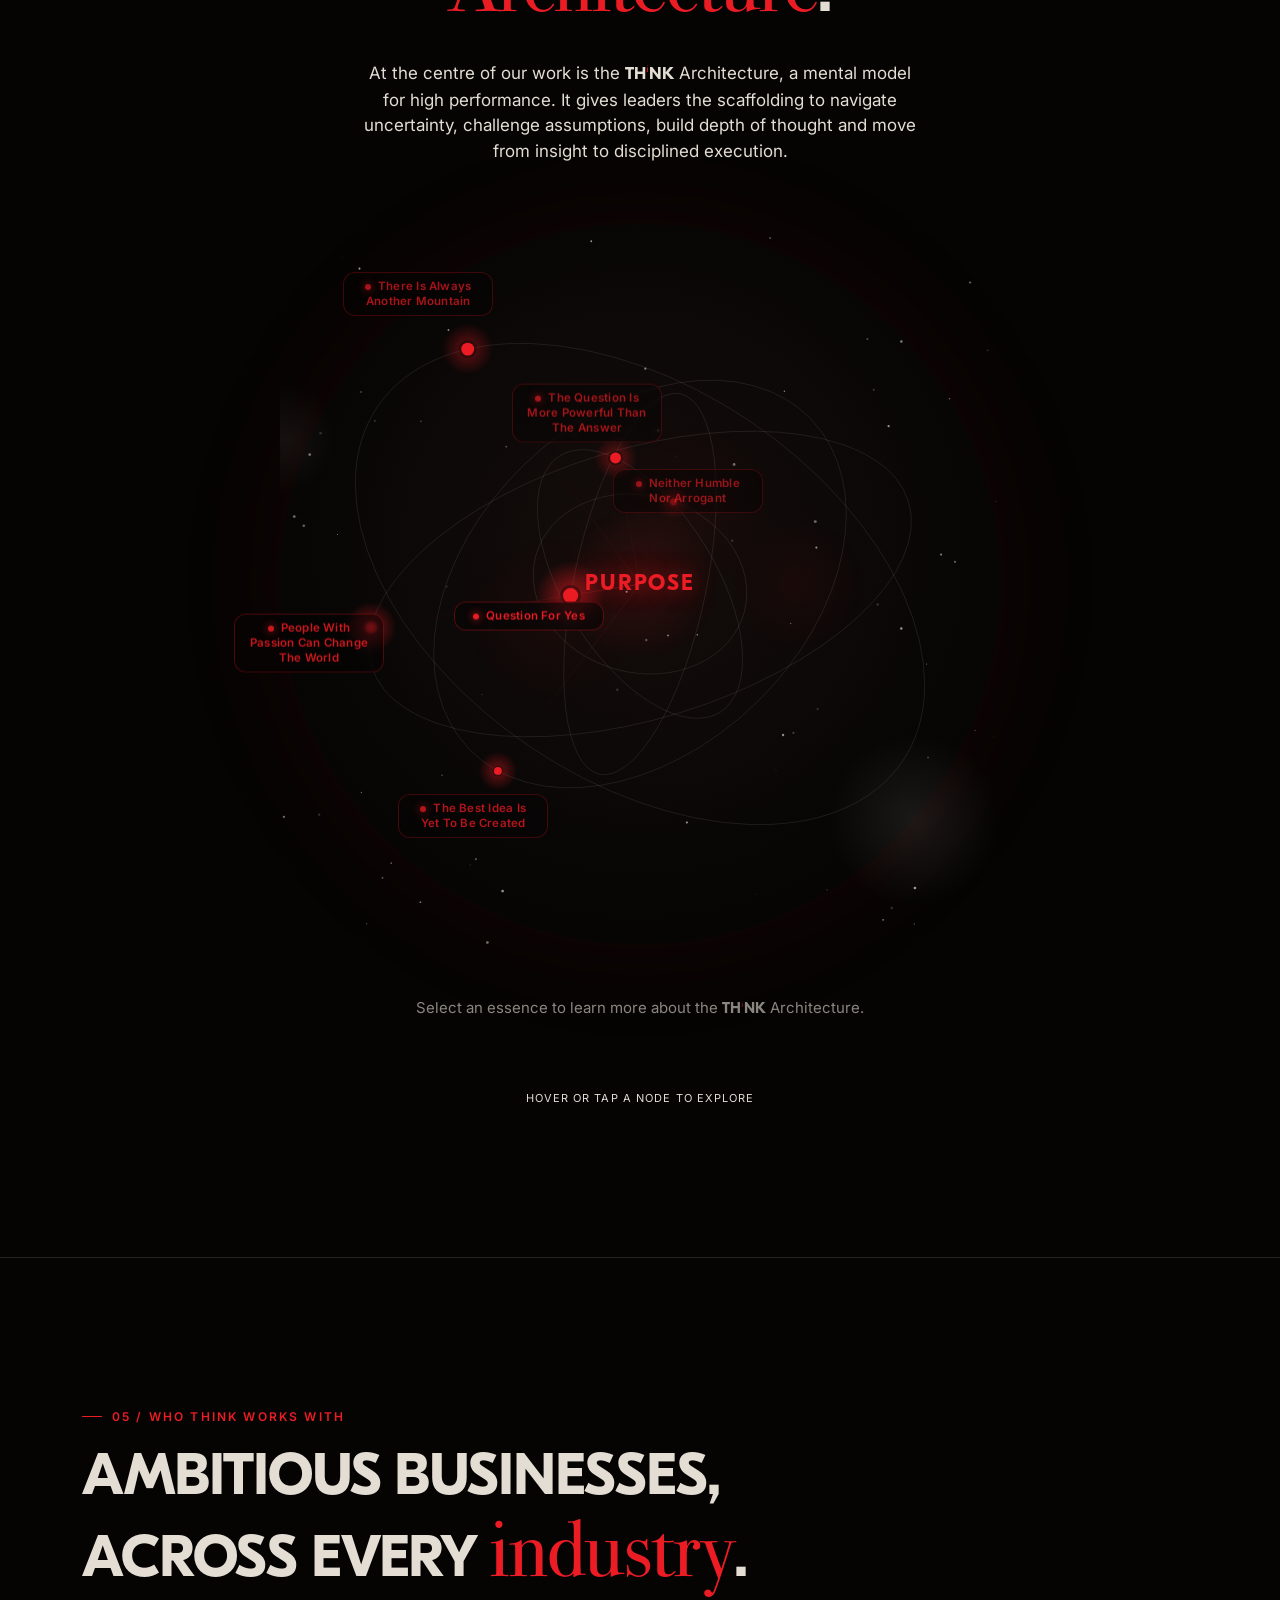
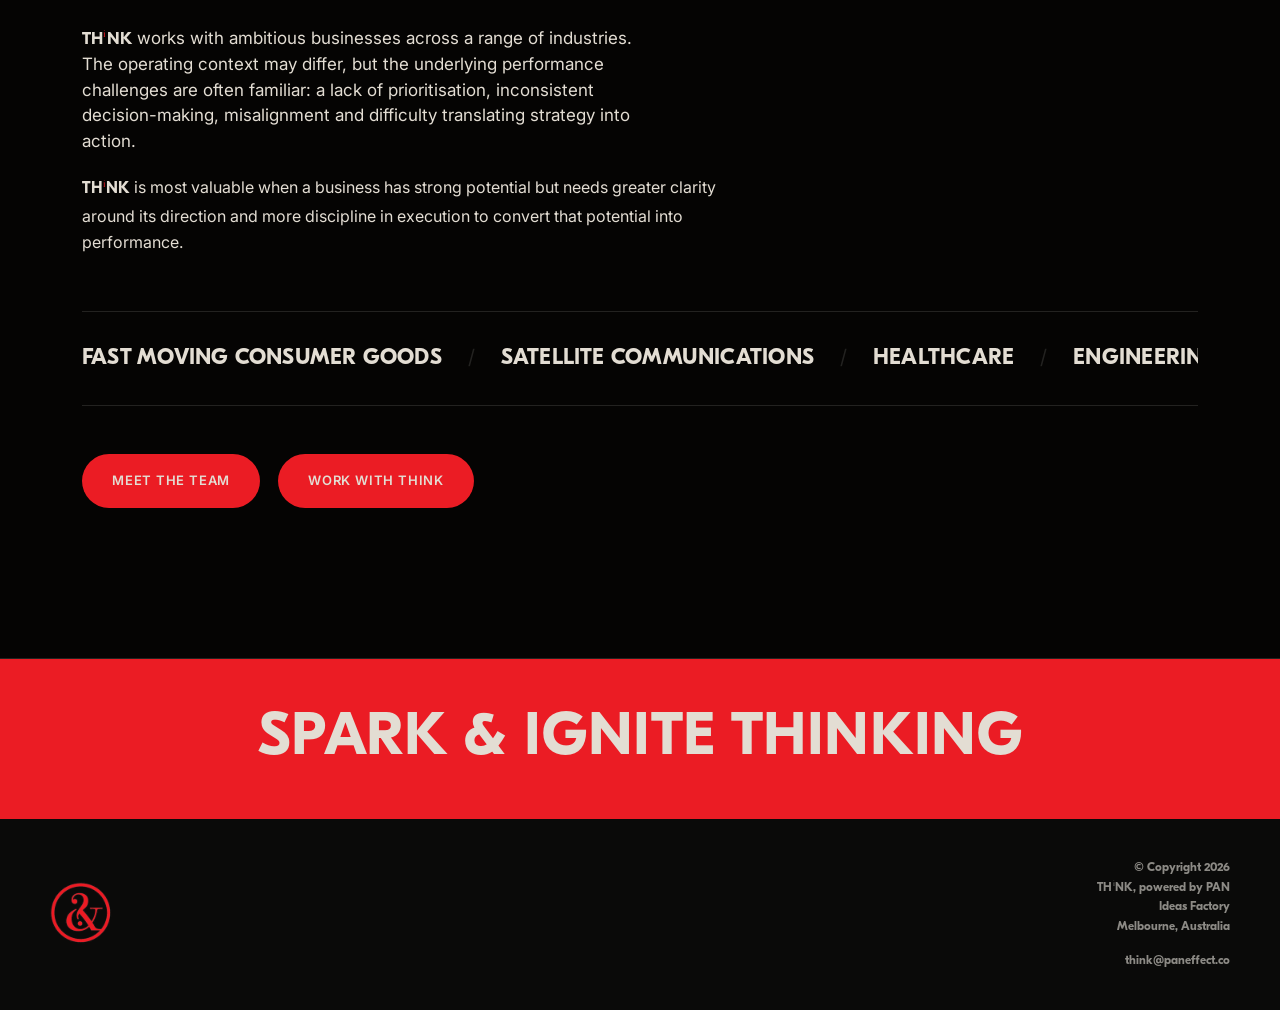
==== commit 8ca45478: "Add files via upload" ====
--- a/about.html
+++ b/about.html
@@ -4,6 +4,10 @@
 <meta charset="UTF-8">
 <meta name="viewport" content="width=device-width, initial-scale=1, maximum-scale=1">
 <title>Who is THiNK</title>
+<link rel="icon" href="favicon.ico" sizes="any">
+<link rel="icon" type="image/png" sizes="32x32" href="favicon-32.png">
+<link rel="icon" type="image/png" sizes="192x192" href="icon-192.png">
+<link rel="apple-touch-icon" href="apple-touch-icon.png">
 <meta name="description" content="Who is THiNK — built by operators, for operators. Powered by PAN.">
 <link rel="preconnect" href="https://fonts.googleapis.com">
 <link rel="preconnect" href="https://fonts.gstatic.com" crossorigin>
@@ -1523,8 +1527,10 @@
 
     const SUBSTACK_FEED_URL = 'https://thinkbypan.substack.com/feed';
     const RSS2JSON_API = 'https://api.rss2json.com/v1/api.json?rss_url=' + encodeURIComponent(SUBSTACK_FEED_URL);
-    const ALLORIGINS_API = 'https://api.allorigins.win/raw?url=' + encodeURIComponent(SUBSTACK_FEED_URL);
-    const CORSPROXY_API = 'https://corsproxy.io/?url=' + encodeURIComponent(SUBSTACK_FEED_URL);
+    // Same-origin path that netlify.toml proxies straight to the Substack feed.
+    // Being same-origin means no CORS problem and no third-party proxy to go down.
+    const SAME_ORIGIN_FEED = '/substack-feed';
+    const FETCH_TIMEOUT_MS = 8000;
     const CACHE_KEY = 'think_substack_feed_v1';
     const CACHE_TTL_MS = 30 * 60 * 1000;
 
@@ -1618,8 +1624,27 @@
       return;
     }
 
+    // Every request gets a timeout, so a proxy that hangs can never leave the
+    // lists stuck on "Loading…" — it just falls through to the next source.
+    function fetchWithTimeout(url){
+      const ctrl = (typeof AbortController !== 'undefined') ? new AbortController() : null;
+      const timer = ctrl ? setTimeout(() => ctrl.abort(), FETCH_TIMEOUT_MS) : null;
+      return fetch(url, ctrl ? { signal: ctrl.signal } : undefined)
+        .finally(() => { if(timer) clearTimeout(timer); });
+    }
+    // 1st choice: the site's own Netlify proxy (see netlify.toml).
+    function fetchViaNetlify(){
+      return fetchWithTimeout(SAME_ORIGIN_FEED)
+        .then(res => { if(!res.ok) throw new Error('Feed proxy ' + res.status); return res.text(); })
+        .then(xmlText => {
+          const items = parseRssXml(xmlText);
+          if(!items.length) throw new Error('Empty feed from Netlify proxy');
+          return items;
+        });
+    }
+    // Backup: rss2json (rate-limited public service).
     function fetchViaRss2json(){
-      return fetch(RSS2JSON_API)
+      return fetchWithTimeout(RSS2JSON_API)
         .then(res => res.json())
         .then(data => {
           if(data.status !== 'ok' || !Array.isArray(data.items) || !data.items.length){
@@ -1628,28 +1653,9 @@
           return data.items;
         });
     }
-    function fetchViaAllorigins(){
-      return fetch(ALLORIGINS_API)
-        .then(res => res.text())
-        .then(xmlText => {
-          const items = parseRssXml(xmlText);
-          if(!items.length) throw new Error('Unexpected feed response from allorigins');
-          return items;
-        });
-    }
-    function fetchViaCorsproxy(){
-      return fetch(CORSPROXY_API)
-        .then(res => res.text())
-        .then(xmlText => {
-          const items = parseRssXml(xmlText);
-          if(!items.length) throw new Error('Unexpected feed response from corsproxy');
-          return items;
-        });
-    }
-
-    fetchViaRss2json()
-      .catch(() => fetchViaAllorigins())
-      .catch(() => fetchViaCorsproxy())
+
+    fetchViaNetlify()
+      .catch(() => fetchViaRss2json())
       .then(items => {
         applyFeed(items);
         saveToCache(items);
@@ -1850,7 +1856,7 @@
           phone:     get('phone'),
           company:   get('company'),
           think_audience: 'TaaS',                         // tags the contact's source
-          what_are_you_looking_to_solve: get('message')  // custom contact property
+          what_are_you_looking_to_solve_: get('message')  // custom contact property
         });
       } else {
         // Fallback while the enquiry form isn't configured yet — original behaviour.
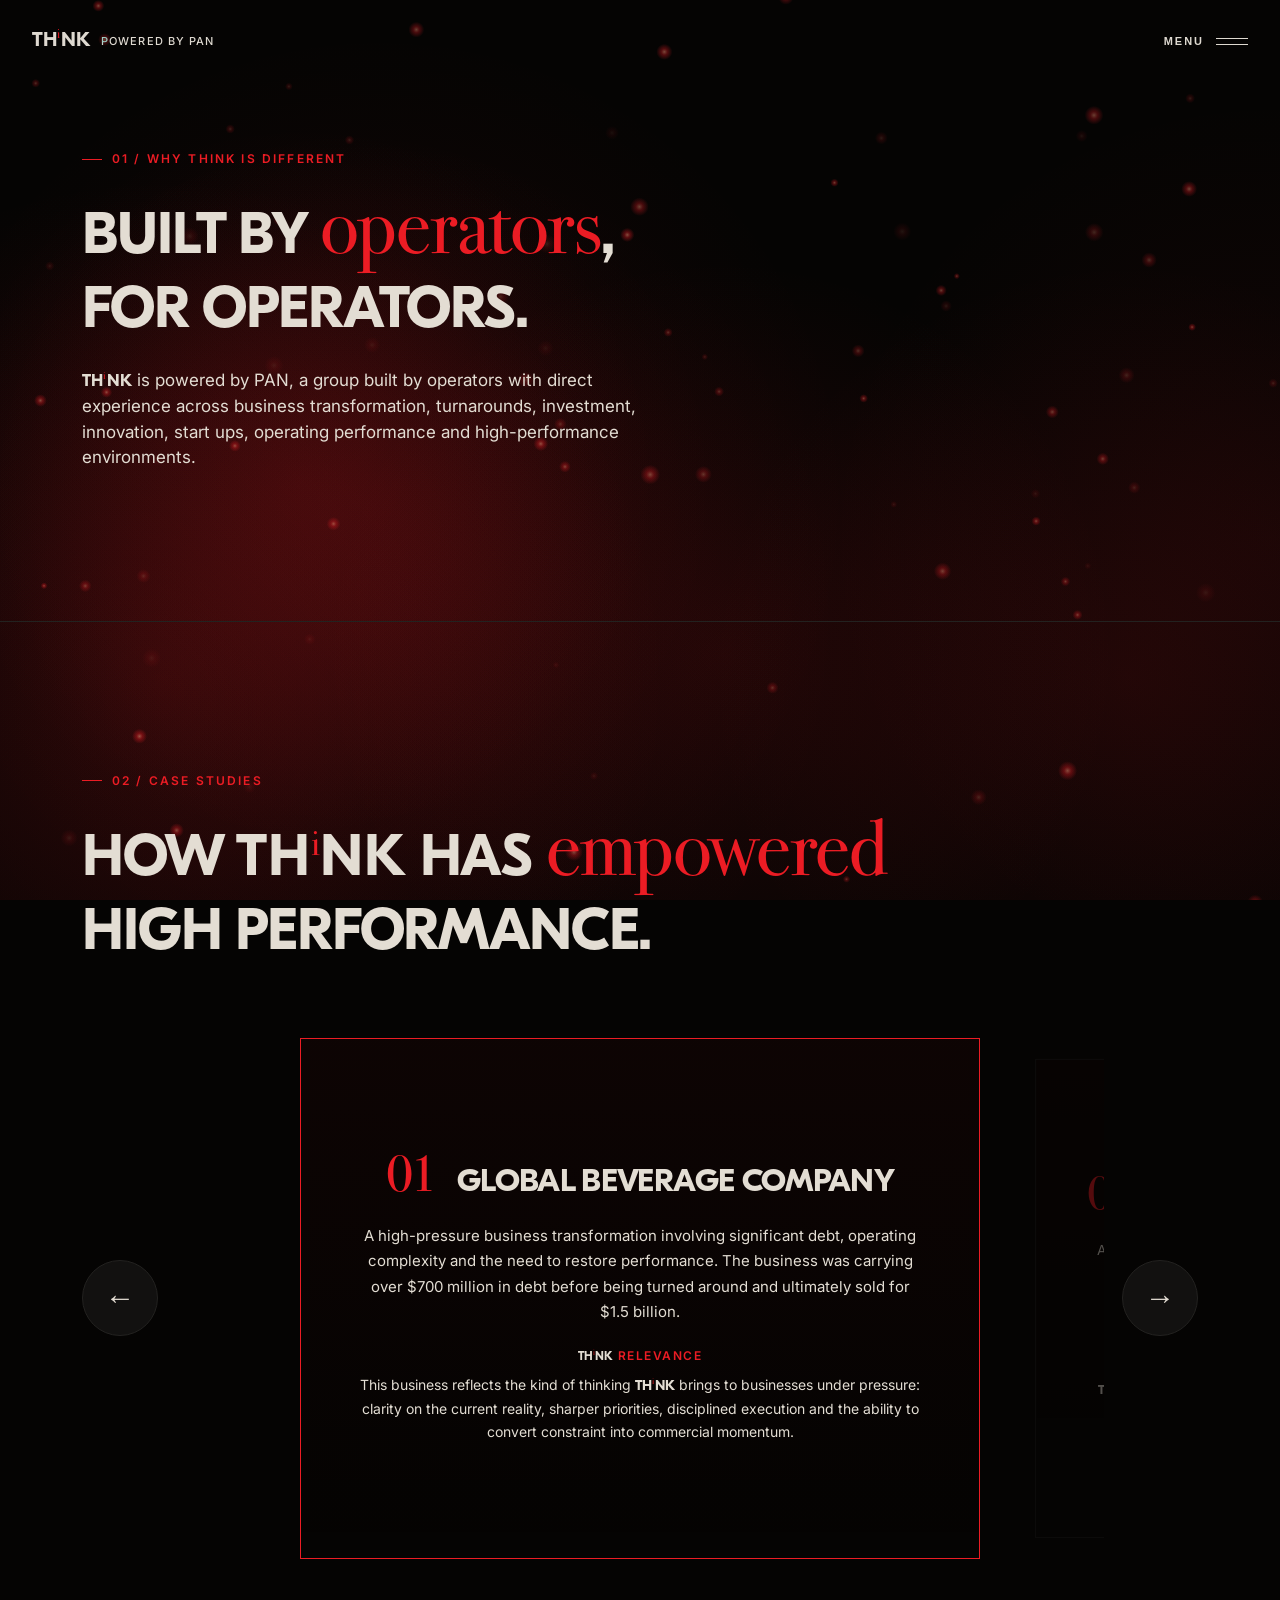
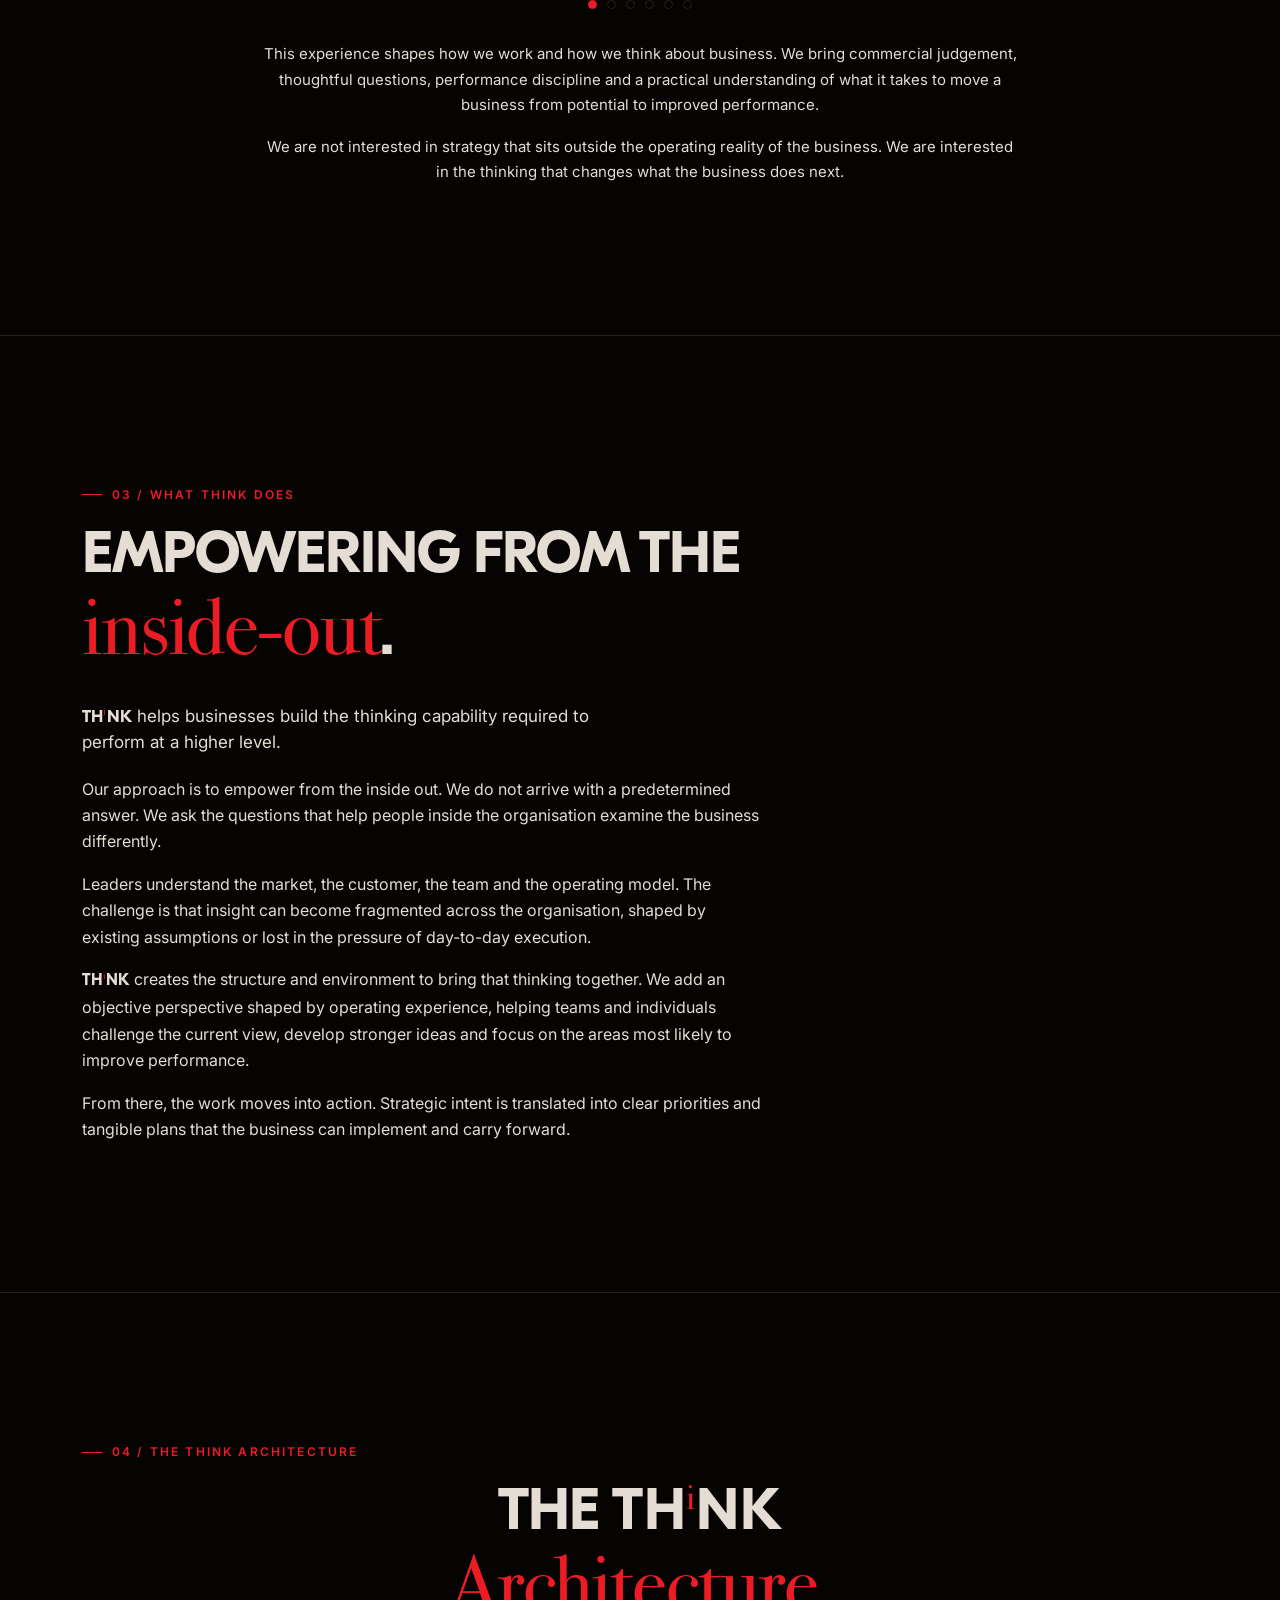
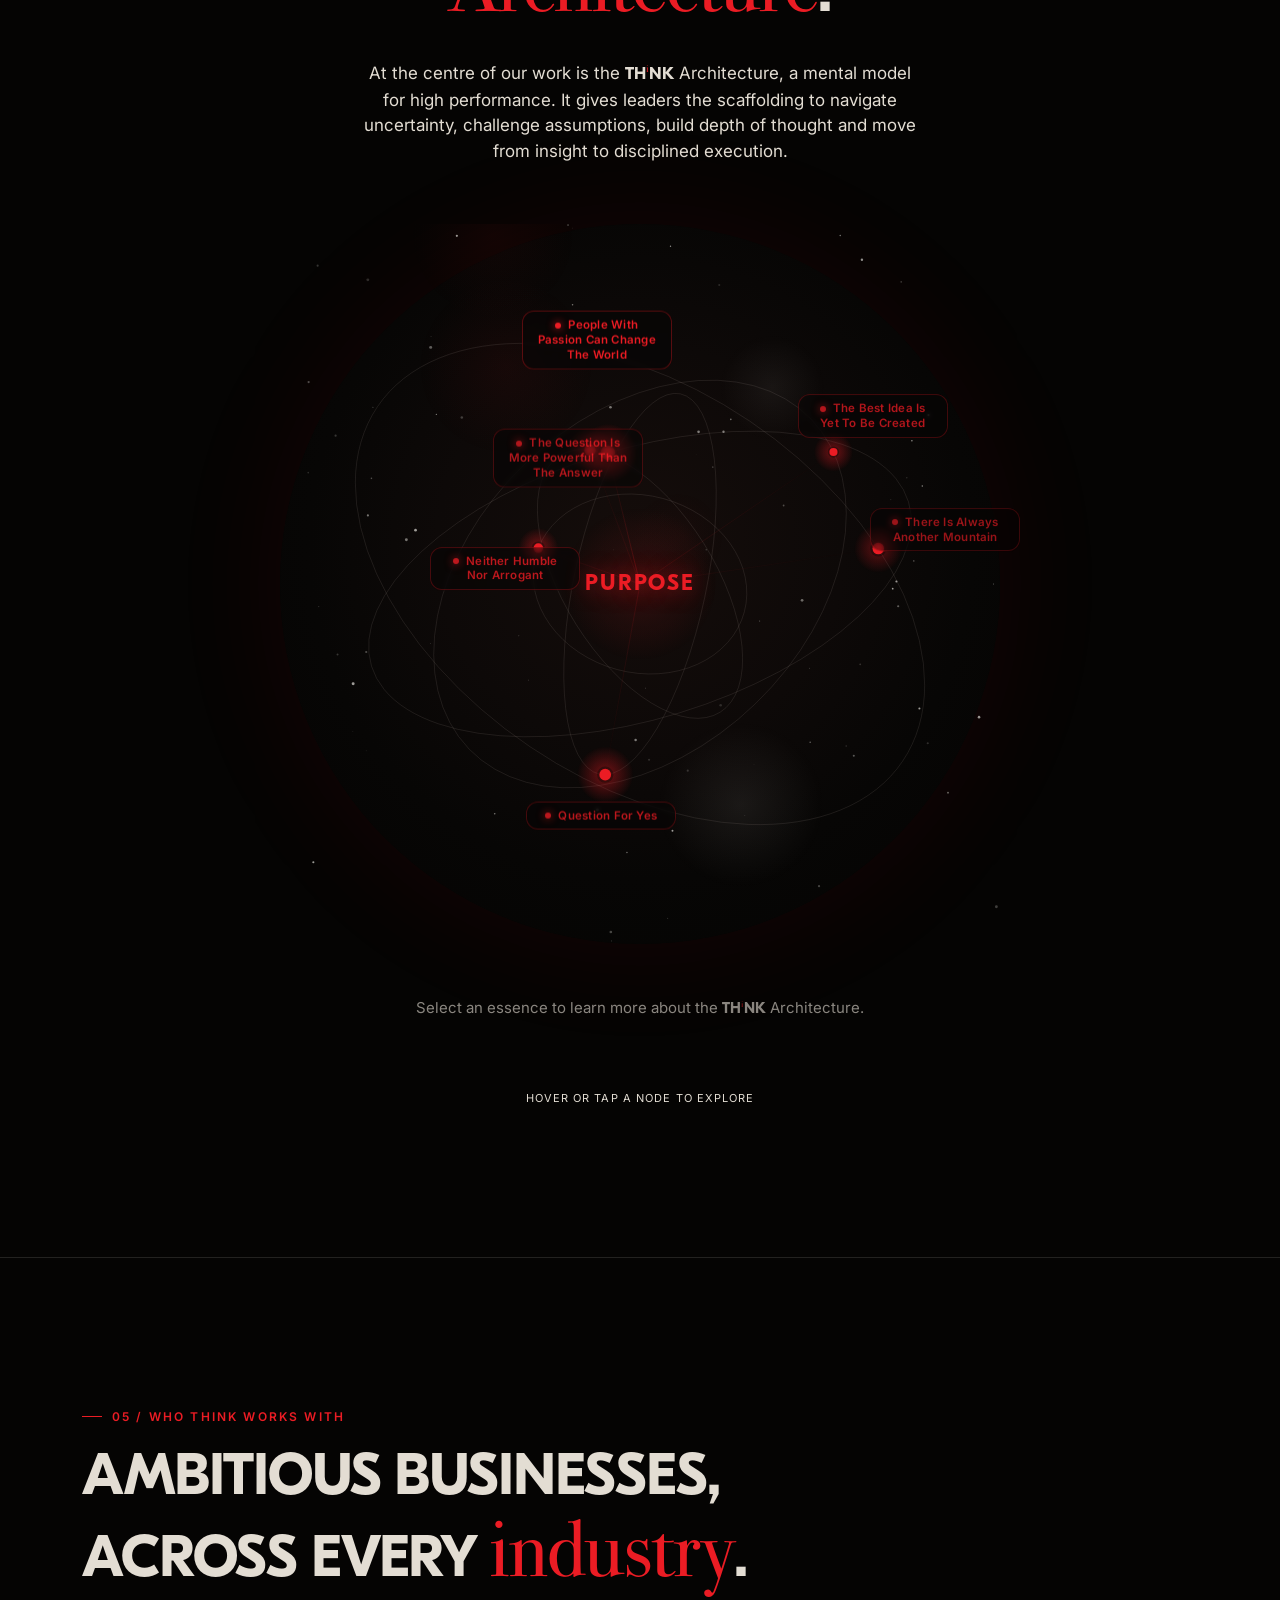
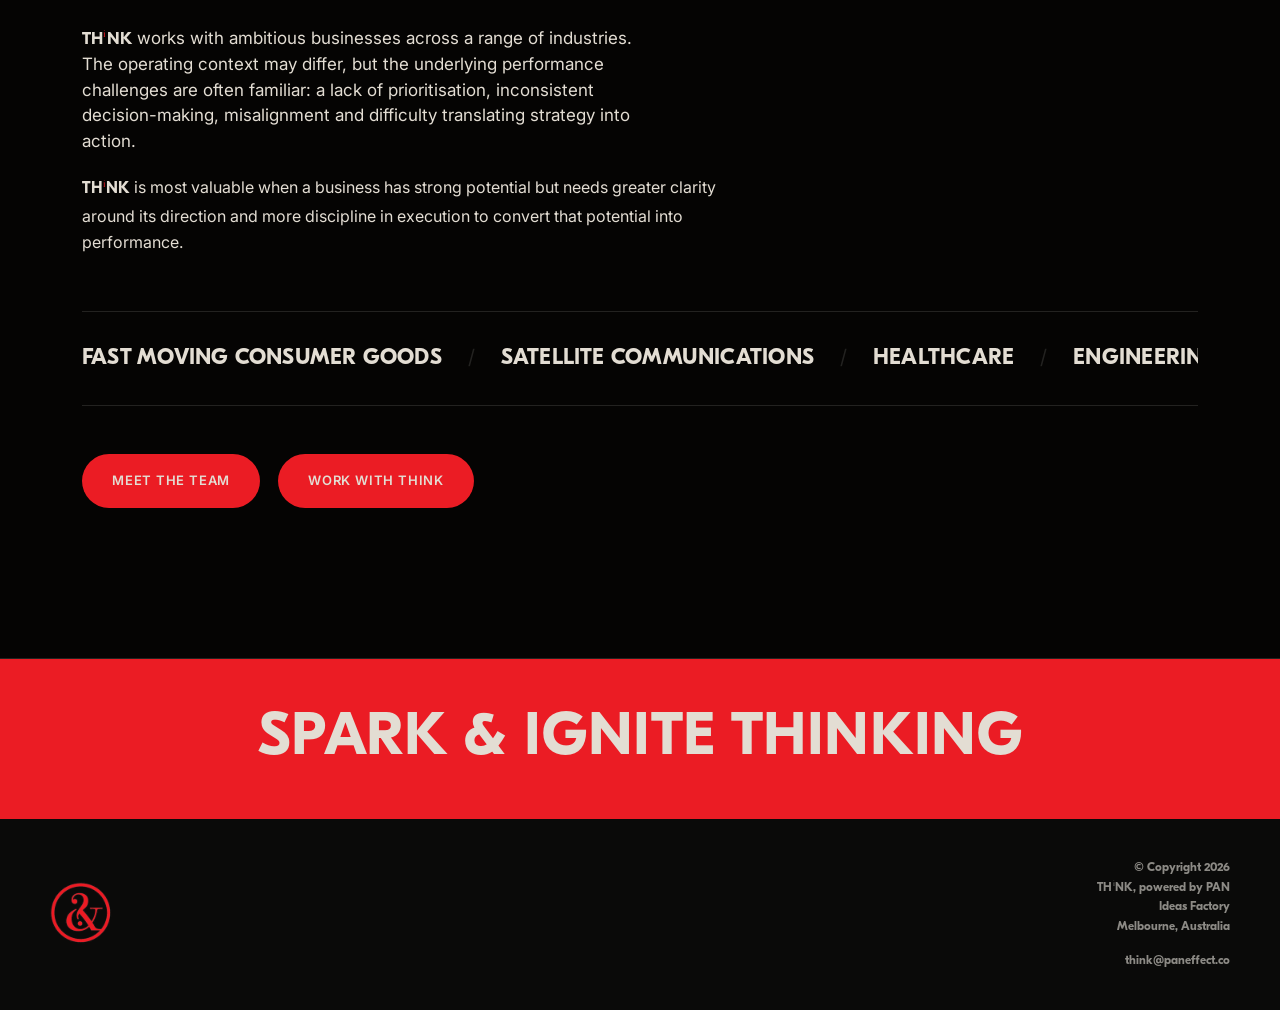
==== commit c442c00e: "Add files via upload" ====
--- a/about.html
+++ b/about.html
@@ -1530,6 +1530,9 @@
     // Same-origin path that netlify.toml proxies straight to the Substack feed.
     // Being same-origin means no CORS problem and no third-party proxy to go down.
     const SAME_ORIGIN_FEED = '/substack-feed';
+    // thinkbypan.co is served by GitHub Pages, where /substack-feed doesn't exist,
+    // so fall back to the Netlify Function directly (it sends a CORS header).
+    const NETLIFY_FEED = 'https://thinkbypan.netlify.app/substack-feed';
     const FETCH_TIMEOUT_MS = 8000;
     const CACHE_KEY = 'think_substack_feed_v1';
     const CACHE_TTL_MS = 30 * 60 * 1000;
@@ -1634,7 +1637,10 @@
     }
     // 1st choice: the site's own Netlify proxy (see netlify.toml).
     function fetchViaNetlify(){
-      return fetchWithTimeout(SAME_ORIGIN_FEED)
+      return fetchFeedXml(SAME_ORIGIN_FEED).catch(() => fetchFeedXml(NETLIFY_FEED));
+    }
+    function fetchFeedXml(url){
+      return fetchWithTimeout(url)
         .then(res => { if(!res.ok) throw new Error('Feed proxy ' + res.status); return res.text(); })
         .then(xmlText => {
           const items = parseRssXml(xmlText);
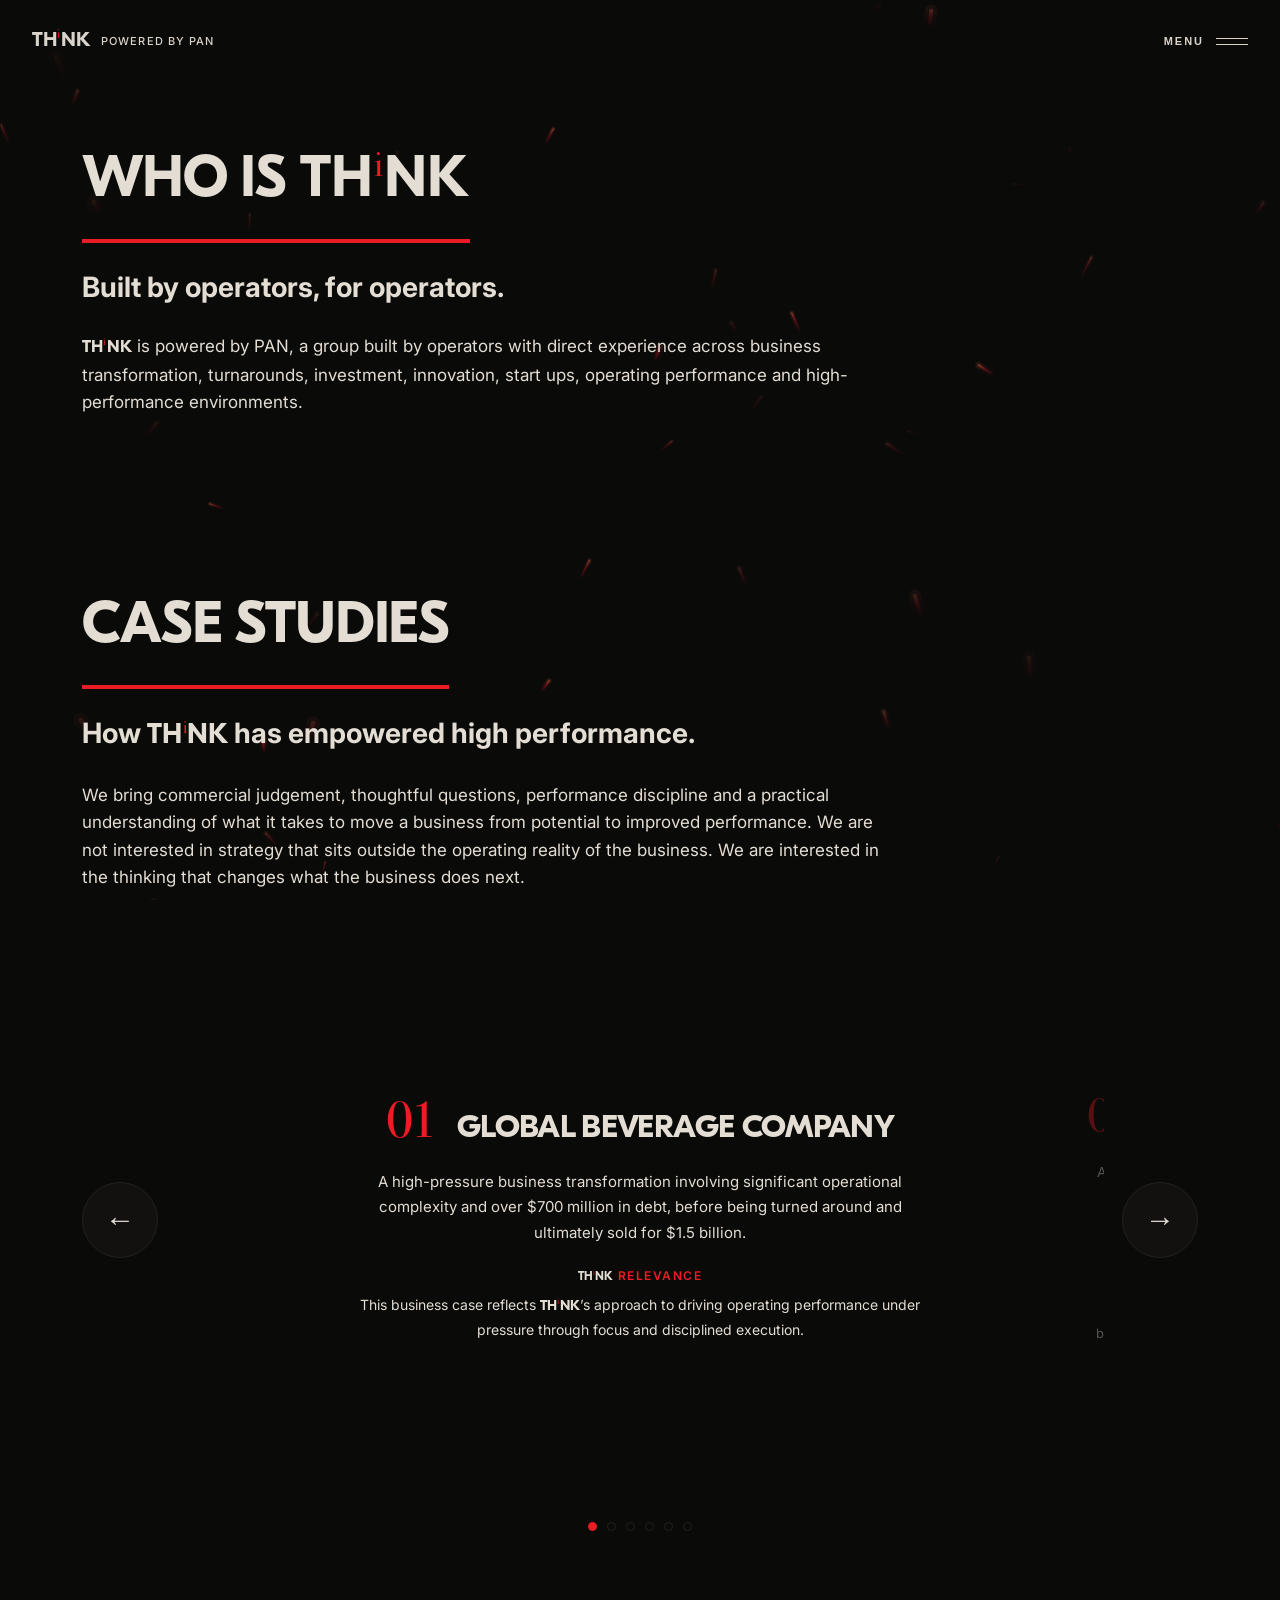
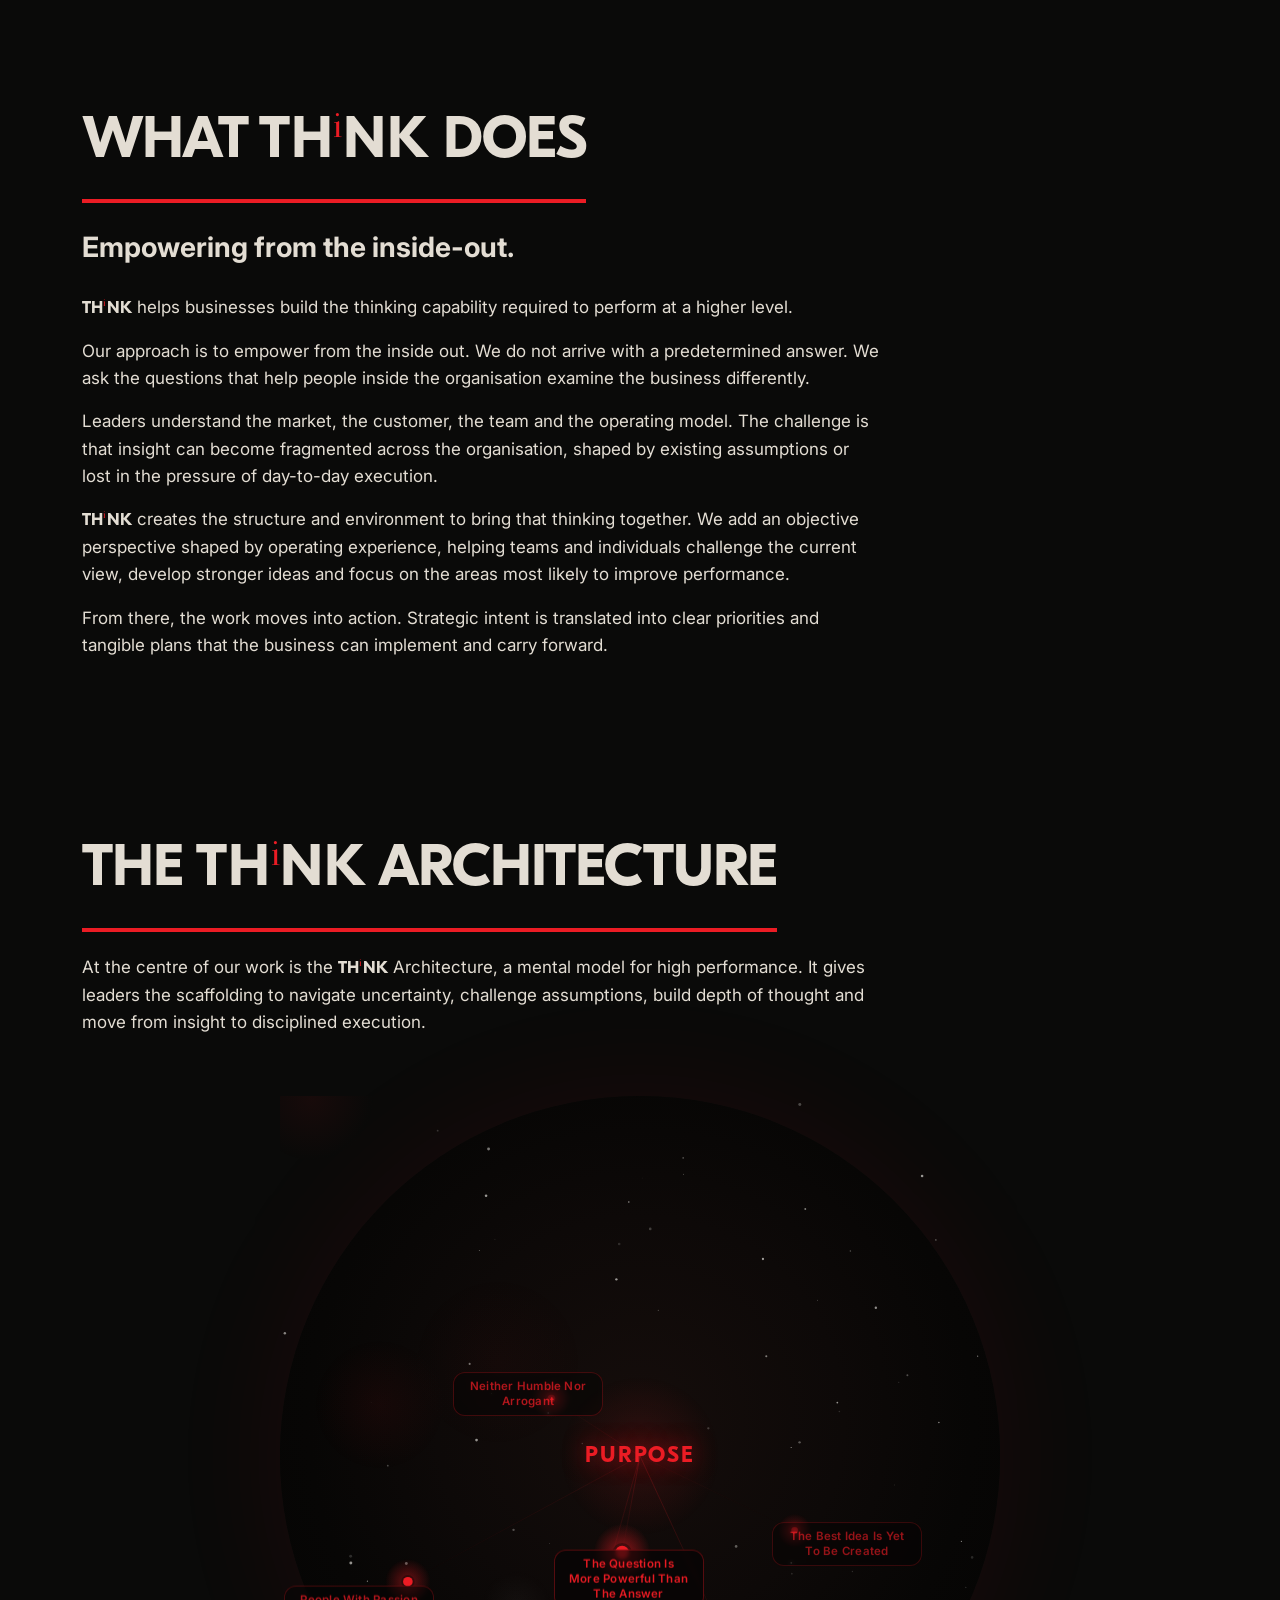
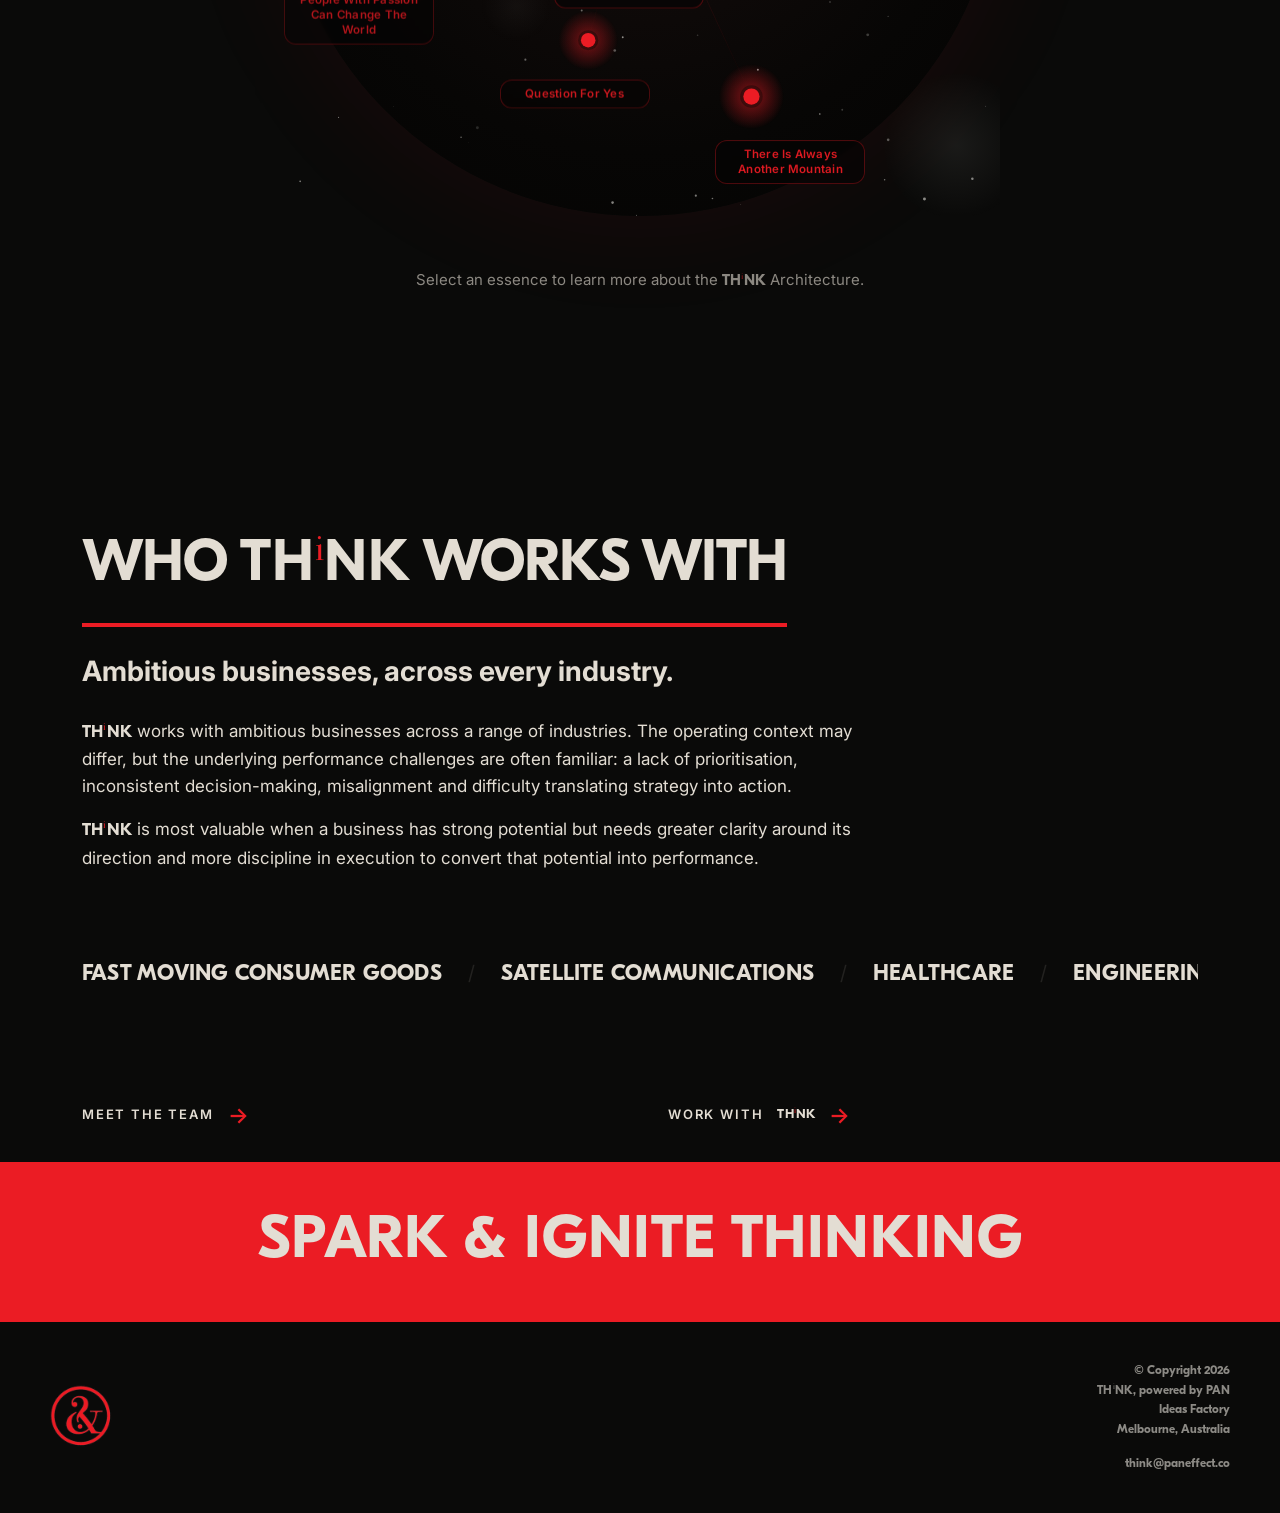
==== commit 967f4487: "Add files via upload" ====
--- a/about.html
+++ b/about.html
@@ -34,10 +34,11 @@
     --line:#232220;
     --red:#eb1c24;
     --panel:#121110;
+    --beige:#E3DDD3;
     --serif-tight: -0.02em;
   }
   *{margin:0;padding:0;box-sizing:border-box;}
-  html{scroll-behavior:smooth;background:#050403;}
+  html{scroll-behavior:smooth;background:#0a0a09;}
   body{
     background:transparent;
     color:var(--ink);
@@ -148,7 +149,7 @@
     font-family:'GT Eesti Display','Archivo',sans-serif;font-weight:800;
     font-size:clamp(32px,7vw,64px);text-transform:uppercase;
     color:var(--ink);
-    padding:10px 0;border-bottom:1px solid var(--line);
+    padding:10px 0;
     transition:color .25s, padding-left .25s;
   }
   .overlay nav a:hover{color:var(--ink);padding-left:14px;}
@@ -162,7 +163,7 @@
   .overlay-foot a{color:var(--red);text-decoration:none;transition:opacity .25s ease;}
   .overlay-foot a:hover{opacity:.7;}
 
-  section{position:relative;padding:min(18vh,150px) 0;border-bottom:1px solid var(--line);}
+  section{position:relative;padding:min(18vh,150px) 0;}
   /* --eyebrow-gap: the single spacing between a section eyebrow (.num or
      .eyebrow) and its title, applied identically everywhere. */
   :root{--eyebrow-gap:22px;}
@@ -182,10 +183,7 @@
   /* HERO */
   #hero{
     min-height:100vh;display:flex;flex-direction:column;justify-content:center;
-    border-bottom:1px solid var(--line);
-    background:
-      radial-gradient(ellipse 80% 60% at 50% 0%, rgba(235,28,36,0.14), transparent 60%),
-      var(--black);
+    background:var(--black);
   }
   #hero .wrap{padding-top:100px;}
   .hero-head{
@@ -287,10 +285,11 @@
   /* WHAT / WHY split */
   .gap-copy{max-width:680px;color:var(--ink);font-size:16px;line-height:1.75;margin-top:32px;}
   .gap-copy + .gap-copy{margin-top:16px;}
+  /* same font, size and spacing as the body copy above it, just in red */
   .mindset-quote{
-    font-family:'GT Eesti Display','Archivo',sans-serif;font-weight:700;font-style:italic;
-    color:var(--red);font-size:clamp(15px,1.6vw,18px);line-height:1.4;
-    max-width:680px;margin:20px 0;
+    font-family:'Inter',sans-serif;font-weight:400;font-style:normal;
+    color:var(--red);font-size:17px;line-height:1.6;
+    max-width:calc(var(--jp-width, 832px) - var(--jp-bleed, 48px));margin:16px 0 0;
   }
   .big-stat{font-family:'GT Eesti Display','Archivo',sans-serif;font-size:clamp(40px,6vw,80px);font-weight:800;color:var(--ink);}
 
@@ -298,11 +297,10 @@
   .triad{margin-top:56px;display:flex;flex-direction:column;}
   .triad-row{
     display:grid;grid-template-columns:180px 1fr 40px;gap:24px;align-items:center;
-    padding:26px 0;border-top:1px solid var(--line);
+    padding:26px 0;
     transition:padding-left .3s;
   }
   .triad-row:hover{padding-left:14px;}
-  .triad-row:last-child{border-bottom:1px solid var(--line);}
   .triad-row .from{color:var(--ink);font-size:14px;}
   .triad-row .to{font-family:'GT Eesti Display','Archivo',sans-serif;font-weight:700;font-size:19px;}
   .triad-row .arrow{color:var(--red);font-size:20px;text-align:right;}
@@ -319,24 +317,22 @@
   .taas-line{max-width:600px;color:var(--ink);font-size:18px;margin-top:24px;}
 
   /* pillars */
-  .pillars{display:grid;grid-template-columns:repeat(3,1fr);gap:1px;background:var(--line);margin-top:56px;}
+  .pillars{display:grid;grid-template-columns:repeat(3,1fr);gap:1px;background:transparent;margin-top:56px;}
   @media (max-width:800px){.pillars{grid-template-columns:1fr;}}
-  .pillar{background:var(--black);padding:38px 30px;transition:background .3s;}
-  .pillar:hover{background:var(--panel);}
+  .pillar{background:transparent;padding:38px 30px;transition:background-color .45s ease;}
   .pillar .num{margin-bottom:30px;}
   .pillar h3{font-size:22px;margin-bottom:14px;}
   .pillar p{color:var(--ink);font-size:15px;}
 
   /* how we help grid */
-  .help-grid{display:grid;grid-template-columns:repeat(4,1fr);gap:1px;background:var(--line);margin-top:56px;}
+  .help-grid{display:grid;grid-template-columns:repeat(4,1fr);gap:1px;background:transparent;margin-top:56px;}
   @media (max-width:900px){.help-grid{grid-template-columns:repeat(2,1fr);}}
   @media (max-width:520px){.help-grid{grid-template-columns:1fr;}}
   .help-card{
-    background:var(--black);padding:34px 26px;min-height:230px;
+    background:transparent;padding:34px 26px;min-height:230px;
     display:flex;flex-direction:column;justify-content:space-between;
-    cursor:pointer;transition:background .3s;
-  }
-  .help-card:hover{background:var(--panel);}
+    cursor:pointer;transition:background-color .45s ease;
+  }
   .help-card .num{color:var(--ink);}
   .help-card h3{font-size:20px;margin:14px 0 10px;}
   .help-card p{
@@ -345,24 +341,39 @@
   }
   .help-card:hover p, .help-card.active p{max-height:120px;}
 
+  /* same reversed PAN hover as the home panels: the card under the cursor fills beige and its
+     beige text flips to black (red accents stay red). --ink is re-pointed inside the card only. */
+  @media (hover:hover){
+    .pillar:hover, .help-card:hover, .impact-card:hover{background-color:var(--beige);--ink:var(--black);}
+  }
+  .help-card.active{background-color:var(--beige);--ink:var(--black);}
+
   /* IDEAS PAGE: live Substack feed columns */
   .ideas-feed{
     display:grid;grid-template-columns:1fr 1fr;gap:64px;
-    margin-top:64px;padding-top:48px;border-top:1px solid var(--line);
+    margin-top:64px;padding-top:48px;
   }
   @media (max-width:800px){.ideas-feed{grid-template-columns:1fr;gap:44px;}}
+  /* column titles match the page subtitle (e.g. 'Ideas to spark & ignite thinking.') */
   .feed-col-title{
-    font-family:'Inter',sans-serif;font-size:12px;font-weight:600;
-    letter-spacing:.18em;text-transform:uppercase;color:var(--red);
-    padding-bottom:16px;margin-bottom:24px;border-bottom:1px solid var(--line);
+    font-family:'Inter',sans-serif;font-weight:700;
+    font-size:clamp(20px,2.4vw,28px);line-height:1.3;
+    letter-spacing:0;text-transform:none;color:var(--ink);
+    padding-bottom:0;margin-bottom:12px;
   }
   .feed-list{display:flex;flex-direction:column;gap:26px;}
+  /* each Substack item is a panel that fills beige on hover, like the home page panels */
+  .feed-list{margin:0 -28px;gap:6px;}
   .feed-item{
-    display:block;padding-bottom:26px;border-bottom:1px solid var(--line);
-    transition:opacity .25s;
-  }
-  .feed-item:last-child{border-bottom:none;padding-bottom:0;}
-  .feed-item:hover{opacity:.75;}
+    display:block;padding:26px 28px;color:var(--ink);
+    background-color:transparent;transition:background-color .45s ease, color .45s ease;
+  }
+  @media (hover:hover){
+    .feed-item:hover{background-color:var(--beige);--ink:var(--black);}
+  }
+  .feed-item:focus-visible{background-color:var(--beige);--ink:var(--black);outline:none;}
+  .feed-status{padding:0 28px;}
+  @media (max-width:640px){.feed-list{margin:0 -20px;}.feed-item{padding:22px 20px;}.feed-status{padding:0 20px;}}
   .feed-item-date{
     font-family:'Inter',sans-serif;font-size:11px;font-weight:600;
     letter-spacing:.1em;text-transform:uppercase;color:var(--ink);opacity:.55;
@@ -372,46 +383,93 @@
     font-size:19px;line-height:1.28;margin:10px 0 8px;
     text-transform:none;letter-spacing:0;transition:color .2s;
   }
-  .feed-item:hover .feed-item-title{color:var(--red);}
+  .feed-item-title{color:var(--ink);transition:color .45s ease;}
   .feed-item-sub{color:var(--ink);opacity:.75;font-size:14px;line-height:1.55;font-family:'Inter',sans-serif;}
   .feed-status{color:var(--ink);opacity:.6;font-size:14px;line-height:1.6;}
   .feed-status a{color:var(--red);text-decoration:underline;text-underline-offset:3px;}
 
-  /* IDEAS PAGE: subtle Substack subscribe strip */
+  /* IDEAS PAGE: Substack subscribe, sitting under the title block; the email field
+     matches the Exchange form fields (underline, beige while typing) */
   .ideas-subscribe{
-    display:flex;flex-direction:column;align-items:flex-start;gap:18px;
-    margin:48px 0 8px;padding:18px 24px 18px 20px;
-    border-left:2px solid var(--red);
-  }
-  .ideas-subscribe-copy{max-width:420px;}
-  .ideas-subscribe-label{
-    font-family:'Inter',sans-serif;font-size:11px;font-weight:600;
-    letter-spacing:.16em;text-transform:uppercase;color:var(--red);
-    display:block;margin-bottom:6px;
-  }
-  .ideas-subscribe-title{
-    font-family:'Inter',sans-serif;font-size:14px;line-height:1.55;
-    color:var(--ink);opacity:.85;margin:0;
-  }
-  .ideas-subscribe-title .brand-logo{font-size:.95em;}
-  .ideas-subscribe-form{display:flex;gap:10px;flex-wrap:wrap;flex-shrink:0;}
+    display:flex;align-items:flex-end;gap:20px;flex-wrap:wrap;
+    margin-top:34px;max-width:calc(var(--jp-width, 832px) - var(--jp-bleed, 48px));
+  }
   .ideas-subscribe-input{
-    font-family:'Inter',sans-serif;font-size:13px;color:var(--ink);
-    background:transparent;border:1px solid var(--line);border-radius:100px;
-    padding:11px 18px;min-width:220px;outline:none;transition:border-color .2s;
+    flex:1;min-width:220px;
+    font-family:'Inter',sans-serif;font-size:16px;color:var(--ink);
+    background:transparent;border:none;border-bottom:1px solid var(--line);border-radius:0;
+    padding:12px 14px;outline:none;caret-color:var(--red);
+    transition:border-color .25s, background-color .45s ease, color .45s ease;
   }
   .ideas-subscribe-input::placeholder{color:var(--ink);opacity:.5;}
-  .ideas-subscribe-input:focus{border-color:var(--red);}
-  .ideas-subscribe-btn{
-    font-family:'Inter',sans-serif;font-weight:600;font-size:12px;letter-spacing:.06em;text-transform:uppercase;
-    background:var(--red);color:var(--black);border:none;border-radius:100px;
-    padding:11px 26px;cursor:pointer;transition:background .2s, transform .2s;
-  }
-  .ideas-subscribe-btn:hover{background:var(--ink);transform:translateY(-1px);}
+  .ideas-subscribe-input:focus{border-color:var(--red);background-color:var(--beige);color:var(--black);}
+  .ideas-subscribe-input:focus::placeholder{color:var(--black);}
+  .ideas-subscribe-btn{border:none;cursor:pointer;flex:none;}
+  /* intro copy: same size and width as the Exchange intro */
+  #media .s-head{max-width:none;}
+  #media .ideas-intro{margin-top:44px;}
+  #media .ideas-intro .lede{max-width:calc(var(--jp-width, 832px) - var(--jp-bleed, 48px));margin-top:0;}
+  #media .ideas-intro .lede + .lede{margin-top:16px;}
+  #media .ideas-intro .lede.ideas-explore{margin-top:40px;}
   @media (max-width:700px){
-    .ideas-subscribe-form{width:100%;}
-    .ideas-subscribe-input{flex:1;min-width:0;}
-  }
+    .ideas-subscribe-input{min-width:0;width:100%;flex:1 1 100%;}
+  }
+  /* subscribe sits in the same beige-on-hover box as the Exchange sign-up */
+  /* box lines up with the copy: same left edge and same width as the paragraphs above */
+  .join-panel.ideas-sub-panel{margin:40px 0 0;max-width:calc(var(--jp-width, 832px) - var(--jp-bleed, 48px));}
+  .ideas-sub-panel .ideas-subscribe{margin-top:0;max-width:none;}
+  .join-panel:hover .ideas-subscribe-input, .join-panel:focus-within .ideas-subscribe-input{border-bottom-color:rgba(10,10,9,0.25);}
+  .join-panel .ideas-subscribe-input:focus{background-color:var(--black);color:var(--beige);border-color:var(--red);}
+  .join-panel .ideas-subscribe-input:focus::placeholder{color:var(--beige);}
+  /* Ideas page ends flush on the banner: the 'explore more' link is the last panel */
+  #media{padding-bottom:0;}
+  .ideas-more{
+    display:flex;align-items:center;gap:14px;margin:40px -28px 0;padding:30px 28px;
+    font-family:'Inter',sans-serif;font-weight:600;font-size:13px;letter-spacing:.14em;text-transform:uppercase;
+    color:var(--ink);background-color:transparent;transition:background-color .45s ease, color .45s ease;
+  }
+  .ideas-more-arrow{color:var(--red);font-size:22px;letter-spacing:0;transition:transform .3s;}
+  @media (hover:hover){
+    .ideas-more:hover{background-color:var(--beige);--ink:var(--black);}
+    .ideas-more:hover .ideas-more-arrow{transform:translateX(8px);}
+  }
+  .ideas-more:focus-visible{background-color:var(--beige);--ink:var(--black);outline:none;}
+  @media (max-width:640px){.ideas-more{margin:32px -20px 0;padding:26px 20px;}}
+
+  /* ===== Mirrored section style (TaaS + About), matching Ideas / Exchange:
+     big title with red rule, bold subtitle, then body copy at one size and width ===== */
+  .x-sec .x-head{max-width:none;text-align:left;margin-left:0;margin-right:0;}
+  .x-sec h2.ex-title{margin:0;max-width:none;}
+  .x-sec .x-head .ex-tagline + .lede,
+  .x-sec .x-head .ex-tagline + .bio-copy{margin-top:28px;}
+  .x-sec .lede, .x-sec .bio-copy, .x-sec .taas-line, .x-sec .gap-copy{
+    font-size:17px;line-height:1.6;color:var(--ink);
+    max-width:calc(var(--jp-width, 832px) - var(--jp-bleed, 48px));margin-left:0;margin-right:0;
+  }
+  .x-sec .bio-copy, .x-sec .gap-copy{margin-top:16px;}
+  .x-sec .x-head + .taas-line, .x-sec .x-head + .gap-copy{margin-top:28px;}
+  .x-sec .taas-line{margin-top:16px;}
+  /* About architecture: heading block now left-aligned; the visual stays centred */
+  #architecture.x-sec .x-head{text-align:left;}
+  /* TaaS closing form: same layout as the Exchange sign-up, flush on the banner */
+  #final.x-sec{text-align:left;padding-bottom:0;}
+  #final.x-sec h2.ex-title{margin:0;max-width:none;}
+  #final.x-sec .lede{margin-top:28px;}
+  #final.x-sec .join-panel{margin-top:40px;padding-top:22px;}
+  #final.x-sec .enquiry-form{margin:0;max-width:none;}
+  /* About closing links: two panels flush on the banner */
+  #who.x-sec{padding-bottom:0;}
+  /* About page: tighter spacing between sections */
+  #different, #cases, #does, #architecture, #who{padding-top:min(10vh,90px);padding-bottom:min(10vh,90px);}
+  #different{padding-top:min(18vh,150px);}
+  /* TaaS page: same tighter section spacing as About */
+  #taas, #offerings, #mindset, #faq, #final{padding-top:min(10vh,90px);padding-bottom:min(10vh,90px);}
+  #taas{padding-top:min(18vh,150px);}
+  #final.x-sec{padding-bottom:0;}
+  #who.x-sec{padding-bottom:0;}
+  .x-more-row{display:grid;grid-template-columns:1fr 1fr;margin:48px -28px 0;}
+  .x-more-row .ideas-more{margin:0;}
+  @media (max-width:640px){.x-more-row{grid-template-columns:1fr;margin:36px -20px 0;}}
 
   /* architecture: solar system visual */
   #architecture{text-align:center;overflow:hidden;}
@@ -453,10 +511,15 @@
   @media (min-width:640px){
     .arch-label{width:150px;font-size:11.5px;}
   }
+  /* essence statements fill beige on hover / when selected, like the panels across the site */
+  .arch-label{transition:opacity .25s, border-color .25s, background-color .45s ease, color .45s ease;}
   .arch-label:hover, .arch-label.active{
-    border-color:var(--red);
-    background:rgba(20,8,6,0.85);
-  }
+    border-color:var(--beige);
+    background:var(--beige);
+    backdrop-filter:none;
+    opacity:1 !important;z-index:200 !important;
+  }
+  .arch-label:hover .dot, .arch-label.active .dot{box-shadow:none;}
   .arch-label .dot{
     display:inline-block;width:6px;height:6px;border-radius:50%;
     margin-right:7px;vertical-align:middle;
@@ -471,9 +534,9 @@
     transition:border-color .25s, background .25s, text-shadow .25s;
   }
   .arch-purpose-tag:hover, .arch-purpose-tag.active{
-    border-color:var(--red);
-    background:rgba(20,8,6,0.55);
-    text-shadow:0 0 30px rgba(235,28,36,0.8);
+    border-color:var(--beige);
+    background:var(--beige);
+    text-shadow:none;
   }
   .arch-caption{
     margin-top:34px;min-height:104px;color:var(--ink);font-size:15px;max-width:520px;margin-left:auto;margin-right:auto;
@@ -523,7 +586,6 @@
   /* who is for: dynamic scrolling industries ticker (mixes GT Eesti bold + red Bodoni 72) */
   .industries-marquee{
     margin-top:56px;overflow:hidden;padding:30px 0;
-    border-top:1px solid var(--line);border-bottom:1px solid var(--line);
   }
   .industries-track{
     display:flex;align-items:baseline;gap:26px;width:max-content;white-space:nowrap;
@@ -562,14 +624,13 @@
   }
 
   /* ===== TaaS page: track-record impact grid (GT Eesti bold labels + red Bodoni 72 figures) ===== */
-  .impact-grid{display:grid;grid-template-columns:repeat(3,1fr);gap:1px;background:var(--line);margin-top:56px;}
+  .impact-grid{display:grid;grid-template-columns:repeat(3,1fr);gap:1px;background:transparent;margin-top:56px;}
   @media (max-width:900px){.impact-grid{grid-template-columns:repeat(2,1fr);}}
   @media (max-width:600px){.impact-grid{grid-template-columns:1fr;}}
   .impact-card{
-    background:var(--black);padding:38px 30px;transition:background .3s;
+    background:transparent;padding:38px 30px;transition:background-color .45s ease;
     display:flex;flex-direction:column;gap:14px;
   }
-  .impact-card:hover{background:var(--panel);}
   .impact-figure{
     font-family:'Bodoni 72','Bodoni Moda','Bodoni MT',Georgia,serif;
     font-style:normal;color:var(--red);font-weight:500;font-size:clamp(24px,3vw,34px);line-height:1.15;
@@ -593,7 +654,7 @@
     position:relative;perspective:1800px;cursor:pointer;outline:none;
     min-height:var(--offer-h, 440px);
     display:flex;flex-direction:column;
-    border:1px solid var(--line);background:linear-gradient(180deg, rgba(235,28,36,0.04), transparent);
+    background:transparent;
   }
   /* flex:1 makes the inner (and its grid-stacked faces) fill the full card
      height even when the card is stretched taller than its content, so the
@@ -622,7 +683,7 @@
   .offer-front{justify-content:center;background:transparent;}
   .offer-back{
     transform:rotateY(180deg);justify-content:flex-start;
-    background:var(--black);
+    background:var(--beige);--ink:var(--black);
   }
   .offer-slide-head{display:flex;align-items:baseline;gap:14px;margin-bottom:16px;flex-wrap:wrap;}
   .offer-index{
@@ -684,14 +745,18 @@
   .case-tile{
     flex:0 0 auto;width:min(680px, 78vw);
     display:flex;flex-direction:column;justify-content:center;
-    border:1px solid var(--line);
-    background:linear-gradient(180deg, rgba(235,28,36,0.04), transparent);
+    background:transparent;
     padding:48px 52px;
     text-align:center;
     opacity:.35;transform:scale(.92);
     transition:opacity .5s ease, transform .5s ease;
   }
-  .case-tile.is-active{opacity:1;transform:scale(1);border-color:var(--red);}
+  .case-tile.is-active{opacity:1;transform:scale(1);}
+  /* beige panel on hover, like the home page panels (the centred, active case study) */
+  .case-tile{color:var(--ink);transition:opacity .5s ease, transform .5s ease, background-color .45s ease;}
+  @media (hover:hover){
+    .case-tile.is-active:hover{background-color:var(--beige);--ink:var(--black);}
+  }
   @media (max-width:700px){
     .case-tile{padding:44px 46px 32px;width:100%;max-width:100%;}
     .case-strip-wrap{gap:0;}
@@ -747,9 +812,8 @@
   .does-layout{display:block;margin-top:0;}
   .does-fade-stage{
     position:relative;
-    border-left:1px solid var(--line);
-  }
-  @media (max-width:900px){.does-fade-stage{min-height:140px;border-left:none;border-top:1px solid var(--line);padding-top:36px;}}
+  }
+  @media (max-width:900px){.does-fade-stage{min-height:140px;padding-top:36px;}}
   .does-fade-word{
     position:absolute;left:44px;right:16px;
     font-family:'Bodoni 72','Bodoni Moda','Bodoni MT',Georgia,serif;font-weight:500;
@@ -767,8 +831,6 @@
 
 
   /* FAQ */
-  .faq-item{border-top:1px solid var(--line);}
-  .faq-item:last-child{border-bottom:1px solid var(--line);}
   .faq-q{
     width:100%;text-align:left;background:none;border:none;color:var(--red);
     display:flex;justify-content:space-between;align-items:center;gap:20px;
@@ -779,6 +841,11 @@
   .faq-item.open .plus{transform:rotate(45deg);}
   .faq-a{max-height:0;overflow:hidden;transition:max-height .35s ease;}
   .faq-a p{color:var(--ink);font-size:15px;padding:0 0 26px;max-width:680px;}
+  /* FAQ rows are panels: beige on hover (and while open), like the home page panels */
+  .faq-item{margin:0 -28px;padding:0 28px;color:var(--ink);background-color:transparent;transition:background-color .45s ease;}
+  @media (hover:hover){ .faq-item:hover{background-color:var(--beige);--ink:var(--black);} }
+  .faq-item.open{background-color:var(--beige);--ink:var(--black);}
+  @media (max-width:640px){ .faq-item{margin:0 -20px;padding:0 20px;} }
   /* THiNK wordmark reads fully red in the FAQ only (questions and answers),
      rather than its usual beige-with-red-i everywhere else on the site. */
   #faq .brand-logo{color:var(--red);}
@@ -786,7 +853,7 @@
   /* final CTA */
   #final{
     text-align:center;padding-top:min(22vh,180px);padding-bottom:min(16vh,140px);
-    background:radial-gradient(ellipse 70% 60% at 50% 100%, rgba(235,28,36,0.12), transparent 60%);
+    background:transparent;
   }
   #final h2{font-size:clamp(30px,5vw,58px);line-height:1.12;max-width:900px;margin:0 auto 18px;}
   #final .lede{margin-top:0;}
@@ -813,7 +880,8 @@
   }
   .home-hero{
     display:flex;flex-direction:column;align-items:flex-start;text-align:left;
-    padding:min(16vh,130px) 6vw 150px;max-width:1400px;margin:0 auto;
+    --hero-top:min(16vh,130px);
+    padding:var(--hero-top) 6vw 64px;max-width:1400px;margin:0 auto;
     position:relative;z-index:2;width:100%;
   }
   .hero-mark{
@@ -838,9 +906,14 @@
     max-width:520px;margin:6px 0 0;
   }
   .hero-flourish{
-    position:absolute;right:min(6vw,90px);bottom:min(6vh,60px);
-    width:min(220px,26vw);height:auto;opacity:.16;
+    /* right-hand side, top edge in line with the top of the title */
+    position:absolute;right:6vw;top:var(--hero-top, min(16vh,130px));bottom:auto;
+    width:min(220px,22vw);height:auto;opacity:.16;
     pointer-events:none;z-index:1;
+  }
+  @media (max-width:760px){
+    /* narrow screens: tuck it beside the button so it never sits on the title */
+    .hero-flourish{top:auto;bottom:56px;width:54px;}
   }
   .home-sub{
     font-family:'GT Eesti Display','Archivo',sans-serif;font-weight:700;text-transform:none;
@@ -883,7 +956,7 @@
     100%{opacity:0;transform:translateX(50%) translateY(-3px);}
   }
   @media (max-width:800px){
-    .home-hero{padding-bottom:130px;}
+    .home-hero{padding-bottom:56px;}
     .value-whisper{font-size:10px;}
   }
   @media (prefers-reduced-motion: reduce){
@@ -892,18 +965,14 @@
   
   .panels{
     display:grid;grid-template-columns:repeat(3,1fr);
-    border-top:1px solid var(--line);
   }
   @media (max-width:900px){.panels{grid-template-columns:1fr;}}
   .panel-btn{
     all:unset;cursor:pointer;text-align:left;box-sizing:border-box;
     display:flex;flex-direction:column;justify-content:space-between;
     min-height:min(62vh,620px);padding:56px 48px;position:relative;
-    border-right:1px solid var(--line);
-    background:rgba(5,4,3,0.28);transition:background .35s;
-  }
-  .panel-btn:last-child{border-right:none;}
-  .panel-btn:hover{background:rgba(18,16,15,0.88);}
+    background:transparent;
+  }
   .panel-num{font-family:'GT Eesti Display','Archivo',sans-serif;font-size:13px;color:var(--red);font-weight:700;letter-spacing:.05em;}
   .panel-title{margin:26px 0 16px;line-height:1.05;display:flex;flex-direction:column;gap:8px;}
   .panel-lead{
@@ -943,9 +1012,29 @@
   }
   .panel-btn:hover .panel-arrow{transform:translateX(8px);}
   @media (max-width:900px){
-    .panel-btn{border-right:none;border-top:1px solid var(--line);min-height:340px;padding:44px 32px;}
-    .panel-btn:first-child{border-top:none;}
-  }
+    .panel-btn{min-height:340px;padding:44px 32px;}
+  }
+
+  /* PAN-style hover: the panel under the cursor fills beige and its text flips to black (reverse of paneffect.co) */
+  .panel-btn{transition:background-color .45s ease;}
+  .panel-emphasis,.panel-taas-sup,.panel-sup{transition:color .45s ease;}
+  .panel-title::after{
+    content:"";display:block;height:2px;width:0;background:var(--red);
+    margin-top:6px;transition:width .45s cubic-bezier(.22,.61,.36,1);
+  }
+  @media (hover:hover){
+    .panel-btn:hover{background-color:var(--ink);}
+    .panel-btn:hover .panel-emphasis,
+    .panel-btn:hover .panel-taas-sup,
+    .panel-btn:hover .panel-sup,
+    .panel-btn:hover .panel-tag{color:var(--black);}
+    .panel-btn:hover .panel-title::after{width:64px;}
+  }
+  .panel-btn:focus-visible{background-color:var(--ink);}
+  .panel-btn:focus-visible .panel-emphasis,
+  .panel-btn:focus-visible .panel-taas-sup,
+  .panel-btn:focus-visible .panel-tag{color:var(--black);}
+  .panel-btn:focus-visible .panel-title::after{width:64px;}
 
   /* SITE-WIDE FOOTER: PAN-style flipping banner bordering a dark footer banner, no gap */
   .flip-banner{
@@ -954,7 +1043,7 @@
     display:block;margin:0;
   }
   .hero-who-cta{
-    margin:28px 0 0;
+    margin:4px 0 0;
   }
   .hero-who-cta .btn .brand-logo,
   .hero-who-cta .btn .brand-logo-i{
@@ -974,7 +1063,7 @@
     font-size:clamp(26px,5.6vw,60px);letter-spacing:.01em;
   }
   .flip-front{background:var(--red);color:var(--ink);}
-  .flip-back{background:var(--black);color:var(--red);transform:rotateX(180deg);}
+  .flip-back{background:transparent;color:var(--red);transform:rotateX(180deg);}
   @media (prefers-reduced-motion: reduce){.flip-inner{transition:none;}}
   @media (max-width:640px){
     .flip-face{font-size:clamp(14px,5vw,26px);letter-spacing:0;padding:0 20px;white-space:nowrap;}
@@ -985,7 +1074,7 @@
      matching the paneffect.co reference. */
   .site-footer{
     padding:0;margin:0;border-top:none;
-    background-color:var(--black);background-image:none;
+    background-color:transparent;background-image:none;
     position:relative;z-index:2;isolation:isolate;
     display:block;
   }
@@ -1067,11 +1156,11 @@
   }
   .audience-face{
     position:absolute;inset:0;backface-visibility:hidden;
-    border:1px solid var(--line);padding:40px 36px;
+    padding:40px 36px;
     display:flex;flex-direction:column;
   }
   .audience-front{
-    background:var(--panel);justify-content:center;gap:16px;
+    background:transparent;justify-content:center;gap:16px;
   }
   .audience-logo-title{
     font-size:26px;display:flex;align-items:baseline;flex-wrap:wrap;gap:0.22em;
@@ -1085,8 +1174,8 @@
     font-weight:500;font-size:1.05em;
   }
   .audience-back{
-    background:var(--black);transform:rotateY(180deg);
-    overflow-y:auto;gap:16px;border-color:var(--red);
+    background:var(--beige);--ink:var(--black);transform:rotateY(180deg);
+    overflow-y:auto;gap:16px;
   }
   .audience-tag{
     font-family:'GT Eesti Display','Archivo',sans-serif;font-weight:700;font-size:16px;
@@ -1116,6 +1205,44 @@
 
   /* ===== WAITLIST FORM ===== */
   .waitlist-form{max-width:640px;margin-top:50px;}
+  /* Exchange page: intro flows straight into the sign-up form, no section gap */
+  #exchange{padding-bottom:0;}
+  #waitlist{padding-top:80px;padding-bottom:0;}
+  #waitlist .waitlist-form{margin-top:0;}
+  #waitlist .join-panel{margin-top:28px;padding-top:22px;}
+  /* Join Us block: an invisible panel that fills beige on hover (and while someone is typing),
+     the same reversed PAN panel change as the home page. Negative margins keep its text
+     aligned with the intro copy above. */
+  /* --jp-bleed: how far the Join Us panel extends past the text column on each side;
+     never more than the page gutter, so the panel can't run off-screen */
+  :root{--jp-bleed:48px;--jp-width:832px;}
+  @media (max-width:1280px){:root{--jp-bleed:32px;}}
+  .join-panel{
+    margin:0 calc(-1 * var(--jp-bleed));padding:48px var(--jp-bleed);max-width:var(--jp-width);
+    background-color:transparent;color:var(--ink);transition:background-color .45s ease, color .45s ease;
+  }
+  .join-panel .waitlist-form{max-width:none;}
+  .join-panel:hover, .join-panel:focus-within{background-color:var(--beige);--ink:var(--black);}
+  .join-panel:hover .btn-primary, .join-panel:focus-within .btn-primary{color:var(--beige);}
+  .join-panel:hover .btn-primary:hover, .join-panel:focus-within .btn-primary:hover{background:var(--black);color:var(--beige);}
+  .join-panel .field input, .join-panel .field textarea{transition:border-color .25s, background-color .45s ease, color .45s ease;}
+  .join-panel:hover .field input, .join-panel:focus-within .field input{border-bottom-color:rgba(10,10,9,0.25);}
+  /* inside the beige panel the field you're typing in flips the other way: black with beige text */
+  .join-panel .field input:focus, .join-panel .field textarea:focus{background-color:var(--black);color:var(--beige);border-color:var(--red);}
+  .join-panel .field input:-webkit-autofill:focus{-webkit-text-fill-color:var(--beige);box-shadow:0 0 0 1000px var(--black) inset;}
+  @media (max-width:640px){:root{--jp-bleed:20px;}.join-panel{padding:36px var(--jp-bleed);}}
+  /* intro copy runs exactly as wide as the Join Us panel: same left edge as the text, same right edge as the panel */
+  #exchange .s-head{max-width:none;}
+  /* Exchange title block (PAN panel style): big spaced caps, red rule, then the tagline */
+  /* same font, size and spacing as the other section titles; only adds the red rule under the word */
+  .s-head h2.ex-title{width:fit-content;}
+  .ex-title::after{content:"";display:block;width:100%;height:4px;background:var(--red);margin-top:24px;}
+  .ex-tagline{
+    font-family:'Inter',sans-serif;font-weight:700;
+    color:var(--ink);font-size:clamp(20px,2.4vw,28px);line-height:1.3;margin-top:26px;
+  }
+  #exchange .ex-tagline + .lede{margin-top:28px;}
+  #exchange .lede{max-width:calc(var(--jp-width) - var(--jp-bleed));}
   .form-row{display:grid;grid-template-columns:1fr 1fr;gap:24px;}
   @media (max-width:640px){.form-row{grid-template-columns:1fr;}}
   .field{margin-top:26px;display:flex;flex-direction:column;gap:10px;}
@@ -1128,10 +1255,21 @@
   .field input[type="tel"],
   .field textarea{
     background:transparent;border:none;border-bottom:1px solid var(--line);
-    color:var(--ink);font-family:'Inter',sans-serif;font-size:16px;padding:12px 2px;
-    transition:border-color .25s;width:100%;
+    color:var(--ink);font-family:'Inter',sans-serif;font-size:16px;padding:12px 14px;
+    transition:border-color .25s, background-color .45s ease, color .45s ease;width:100%;
+    caret-color:var(--red);
   }
   .field input:focus, .field textarea:focus{outline:none;border-color:var(--red);}
+  /* reversed PAN panel state: the field you're typing in fills beige with black text */
+  .field input:focus, .field textarea:focus{background-color:var(--beige);color:var(--black);}
+  /* keep browser autofill from painting its own white/yellow box */
+  .field input:-webkit-autofill{
+    -webkit-text-fill-color:var(--ink);box-shadow:0 0 0 1000px var(--black) inset;
+    transition:background-color 9999s ease 0s;
+  }
+  .field input:-webkit-autofill:focus{
+    -webkit-text-fill-color:var(--black);box-shadow:0 0 0 1000px var(--beige) inset;
+  }
   .field textarea{resize:vertical;min-height:88px;font-family:'Inter',sans-serif;line-height:1.5;}
 
   .radio-row{display:flex;flex-wrap:wrap;gap:12px;margin-top:2px;}
@@ -1148,7 +1286,7 @@
   .form-note{margin-top:16px;color:var(--ink);font-size:13px;max-width:480px;line-height:1.6;}
 
   .form-success{
-    max-width:640px;margin-top:50px;padding:42px 40px;border:1px solid var(--line);
+    max-width:640px;margin-top:50px;padding:42px 40px;
   }
   .form-success h3{font-size:24px;margin-bottom:12px;}
   .form-success p{color:var(--ink);font-size:15px;}
@@ -1177,21 +1315,22 @@
   <div class="overlay-foot"><span class="brand-logo">TH<span class="brand-logo-i">i</span>NK</span>, powered by <a href="https://paneffect.co/" target="_blank" rel="noopener noreferrer">PAN</a></div>
 </div>
 <div class="view active" id="view-about">
-<section id="different">
+<section id="different" class="x-sec">
   <div class="wrap">
-    <span class="num">01 / Why THiNK is Different</span>
-    <div class="s-head reveal">
-      <h2>Built by <em>operators</em>,<br>for operators<span class="stop">.</span></h2>
+    <div class="s-head x-head reveal">
+      <h2 class="ex-title">Who is <span class="brand-logo">TH<span class="brand-logo-i">i</span>NK</span></h2>
+      <p class="ex-tagline">Built by operators, for operators.</p>
       <p class="lede"><strong class="brand-logo">TH<span class="brand-logo-i">i</span>NK</strong> is powered by PAN, a group built by operators with direct experience across business transformation, turnarounds, investment, innovation, start ups, operating performance and high-performance environments.</p>
     </div>
   </div>
 </section>
 
-<section id="cases">
+<section id="cases" class="x-sec">
   <div class="wrap">
-    <span class="num">02 / Case Studies</span>
-    <div class="s-head reveal">
-      <h2>How <strong class="brand-logo">TH<span class="brand-logo-i">i</span>NK</strong> has <em>empowered</em> high performance<span class="stop">.</span></h2>
+    <div class="s-head x-head reveal">
+      <h2 class="ex-title">Case studies</h2>
+      <p class="ex-tagline">How <span class="brand-logo">TH<span class="brand-logo-i">i</span>NK</span> has empowered high performance.</p>
+      <p class="lede">We bring commercial judgement, thoughtful questions, performance discipline and a practical understanding of what it takes to move a business from potential to improved performance. We are not interested in strategy that sits outside the operating reality of the business. We are interested in the thinking that changes what the business does next.</p>
     </div>
 
     <div class="case-strip-wrap reveal" id="caseStripWrap">
@@ -1203,10 +1342,10 @@
               <span class="case-index">01</span>
               <h3 class="case-title">Global Beverage Company</h3>
             </div>
-            <p class="case-context">A high-pressure business transformation involving significant debt, operating complexity and the need to restore performance. The business was carrying over $700 million in debt before being turned around and ultimately sold for $1.5 billion.</p>
+            <p class="case-context">A high-pressure business transformation involving significant operational complexity and over $700 million in debt, before being turned around and ultimately sold for $1.5 billion.</p>
             <div class="case-relevance">
               <span class="case-relevance-label"><strong class="brand-logo">TH<span class="brand-logo-i">i</span>NK</strong> Relevance</span>
-              <p>This business reflects the kind of thinking <strong class="brand-logo">TH<span class="brand-logo-i">i</span>NK</strong> brings to businesses under pressure: clarity on the current reality, sharper priorities, disciplined execution and the ability to convert constraint into commercial momentum.</p>
+              <p>This business case reflects <strong class="brand-logo">TH<span class="brand-logo-i">i</span>NK</strong>&rsquo;s approach to driving operating performance under pressure through focus and disciplined execution.</p>
             </div>
           </div>
           <div class="case-tile" data-index="1">
@@ -1217,7 +1356,7 @@
             <p class="case-context">A fast-moving consumer goods turnaround where the business was carrying more than $700 million in debt when <strong class="brand-logo">TH<span class="brand-logo-i">i</span>NK</strong> became involved. The work focused on improving performance, stabilising the operating position and creating a path toward a successful $160 million sale.</p>
             <div class="case-relevance">
               <span class="case-relevance-label"><strong class="brand-logo">TH<span class="brand-logo-i">i</span>NK</strong> Relevance</span>
-              <p><strong class="brand-logo">TH<span class="brand-logo-i">i</span>NK</strong>&rsquo;s ability to work through complexity, identify the issues that matter, and help businesses move from pressure to a clearer performance pathway.</p>
+              <p><strong class="brand-logo">TH<span class="brand-logo-i">i</span>NK</strong>&rsquo;s ability to identify critical financial and operational challenges and help businesses navigate pressure towards a clearer pathway to improved performance.</p>
             </div>
           </div>
           <div class="case-tile" data-index="2">
@@ -1228,7 +1367,7 @@
             <p class="case-context">A professional sporting environment requiring financial reset, cultural change and performance improvement. The broader transformation included the establishment of a future fund, improved profitability, repeated finals appearances and championship.</p>
             <div class="case-relevance">
               <span class="case-relevance-label"><strong class="brand-logo">TH<span class="brand-logo-i">i</span>NK</strong> Relevance</span>
-              <p>This case reflects a core <strong class="brand-logo">TH<span class="brand-logo-i">i</span>NK</strong> belief: high performance is created through the environment around people.</p>
+              <p>This case reflects a core <strong class="brand-logo">TH<span class="brand-logo-i">i</span>NK</strong> belief, that high performance is created through the environment around people.</p>
             </div>
           </div>
           <div class="case-tile" data-index="3">
@@ -1277,17 +1416,15 @@
       <button class="case-dot" data-index="5" aria-label="Show Innovative Health Start Up" type="button"></button>
     </div>
 
-    <p class="case-outro reveal">This experience shapes how we work and how we think about business. We bring commercial judgement, thoughtful questions, performance discipline and a practical understanding of what it takes to move a business from potential to improved performance.</p>
-    <p class="case-outro reveal">We are not interested in strategy that sits outside the operating reality of the business. We are interested in the thinking that changes what the business does next.</p>
   </div>
 </section>
 
-<section id="does">
+<section id="does" class="x-sec">
   <div class="wrap">
-    <span class="num">03 / What THiNK Does</span>
     <div class="does-layout">
-      <div class="s-head reveal">
-        <h2>Empowering from the <em>inside-out</em><span class="stop">.</span></h2>
+      <div class="s-head x-head reveal">
+        <h2 class="ex-title">What <span class="brand-logo">TH<span class="brand-logo-i">i</span>NK</span> does</h2>
+        <p class="ex-tagline">Empowering from the inside-out.</p>
         <p class="lede"><strong class="brand-logo">TH<span class="brand-logo-i">i</span>NK</strong> helps businesses build the thinking capability required to perform at a higher level.</p>
         <p class="bio-copy">Our approach is to empower from the inside out. We do not arrive with a predetermined answer. We ask the questions that help people inside the organisation examine the business differently.</p>
         <p class="bio-copy">Leaders understand the market, the customer, the team and the operating model. The challenge is that insight can become fragmented across the organisation, shaped by existing assumptions or lost in the pressure of day-to-day execution.</p>
@@ -1298,12 +1435,11 @@
   </div>
 </section>
 
-<section id="architecture">
+<section id="architecture" class="x-sec">
   <div class="wrap">
-    <span class="num">04 / The THiNK Architecture</span>
-    <div class="s-head reveal" style="margin:0 auto;">
-      <h2>The <span class="brand-logo">TH<span class="brand-logo-i">i</span>NK</span><br><em class="cap">Architecture</em><span class="stop">.</span></h2>
-      <p class="lede" style="margin-left:auto;margin-right:auto;">At the centre of our work is the <strong class="brand-logo">TH<span class="brand-logo-i">i</span>NK</strong> Architecture, a mental model for high performance. It gives leaders the scaffolding to navigate uncertainty, challenge assumptions, build depth of thought and move from insight to disciplined execution.</p>
+    <div class="s-head x-head reveal">
+      <h2 class="ex-title">The <span class="brand-logo">TH<span class="brand-logo-i">i</span>NK</span> Architecture</h2>
+      <p class="lede">At the centre of our work is the <strong class="brand-logo">TH<span class="brand-logo-i">i</span>NK</strong> Architecture, a mental model for high performance. It gives leaders the scaffolding to navigate uncertainty, challenge assumptions, build depth of thought and move from insight to disciplined execution.</p>
     </div>
     <div class="arch-stage reveal" id="archStage">
       <canvas id="archCanvas"></canvas>
@@ -1311,16 +1447,15 @@
       <div class="arch-purpose-tag">Purpose</div>
     </div>
     <p class="arch-caption reveal" id="archCaption">Select an essence to learn more about the <strong class="brand-logo">TH<span class="brand-logo-i">i</span>NK</strong> Architecture.</p>
-    <p class="arch-hint reveal">Hover or tap a node to explore</p>
   </div>
 </section>
 
 
-<section id="who">
+<section id="who" class="x-sec">
   <div class="wrap">
-    <span class="num">05 / Who THiNK Works With</span>
-    <div class="s-head reveal">
-      <h2>Ambitious businesses, across every <em>industry</em><span class="stop">.</span></h2>
+    <div class="s-head x-head reveal">
+      <h2 class="ex-title">Who <span class="brand-logo">TH<span class="brand-logo-i">i</span>NK</span> works with</h2>
+      <p class="ex-tagline">Ambitious businesses, across every industry.</p>
       <p class="lede"><strong class="brand-logo">TH<span class="brand-logo-i">i</span>NK</strong> works with ambitious businesses across a range of industries. The operating context may differ, but the underlying performance challenges are often familiar: a lack of prioritisation, inconsistent decision-making, misalignment and difficulty translating strategy into action.</p>
       <p class="bio-copy"><strong class="brand-logo">TH<span class="brand-logo-i">i</span>NK</strong> is most valuable when a business has strong potential but needs greater clarity around its direction and more discipline in execution to convert that potential into performance.</p>
     </div>
@@ -1352,9 +1487,9 @@
         <span class="ind">Therapeutics</span><span class="ind-sep">/</span>
       </div>
     </div>
-    <div class="cta-row reveal" style="margin-top:48px;">
-      <a href="https://paneffect.co/people/" target="_blank" rel="noopener noreferrer" class="btn btn-primary"><span>Meet the team</span></a>
-      <a href="taas.html#final" class="btn btn-primary"><span>Work with THiNK</span></a>
+    <div class="x-more-row reveal">
+      <a class="ideas-more" href="https://paneffect.co/people/" target="_blank" rel="noopener noreferrer">Meet the team <span class="ideas-more-arrow">&rarr;</span></a>
+      <a class="ideas-more" href="taas.html#final">Work with <strong class="brand-logo">TH<span class="brand-logo-i">i</span>NK</strong> <span class="ideas-more-arrow">&rarr;</span></a>
     </div>
   </div>
 </section>
@@ -2202,7 +2337,7 @@
         el.className = 'arch-label';
         el.dataset.i = i;
         el.style.color = p.color;
-        el.innerHTML = '<span class="dot" style="background:'+p.color+';color:'+p.color+'"></span>'+p.title;
+        el.innerHTML = p.title;
         el.addEventListener('click', () => setActive(i));
         el.addEventListener('mouseenter', () => { hoverIndex = i; speedMulTarget = 0.35; });
         el.addEventListener('mouseleave', () => { hoverIndex = null; if(activeIndex===null && !purposeActive) speedMulTarget = 1; });
@@ -2347,14 +2482,7 @@
         ctx.beginPath(); ctx.arc(s.x*W, s.y*H, s.r, 0, Math.PI*2); ctx.fill();
       });
 
-      // orbit paths, each on its own tilted plane
-      planets.forEach(p => {
-        ctx.beginPath();
-        ctx.ellipse(cx, cy, p.rx*R, p.ry*R, p.tilt, 0, Math.PI*2);
-        ctx.strokeStyle = RING_COLOR;
-        ctx.lineWidth = 1;
-        ctx.stroke();
-      });
+      // orbit paths are no longer drawn: the essences move on invisible orbits
 
       // advance planets along their own tilted orbital plane
       planets.forEach(p => {
@@ -2444,7 +2572,7 @@
 
     // deep, slow-breathing ember pools low in the composition
     const embers = [];
-    const emberCount = 8;
+    const emberCount = 0; // red glow pools removed: background stays flat black
     for(let i=0;i<emberCount;i++){
       embers.push({
         x: Math.random(),
@@ -2457,27 +2585,44 @@
       });
     }
 
-    // rising spark particles, like embers thrown up from a fire
+    // fire sparks: fast, motion-blurred red streaks thrown up from a fire, drawn at different depths
+    // (far = small and sharp, near = larger and out of focus), echoing the PAN site's flying-ember footage
     const sparks = [];
-    const sparkCount = 90;
-    function spawnSpark(atBottom){
+    const sparkCount = 46;
+    function spawnSpark(initial){
+      const depth = Math.random(); // 0 far .. 1 near
+      const speed = (80 + Math.random()*200) * (0.6 + depth*0.9); // px per second
+      const ang = -Math.PI/2 + (Math.random()-0.5)*1.4; // mostly upward, fanned out like an updraft
       return {
-        x: Math.random(),
-        y: atBottom ? 1 + Math.random()*0.1 : Math.random(),
-        r: 1.0 + Math.random()*2.3,
-        vy: 0.045 + Math.random()*0.09,
-        wob: Math.random()*Math.PI*2,
-        wobSpeed: 0.5 + Math.random()*1.2,
-        wobAmp: 0.004 + Math.random()*0.01,
+        x: Math.random()*W,
+        y: initial ? Math.random()*H : H + 10 + Math.random()*80,
+        vx: Math.cos(ang)*speed, vy: Math.sin(ang)*speed,
+        depth: depth,
+        width: 0.7 + depth*2.2,
         turbSeed: Math.random()*1000,
-        turbSpeed: 0.6 + Math.random()*1.1,
-        driftAmp: 0.012 + Math.random()*0.022,
+        turbSpeed: 0.8 + Math.random()*1.4,
         life: 0,
-        maxLife: 5 + Math.random()*7,
+        maxLife: 1.8 + Math.random()*3.4,
         flicker: Math.random()*Math.PI*2
       };
     }
-    for(let i=0;i<sparkCount;i++) sparks.push(spawnSpark(false));
+    for(let i=0;i<sparkCount;i++) sparks.push(spawnSpark(true));
+
+    // draws one spark as a streak along its direction of travel: a hot head with a tail that fades to nothing
+    function drawStreak(x, y, vx, vy, width, alpha){
+      const sp = Math.sqrt(vx*vx+vy*vy) || 1;
+      const len = Math.min(46, 4 + sp*0.07);
+      const tx = x - vx/sp*len, ty = y - vy/sp*len;
+      const g = ctx.createLinearGradient(tx,ty,x,y);
+      g.addColorStop(0, 'rgba(235,28,36,0)');
+      g.addColorStop(0.6, 'rgba(235,28,36,'+(alpha*0.7).toFixed(3)+')');
+      g.addColorStop(1, 'rgba(255,110,80,'+alpha.toFixed(3)+')');
+      ctx.strokeStyle = g;
+      ctx.lineCap = 'round';
+      ctx.beginPath(); ctx.moveTo(tx,ty); ctx.lineTo(x,y);
+      ctx.globalAlpha = 0.3; ctx.lineWidth = width*3.2; ctx.stroke(); // soft glow
+      ctx.globalAlpha = 1;   ctx.lineWidth = width;     ctx.stroke(); // bright core
+    }
 
     // mouse-reactive embers: a warm glow follows the cursor, stirring up hotter sparks nearby
     const mouse = { x: 0.5, y: 0.5, lastMove: -99999 };
@@ -2488,20 +2633,18 @@
     }, {passive:true});
 
     const mouseSparks = [];
-    const maxMouseSparks = 50;
-    function spawnMouseSpark(nx, ny){
+    const maxMouseSparks = 14;
+    function spawnMouseSpark(px, py){
+      const speed = 60 + Math.random()*120;
+      const ang = -Math.PI/2 + (Math.random()-0.5)*1.6;
       return {
-        x: nx, y: ny,
-        r: 1.3 + Math.random()*2.1,
-        vy: 0.09 + Math.random()*0.15,
-        wob: Math.random()*Math.PI*2,
-        wobSpeed: 0.8 + Math.random()*1.6,
-        wobAmp: 0.006 + Math.random()*0.014,
+        x: px, y: py,
+        vx: Math.cos(ang)*speed, vy: Math.sin(ang)*speed,
+        width: 0.6 + Math.random()*0.9,
         turbSeed: Math.random()*1000,
         turbSpeed: 0.8 + Math.random()*1.3,
-        driftAmp: 0.015 + Math.random()*0.025,
         life: 0,
-        maxLife: 1.5 + Math.random()*1.6,
+        maxLife: 0.8 + Math.random()*1.0,
         flicker: Math.random()*Math.PI*2
       };
     }
@@ -2523,7 +2666,7 @@
       const t = now/1000;
 
       // dark base fill so the layer reads correctly even before/without particles
-      ctx.fillStyle = '#050403';
+      ctx.fillStyle = '#0a0a09';
       ctx.fillRect(0,0,W,H);
 
       // mouse presence: fades out ~1.2s after the cursor stops moving
@@ -2549,7 +2692,7 @@
 
       // soft warm glow that follows the cursor, like embers glowing hotter where you linger
       if(mouseInfluence > 0.01){
-        const a = 0.12*mouseInfluence;
+        const a = 0.035*mouseInfluence;
         const g = ctx.createRadialGradient(mx,my,0,mx,my,proximityR);
         g.addColorStop(0, 'rgba(255,130,95,'+a.toFixed(3)+')');
         g.addColorStop(0.5, 'rgba(235,28,36,'+(a*0.55).toFixed(3)+')');
@@ -2560,87 +2703,57 @@
         ctx.fill();
       }
 
-      // stir up a few hotter sparks right where the cursor moves
-      if(mouseInfluence > 0.05 && mouseSparks.length < maxMouseSparks && Math.random() < 0.35){
+      // stir up a few faint sparks right where the cursor moves
+      if(mouseInfluence > 0.05 && mouseSparks.length < maxMouseSparks && Math.random() < 0.1){
         mouseSparks.push(spawnMouseSpark(
-          mouse.x + (Math.random()-0.5)*0.018,
-          mouse.y + (Math.random()-0.5)*0.018
+          mx + (Math.random()-0.5)*20,
+          my + (Math.random()-0.5)*20
         ));
       }
 
-      // rising sparks: unpredictable, turbulent movement — like embers caught in fire updrafts,
-      // alternating between quick rises and brief floaty pauses rather than a steady climb.
-      // sparks that drift near the cursor burn brighter and larger.
-      sparks.forEach(s => {
-        s.life += dt*motionScale;
-        const speedNoise = noise(t*s.turbSpeed, s.turbSeed);
-        const speedMul = Math.max(0.2, 1 + speedNoise*1.1); // ranges roughly 0.2x - 2.1x, non-linear
-        s.y -= s.vy*speedMul*dt*motionScale;
-        s.wob += s.wobSpeed*dt*motionScale;
-        const driftNoise = noise(t*s.turbSpeed*0.7, s.turbSeed+50);
-        const x = (s.x + Math.sin(s.wob)*s.wobAmp + driftNoise*s.driftAmp) * W;
-        const y = s.y * H;
+      // moves a spark through a turbulent updraft: sideways gusts, a little lift, light drag
+      function stepSpark(s){
+        const step = dt*motionScale;
+        s.life += step;
+        s.vx += noise(t*s.turbSpeed, s.turbSeed)*240*step;
+        s.vy += (noise(t*s.turbSpeed*0.8, s.turbSeed+40)*110 - 25)*step;
+        const drag = Math.pow(0.82, step);
+        s.vx *= drag; s.vy *= drag;
+        s.x += s.vx*step; s.y += s.vy*step;
+      }
+
+      sparks.forEach((s, i) => {
+        stepSpark(s);
         const lifeRatio = s.life / s.maxLife;
-        const fadeIn = Math.min(1, s.life*3);
-        const fadeOut = Math.max(0, 1 - lifeRatio);
-        const tw = 0.6 + 0.4*Math.sin(t*5 + s.flicker);
-        let alpha = 0.65 * fadeIn * fadeOut * tw;
-        let radius = s.r*3;
+        const fadeIn = Math.min(1, s.life*4);
+        const fadeOut = lifeRatio > 0.65 ? Math.max(0, (1 - lifeRatio)/0.35) : 1;
+        const tw = 0.65 + 0.35*Math.sin(t*7 + s.flicker);
+        // near sparks read as out of focus: wider and softer
+        const focus = s.depth > 0.78 ? 0.45 : (0.55 + s.depth*0.45);
+        let alpha = 0.6 * focus * fadeIn * fadeOut * tw;
+        let width = s.depth > 0.78 ? s.width*1.6 : s.width;
         if(mouseInfluence > 0.01){
-          const dx = x-mx, dy = y-my;
-          const dist = Math.sqrt(dx*dx+dy*dy);
-          const proximity = mouseInfluence * Math.max(0, 1 - dist/proximityR);
-          if(proximity > 0){
-            alpha = Math.min(1, alpha*(1+proximity*1.2));
-            radius = radius*(1+proximity*0.5);
-          }
+          const dx = s.x-mx, dy = s.y-my;
+          const proximity = mouseInfluence * Math.max(0, 1 - Math.sqrt(dx*dx+dy*dy)/proximityR);
+          if(proximity > 0) alpha = Math.min(1, alpha*(1+proximity*0.3));
         }
-        if(alpha > 0.01){
-          const g = ctx.createRadialGradient(x,y,0,x,y,radius);
-          g.addColorStop(0, 'rgba(255,150,120,'+alpha.toFixed(3)+')');
-          g.addColorStop(0.4, 'rgba(235,28,36,'+(alpha*0.7).toFixed(3)+')');
-          g.addColorStop(1, 'rgba(235,28,36,0)');
-          ctx.fillStyle = g;
-          ctx.beginPath();
-          ctx.arc(x,y,radius,0,Math.PI*2);
-          ctx.fill();
-        }
-        if(s.y < -0.05 || s.life > s.maxLife){
-          const idx = sparks.indexOf(s);
-          sparks[idx] = spawnSpark(true);
+        if(alpha > 0.01) drawStreak(s.x, s.y, s.vx, s.vy, width, alpha);
+        if(s.y < -60 || s.x < -60 || s.x > W+60 || s.life > s.maxLife){
+          sparks[i] = spawnSpark(false);
         }
       });
 
-      // hot cursor-trail sparks: brighter, quicker fade, dissipate like disturbed embers
+      // faint cursor sparks: short-lived streaks that flick up and vanish
       for(let i=mouseSparks.length-1;i>=0;i--){
         const s = mouseSparks[i];
-        s.life += dt*motionScale;
-        const speedNoise = noise(t*s.turbSpeed, s.turbSeed);
-        const speedMul = Math.max(0.2, 1 + speedNoise*1.1);
-        s.y -= s.vy*speedMul*dt*motionScale;
-        s.wob += s.wobSpeed*dt*motionScale;
-        const driftNoise = noise(t*s.turbSpeed*0.7, s.turbSeed+50);
-        const x = (s.x + Math.sin(s.wob)*s.wobAmp + driftNoise*s.driftAmp) * W;
-        const y = s.y * H;
+        stepSpark(s);
         const lifeRatio = s.life / s.maxLife;
         const fadeIn = Math.min(1, s.life*6);
         const fadeOut = Math.max(0, 1 - lifeRatio);
-        const tw = 0.7 + 0.3*Math.sin(t*6 + s.flicker);
-        const alpha = fadeIn * fadeOut * tw * 0.65;
-        if(alpha > 0.01){
-          const radius = s.r*2.7;
-          const g = ctx.createRadialGradient(x,y,0,x,y,radius);
-          g.addColorStop(0, 'rgba(255,185,145,'+alpha.toFixed(3)+')');
-          g.addColorStop(0.4, 'rgba(255,60,40,'+(alpha*0.75).toFixed(3)+')');
-          g.addColorStop(1, 'rgba(235,28,36,0)');
-          ctx.fillStyle = g;
-          ctx.beginPath();
-          ctx.arc(x,y,radius,0,Math.PI*2);
-          ctx.fill();
-        }
-        if(s.y < -0.05 || s.life > s.maxLife){
-          mouseSparks.splice(i,1);
-        }
+        const tw = 0.7 + 0.3*Math.sin(t*8 + s.flicker);
+        const alpha = fadeIn * fadeOut * tw * 0.28;
+        if(alpha > 0.01) drawStreak(s.x, s.y, s.vx, s.vy, s.width, alpha);
+        if(s.life > s.maxLife) mouseSparks.splice(i,1);
       }
 
       requestAnimationFrame(frame);
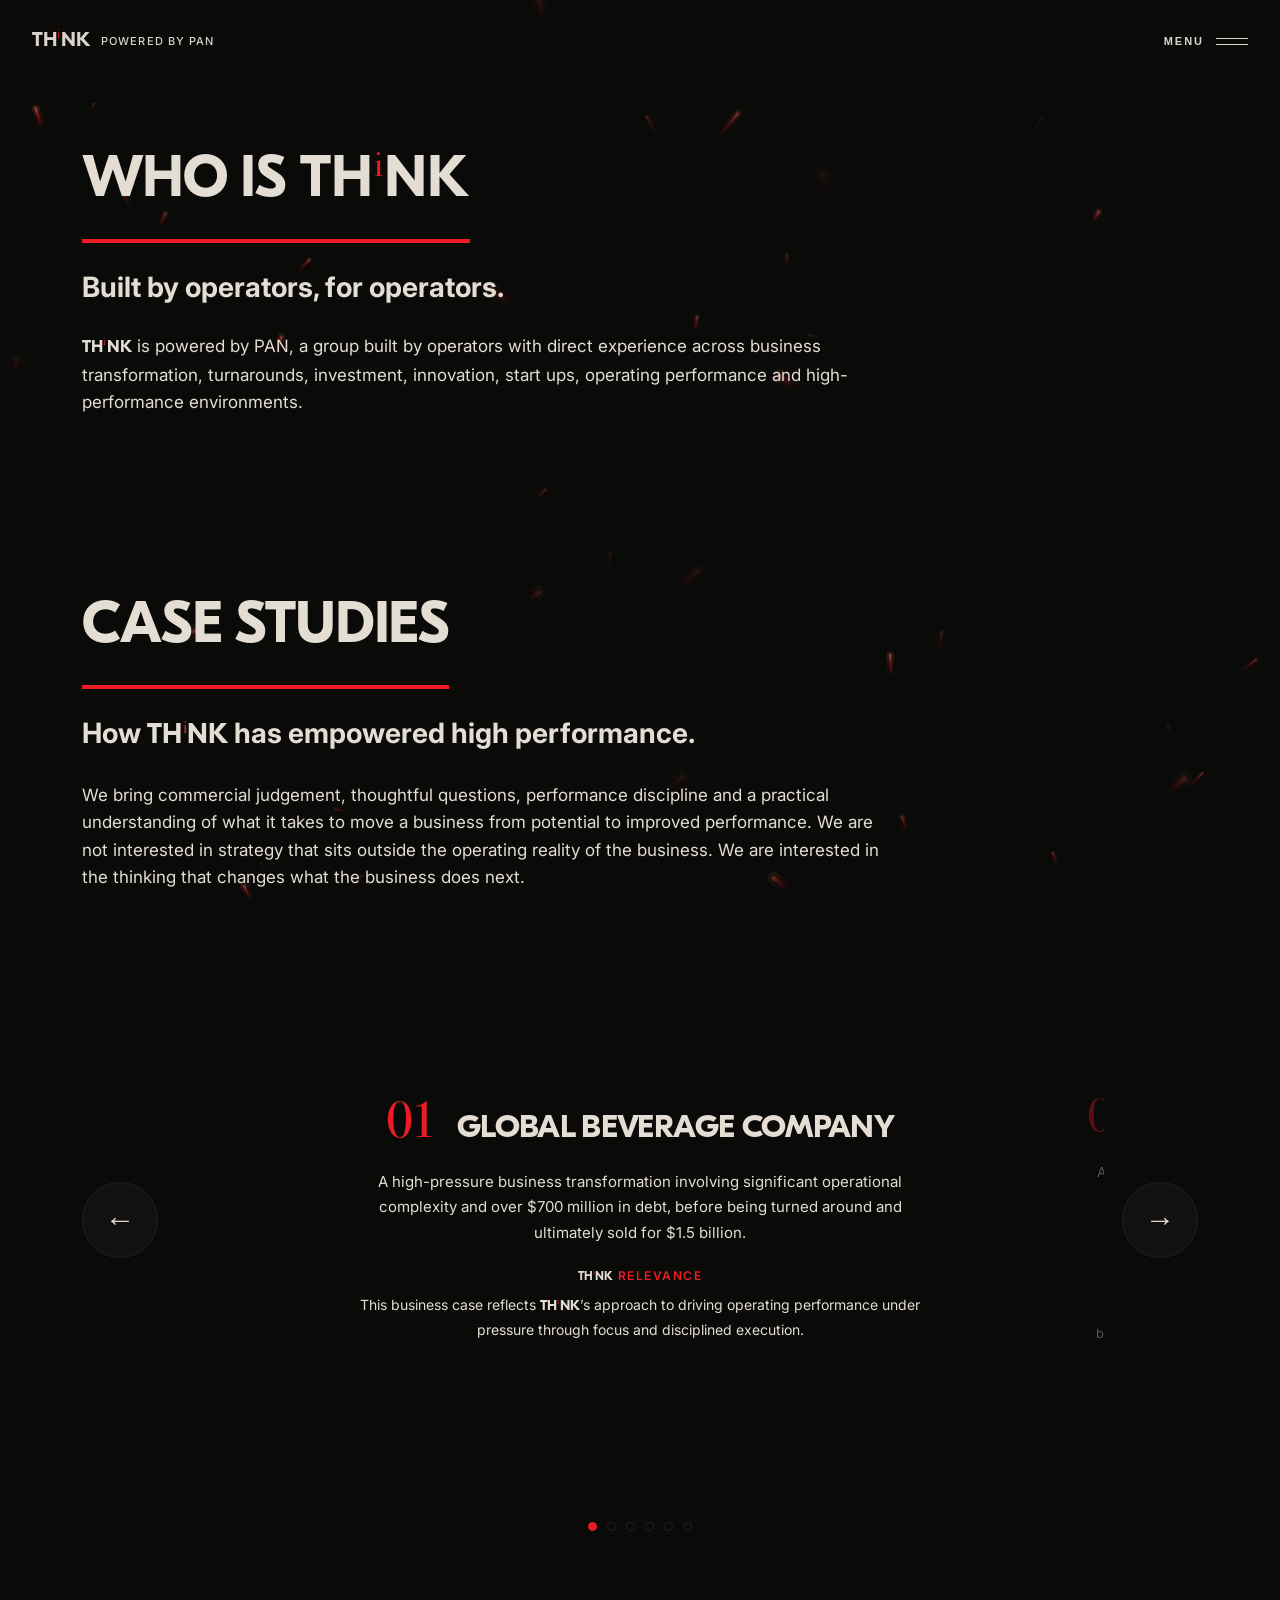
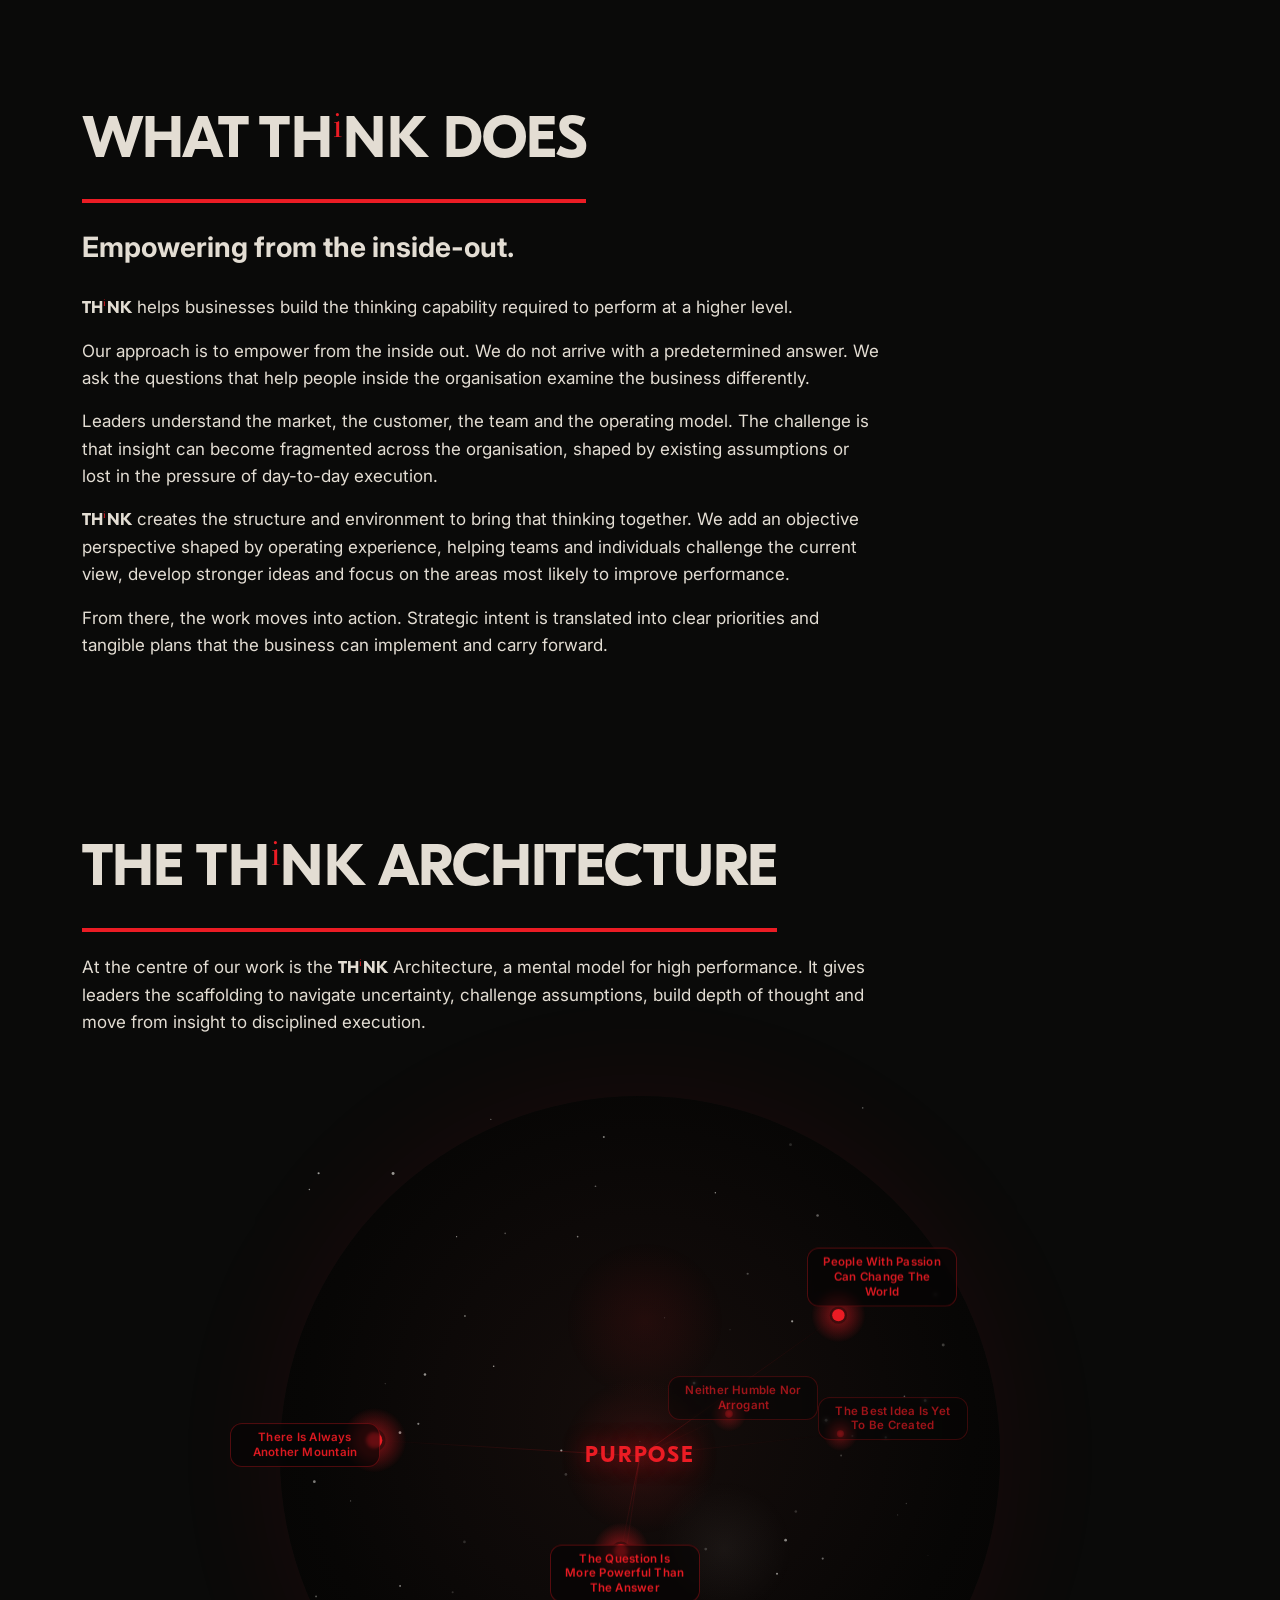
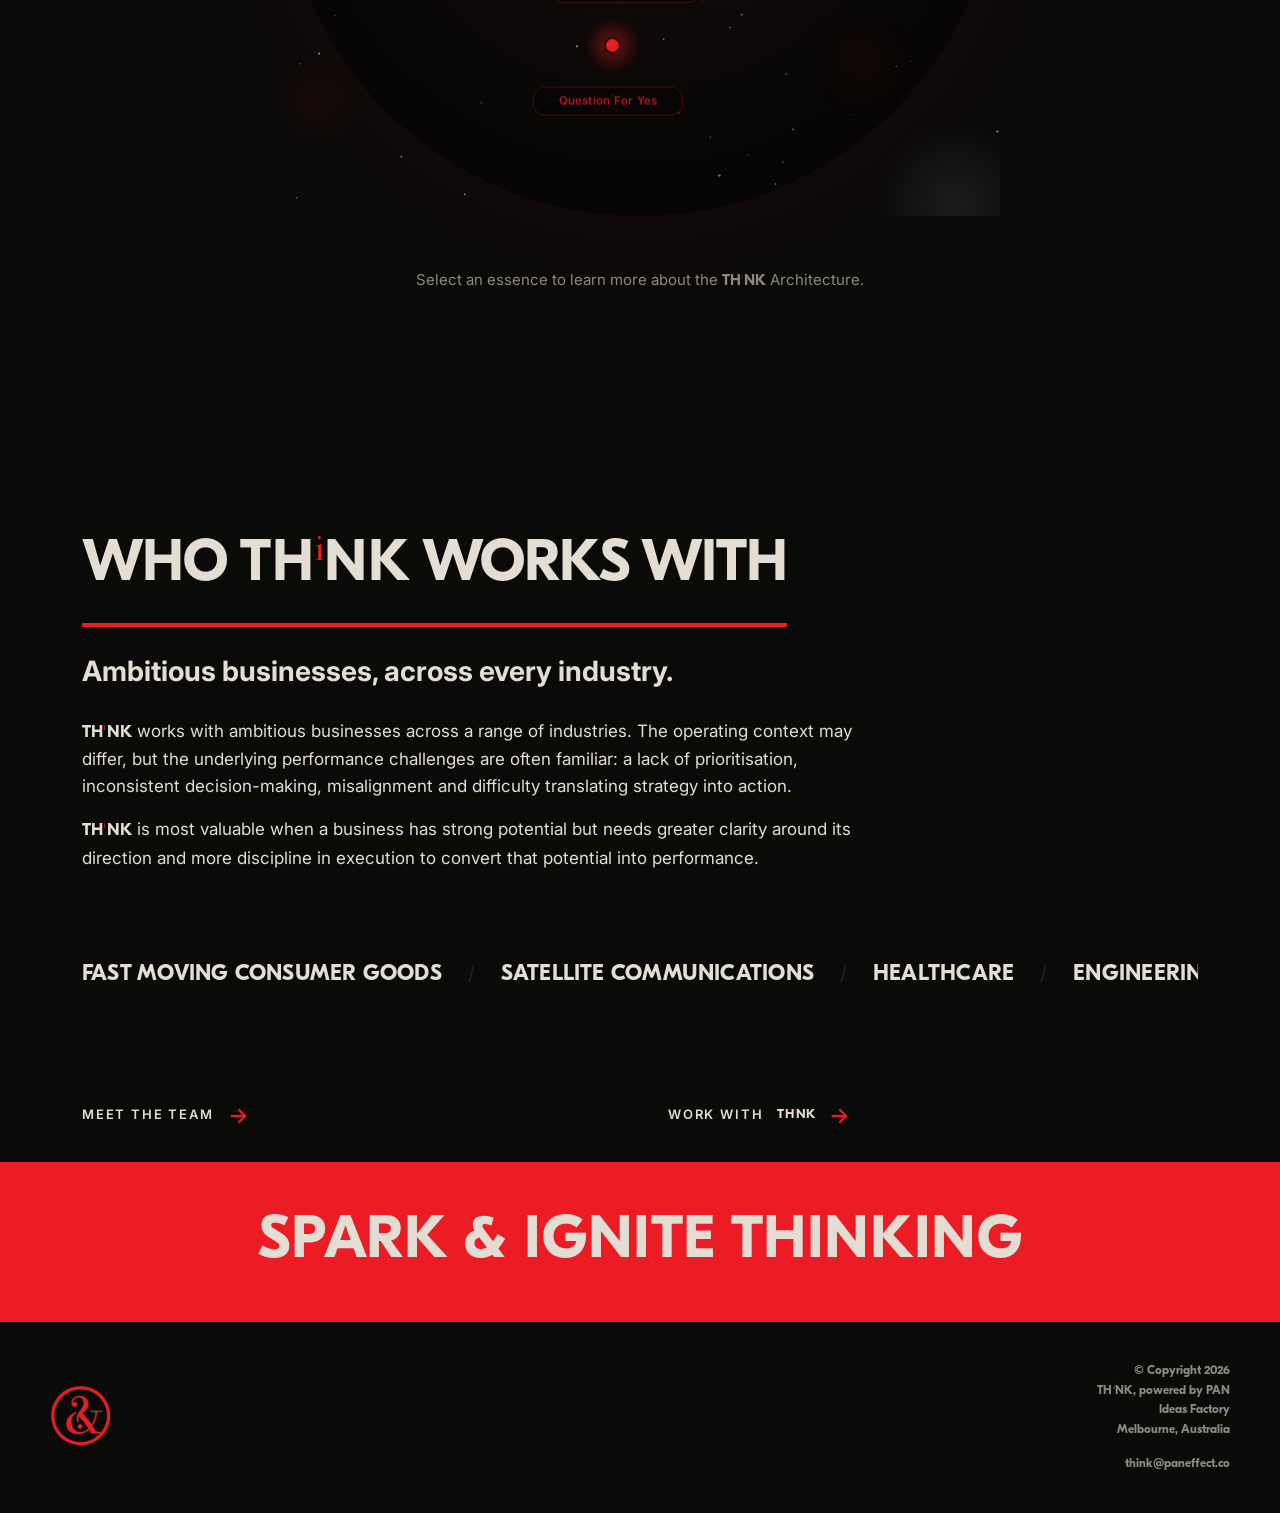
==== commit f805da55: "Add files via upload" ====
--- a/about.html
+++ b/about.html
@@ -470,6 +470,24 @@
   .x-more-row{display:grid;grid-template-columns:1fr 1fr;margin:48px -28px 0;}
   .x-more-row .ideas-more{margin:0;}
   @media (max-width:640px){.x-more-row{grid-template-columns:1fr;margin:36px -20px 0;}}
+
+  /* Touch screens: the panel crossing the middle of the screen while scrolling ('is-lit',
+     set by script) gets the same beige state as a mouse hover on desktop */
+  @media (hover:none){
+    .panel-btn.is-lit{background-color:var(--ink);}
+    .panel-btn.is-lit .panel-emphasis,
+    .panel-btn.is-lit .panel-taas-sup,
+    .panel-btn.is-lit .panel-sup,
+    .panel-btn.is-lit .panel-tag{color:var(--black);}
+    .panel-btn.is-lit .panel-title::after{width:64px;}
+    .feed-item.is-lit, .pillar.is-lit, .help-card.is-lit, .faq-item.is-lit,
+    .ideas-more.is-lit, .case-tile.is-active.is-lit, .join-panel.is-lit{
+      background-color:var(--beige);--ink:var(--black);
+    }
+    .ideas-more.is-lit .ideas-more-arrow{transform:translateX(8px);}
+    .join-panel.is-lit .btn-primary{color:var(--beige);}
+    .join-panel.is-lit .field input, .join-panel.is-lit .ideas-subscribe-input{border-bottom-color:rgba(10,10,9,0.25);}
+  }
 
   /* architecture: solar system visual */
   #architecture{text-align:center;overflow:hidden;}
@@ -1669,7 +1687,8 @@
     // so fall back to the Netlify Function directly (it sends a CORS header).
     const NETLIFY_FEED = 'https://thinkbypan.netlify.app/substack-feed';
     const FETCH_TIMEOUT_MS = 8000;
-    const CACHE_KEY = 'think_substack_feed_v1';
+    // v2: drops any stale v1 cache phones may still be holding
+    const CACHE_KEY = 'think_substack_feed_v2';
     const CACHE_TTL_MS = 30 * 60 * 1000;
 
     function stripHtml(html){
@@ -1729,7 +1748,12 @@
     function renderFallback(el, message){
       el.innerHTML = '<p class="feed-status">' + message + '</p>';
     }
+    function byNewest(items){
+      // always newest first, whatever order the feed or a proxy returns
+      return items.slice().sort((a, b) => (new Date(b.pubDate).getTime() || 0) - (new Date(a.pubDate).getTime() || 0));
+    }
     function applyFeed(items){
+      items = byNewest(items);
       const podcasts = items.filter(isPodcastItem).slice(0, 3);
       const articles = items.filter(i => !isPodcastItem(i)).slice(0, 3);
 
@@ -1756,18 +1780,21 @@
       catch(err){ /* storage full or unavailable — non-fatal */ }
     }
 
+    // Show any cached posts straight away, but ALWAYS fetch the live feed as well, so a
+    // phone never keeps showing an older set of posts (mobile browsers hold on to caches).
     const cachedItems = loadFromCache();
-    if(cachedItems){
-      applyFeed(cachedItems);
-      return;
-    }
+    if(cachedItems) applyFeed(cachedItems);
 
     // Every request gets a timeout, so a proxy that hangs can never leave the
     // lists stuck on "Loading…" — it just falls through to the next source.
     function fetchWithTimeout(url){
       const ctrl = (typeof AbortController !== 'undefined') ? new AbortController() : null;
       const timer = ctrl ? setTimeout(() => ctrl.abort(), FETCH_TIMEOUT_MS) : null;
-      return fetch(url, ctrl ? { signal: ctrl.signal } : undefined)
+      // cache-busting query + no-store so mobile browsers can't serve an old copy of the feed
+      const fresh = url + (url.indexOf('?') === -1 ? '?' : '&') + '_=' + Date.now();
+      const opts = { cache: 'no-store' };
+      if(ctrl) opts.signal = ctrl.signal;
+      return fetch(fresh, opts)
         .finally(() => { if(timer) clearTimeout(timer); });
     }
     // 1st choice: the site's own Netlify proxy (see netlify.toml).
@@ -1802,6 +1829,7 @@
         saveToCache(items);
       })
       .catch(() => {
+        if(cachedItems) return; // live fetch failed: keep showing the cached posts
         const msg = 'The latest posts are on THiNK Media. <a href="https://thinkbypan.substack.com" target="_blank" rel="noopener noreferrer">Read on Substack &rarr;</a>';
         renderFallback(articlesEl, msg);
         renderFallback(podcastEl, msg);
@@ -2761,6 +2789,39 @@
     requestAnimationFrame(frame);
   })();
 
+
+  // ===== Touch screens: scrolling lights up panels =====
+  // Phones and tablets have no hover, so whichever panel sits across the middle of the
+  // screen gets the same beige state the mouse gives on a computer.
+  (function(){
+    if(!window.matchMedia) return;
+    var touchQuery = window.matchMedia('(hover: none)');
+    var SELECTOR = '.panel-btn, .feed-item, .pillar, .help-card, .faq-item, .ideas-more, .case-tile, .join-panel';
+    var ticking = false;
+    function update(){
+      ticking = false;
+      var nodes = document.querySelectorAll(SELECTOR);
+      if(!touchQuery.matches){
+        for(var j=0;j<nodes.length;j++) nodes[j].classList.remove('is-lit');
+        return;
+      }
+      var line = window.innerHeight * 0.5;
+      for(var i=0;i<nodes.length;i++){
+        var r = nodes[i].getBoundingClientRect();
+        var lit = r.height > 0 && r.top <= line && r.bottom >= line;
+        nodes[i].classList.toggle('is-lit', lit);
+      }
+    }
+    function request(){ if(!ticking){ ticking = true; requestAnimationFrame(update); } }
+    window.addEventListener('scroll', request, {passive:true});
+    window.addEventListener('resize', request);
+    window.addEventListener('load', request);
+    if(touchQuery.addEventListener) touchQuery.addEventListener('change', request);
+    // feed items arrive later from Substack, so re-check once they render
+    setTimeout(request, 1500); setTimeout(request, 4000);
+    request();
+  })();
+
 </script>
 </body>
 </html>
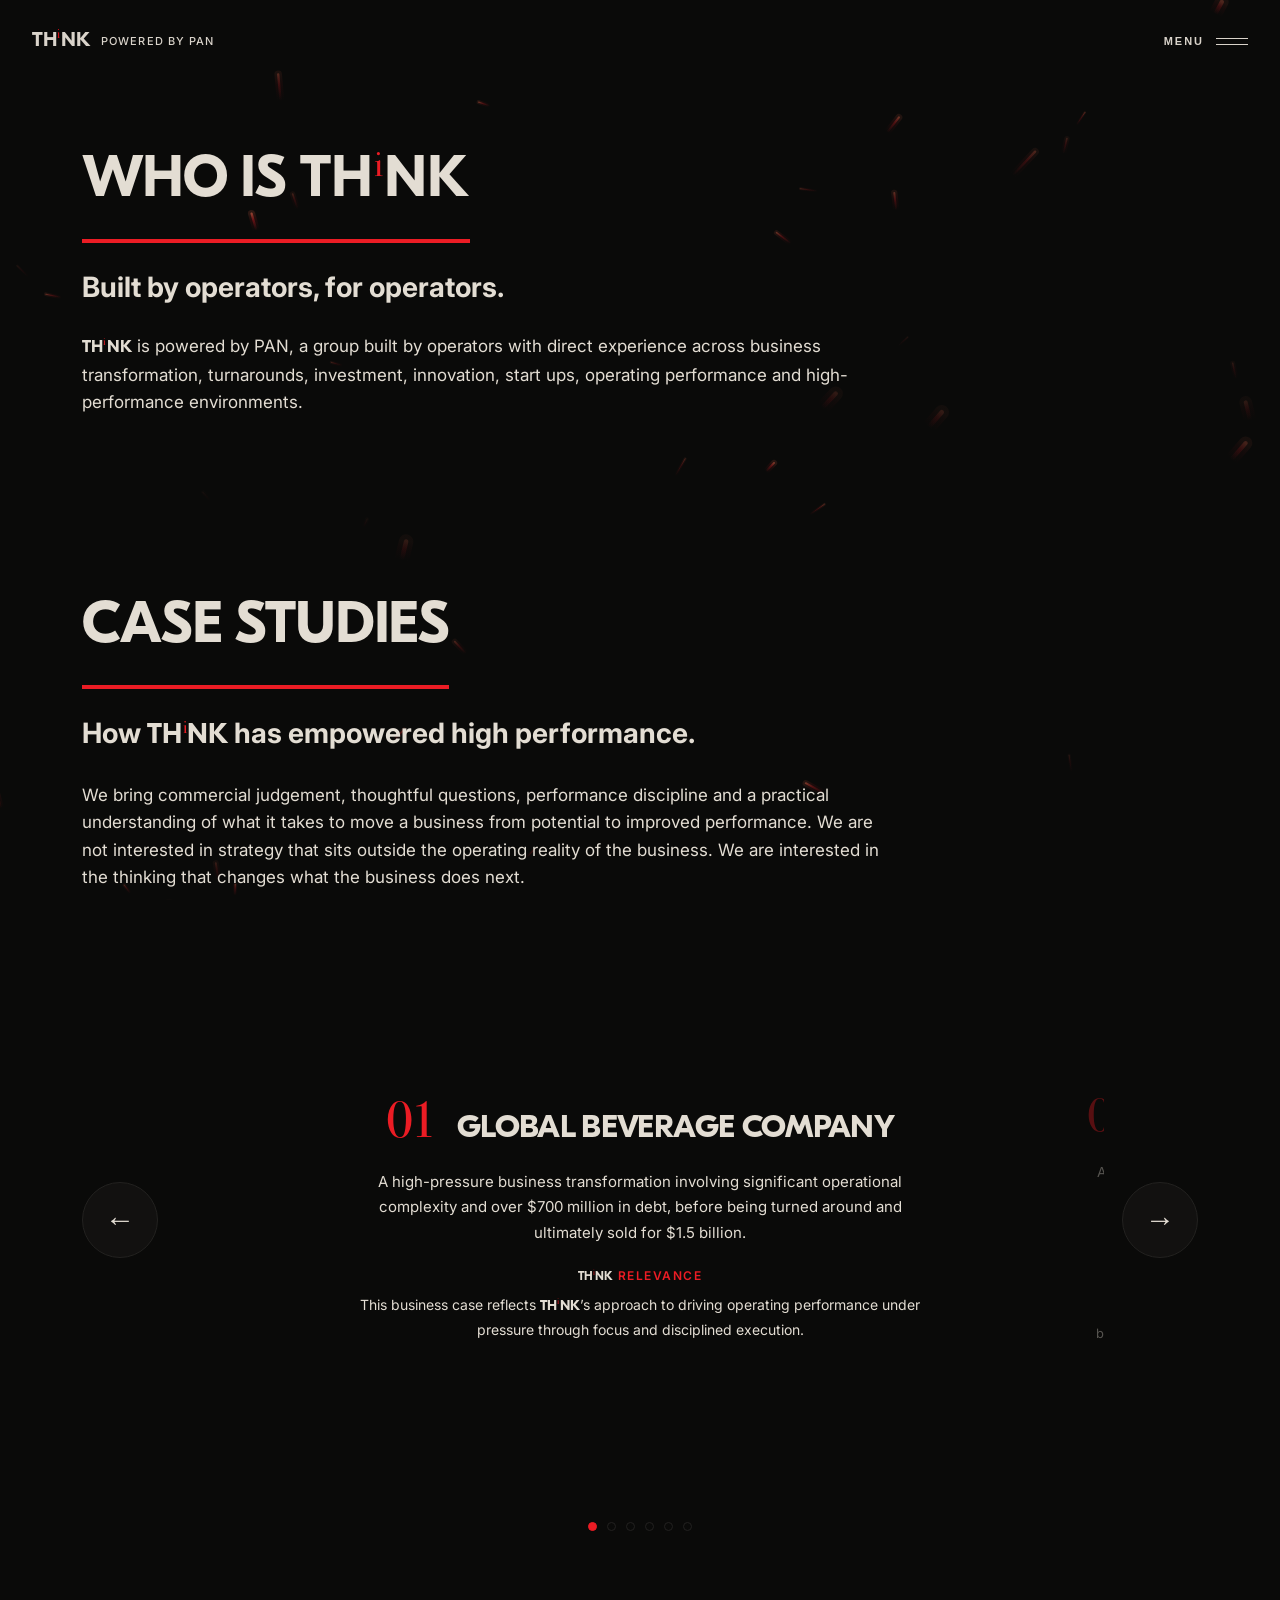
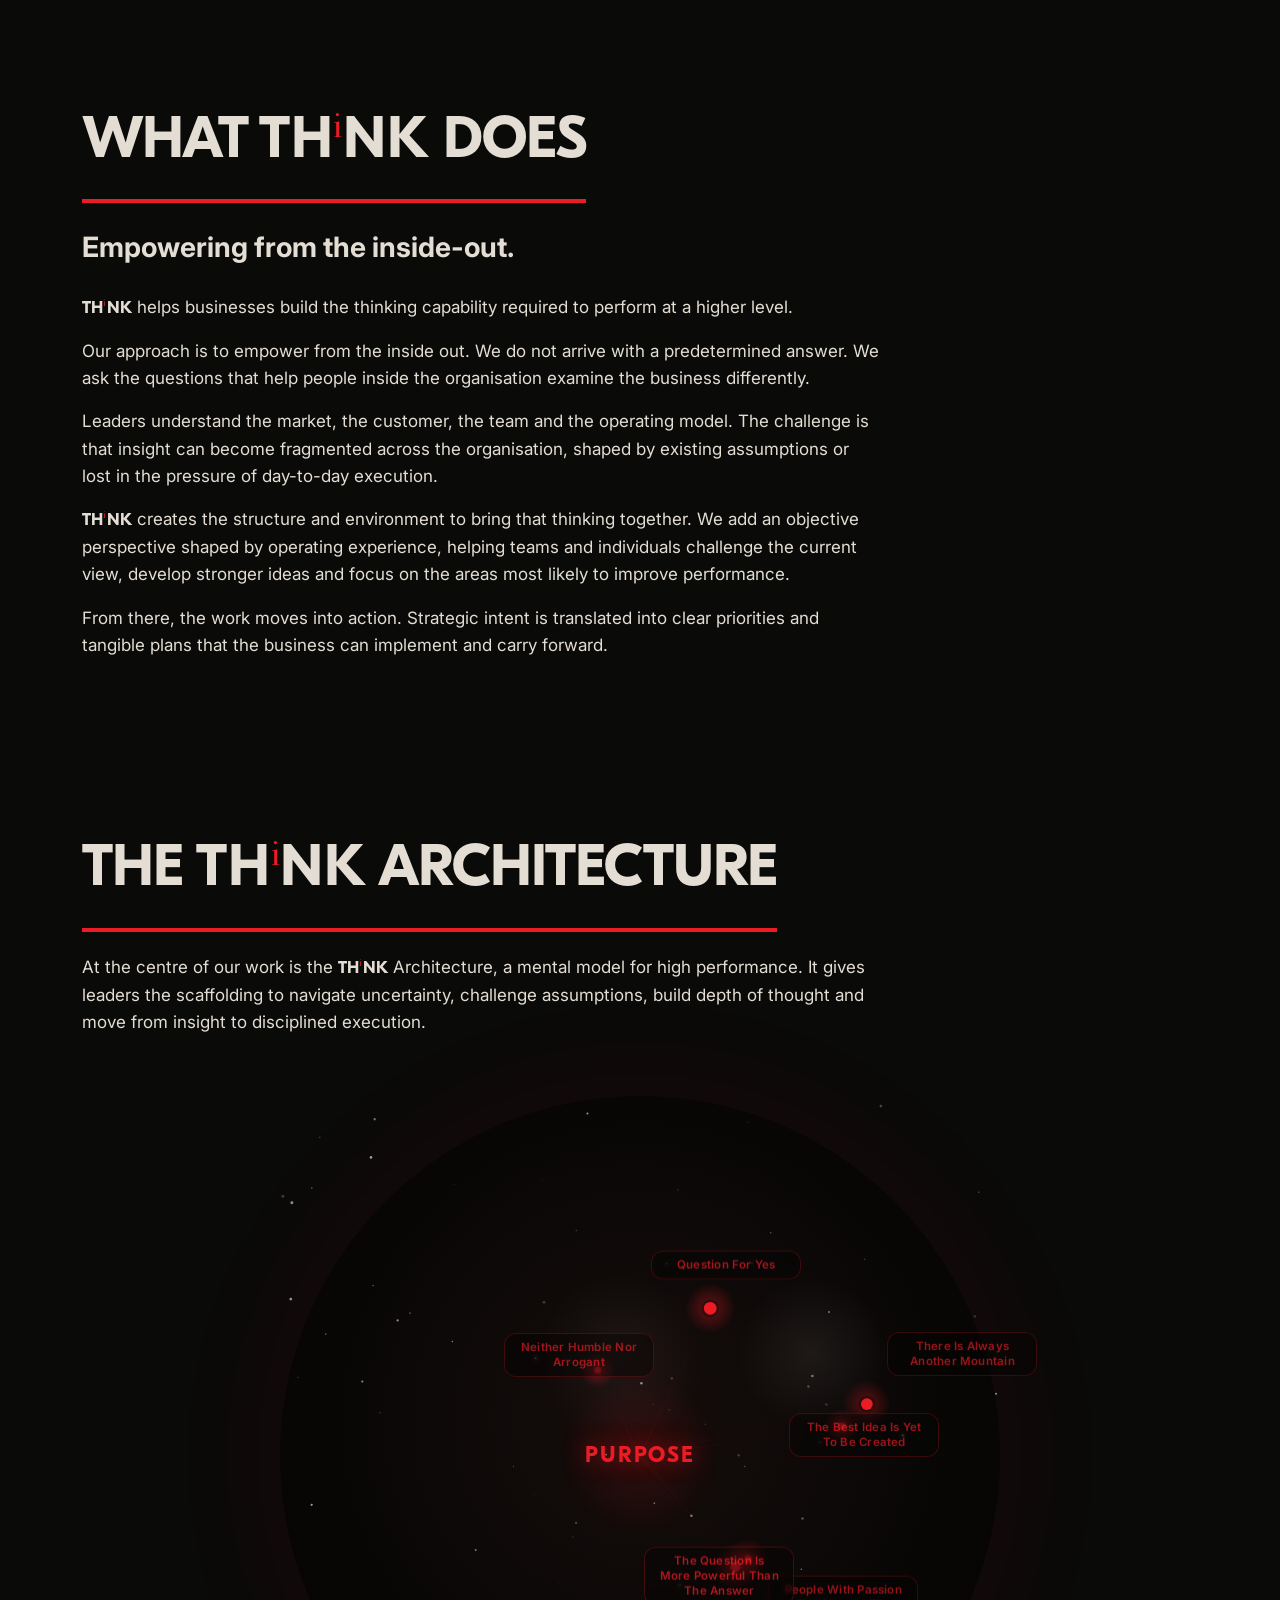
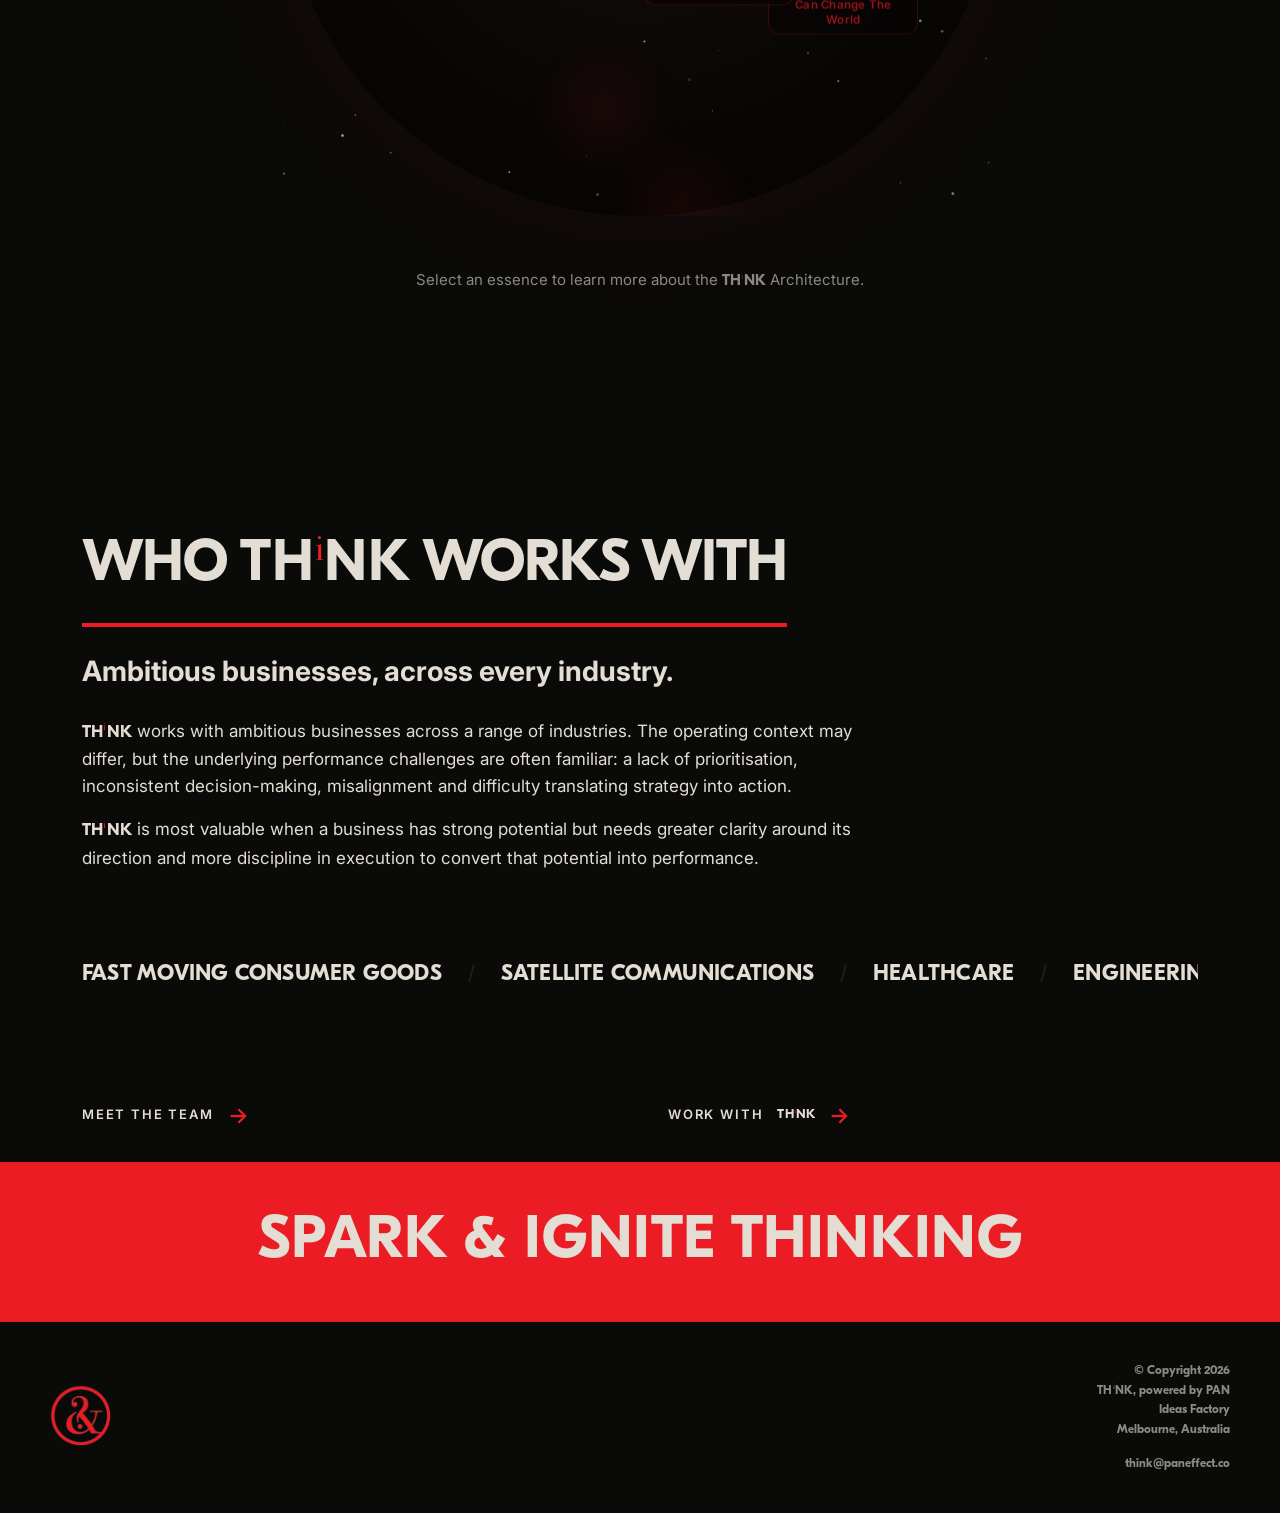
==== commit a6980eb2: "Add files via upload" ====
--- a/about.html
+++ b/about.html
@@ -2,6 +2,14 @@
 <html lang="en">
 <head>
 <meta charset="UTF-8">
+<!-- Google tag (gtag.js) -->
+<script async src="https://www.googletagmanager.com/gtag/js?id=G-LXSZK10BWC"></script>
+<script>
+  window.dataLayer = window.dataLayer || [];
+  function gtag(){dataLayer.push(arguments);}
+  gtag('js', new Date());
+  gtag('config', 'G-LXSZK10BWC');
+</script>
 <meta name="viewport" content="width=device-width, initial-scale=1, maximum-scale=1">
 <title>Who is THiNK</title>
 <link rel="icon" href="favicon.ico" sizes="any">
@@ -1535,37 +1543,23 @@
 </div>
 <script>
   // ==========================================================================
-  // ANALYTICS
+  // ANALYTICS — Google Analytics 4 (G-LXSZK10BWC)
   // --------------------------------------------------------------------------
-  // One place to configure analytics for the whole site. Set ANALYTICS_DOMAIN
-  // to the exact domain you register in your Plausible account (for example
-  // 'think.paneffect.co' — no https://, no trailing slash). Until it is set,
-  // every call below is a silent no-op, so the site works normally before
-  // analytics is switched on.
-  //
-  // Pageviews and time-on-page are tracked automatically once the domain is
-  // set. Everything else is a custom event sent through track(name, props).
-  // Because all tracking flows through track(), you can switch providers later
-  // by editing only this block (e.g. swap the injected snippet + track body).
+  // The Google tag itself is loaded in each page's <head>. Pageviews, scrolls
+  // and outbound-link clicks come from GA4 Enhanced Measurement automatically.
+  // Every interaction is a custom event sent through track(name, props), which
+  // converts the readable name to GA4's snake_case ('Waitlist Signup' ->
+  // 'waitlist_signup'). To switch providers later, edit only this block.
   // ==========================================================================
-  var ANALYTICS_DOMAIN = 'thinkbypan.netlify.app'; // <-- set to your Plausible domain to turn analytics on
-
-  (function(){
-    if(!ANALYTICS_DOMAIN) return;
-    var s = document.createElement('script');
-    s.defer = true;
-    s.setAttribute('data-domain', ANALYTICS_DOMAIN);
-    // This Plausible build also auto-tracks outbound-link clicks (the footer
-    // PAN link, Substack links, mailto), so those need no manual code.
-    s.src = 'https://plausible.io/js/script.outbound-links.js';
-    document.head.appendChild(s);
-  })();
-  // queue stub so events fired before the script loads are not lost
-  window.plausible = window.plausible || function(){ (window.plausible.q = window.plausible.q || []).push(arguments); };
+  window.dataLayer = window.dataLayer || [];
+  window.gtag = window.gtag || function(){ window.dataLayer.push(arguments); };
 
   // track(name, props?) — the single entry point for every custom event.
   function track(name, props){
-    try { window.plausible(name, props ? { props: props } : undefined); } catch(e){}
+    try {
+      var ev = String(name).toLowerCase().replace(/[^a-z0-9]+/g, '_').replace(/^_+|_+$/g, '').slice(0, 40);
+      window.gtag('event', ev, props || {});
+    } catch(e){}
   }
   var clean = function(s){ return (s || '').replace(/\s+/g, ' ').trim().slice(0, 80); };
 
